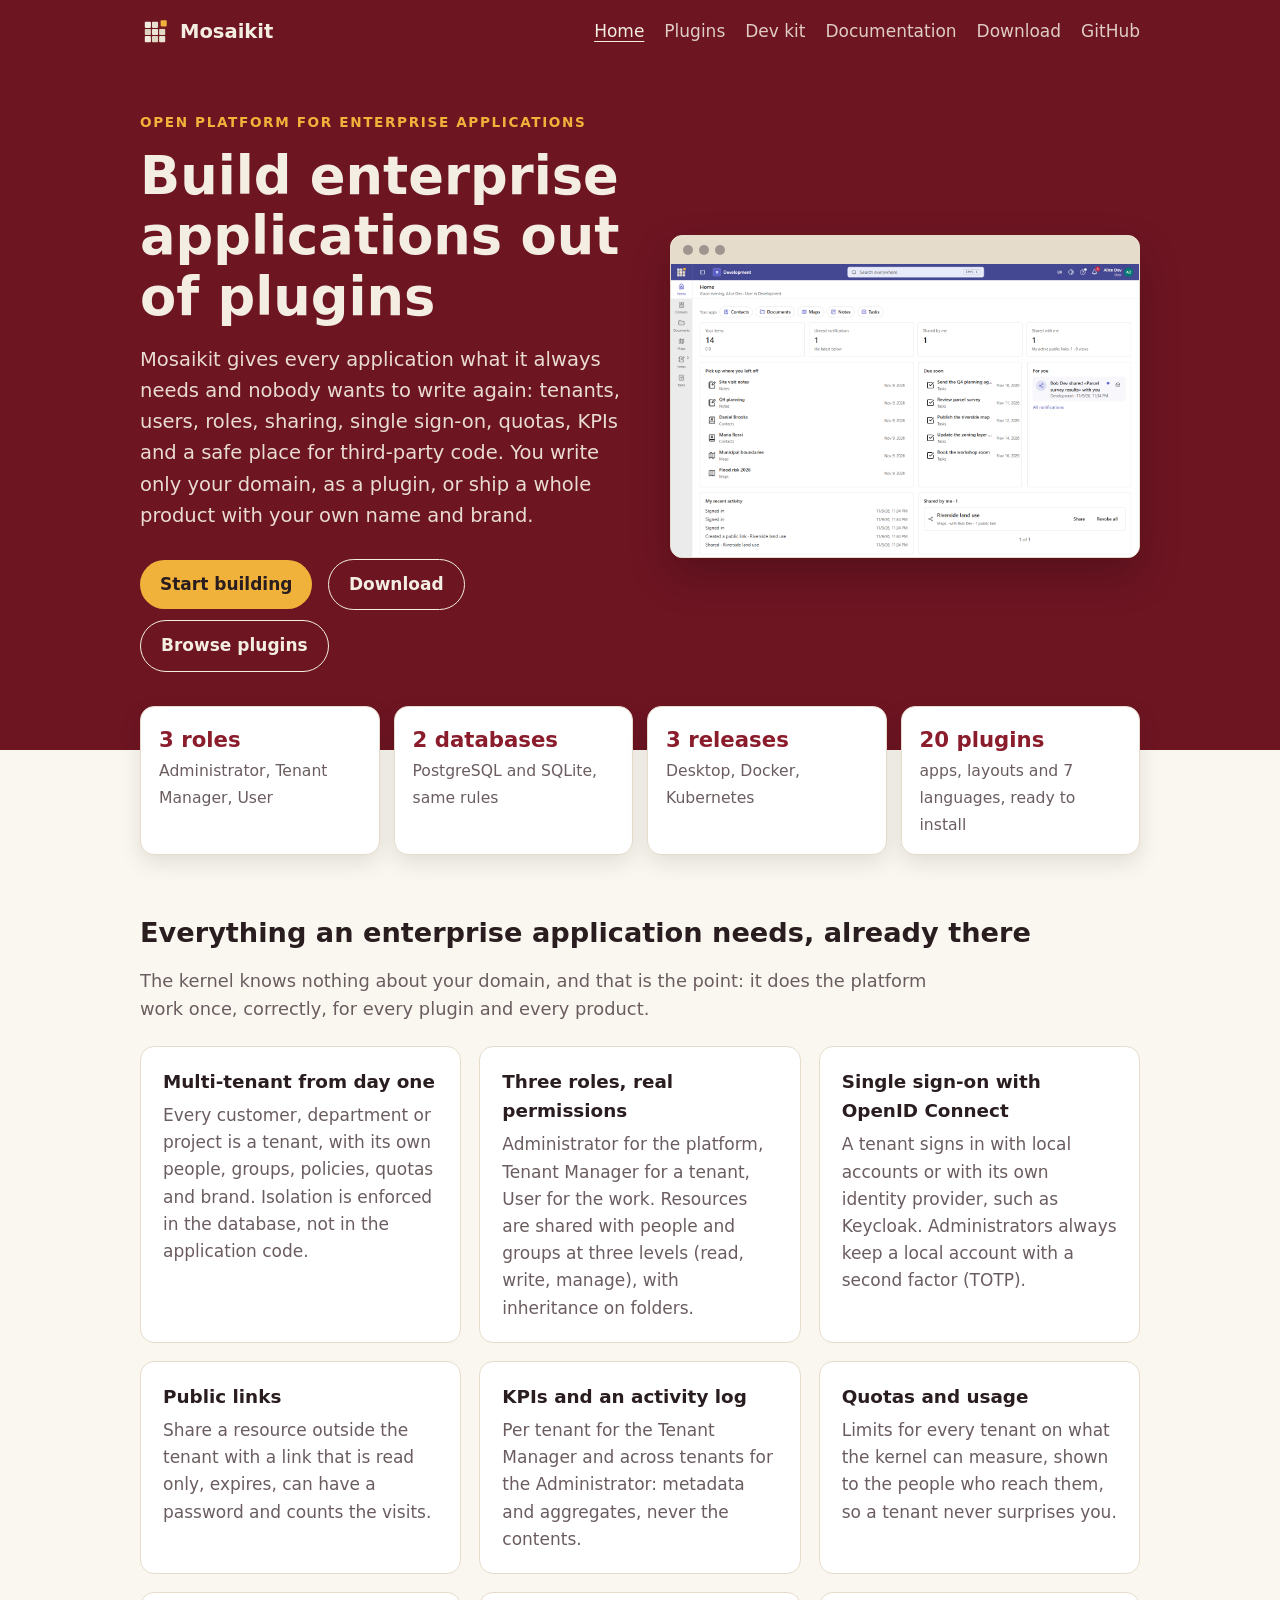
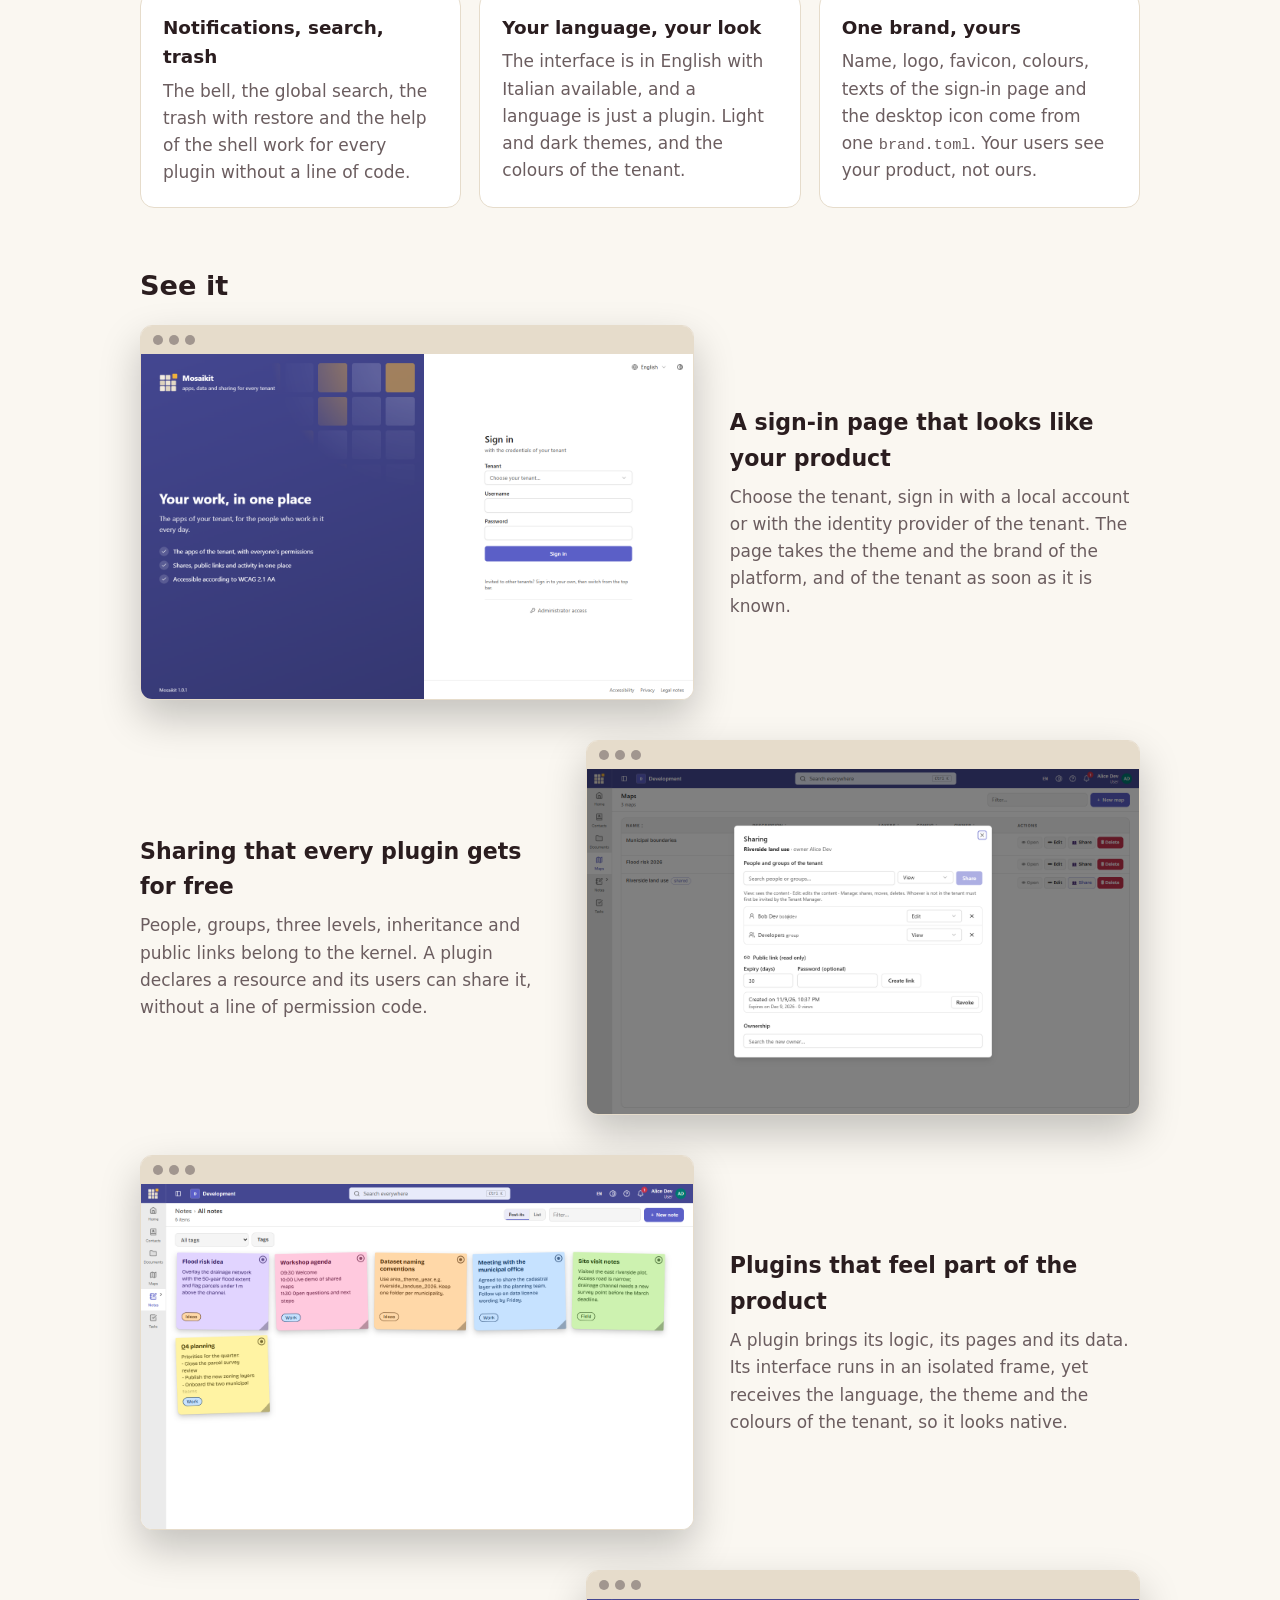
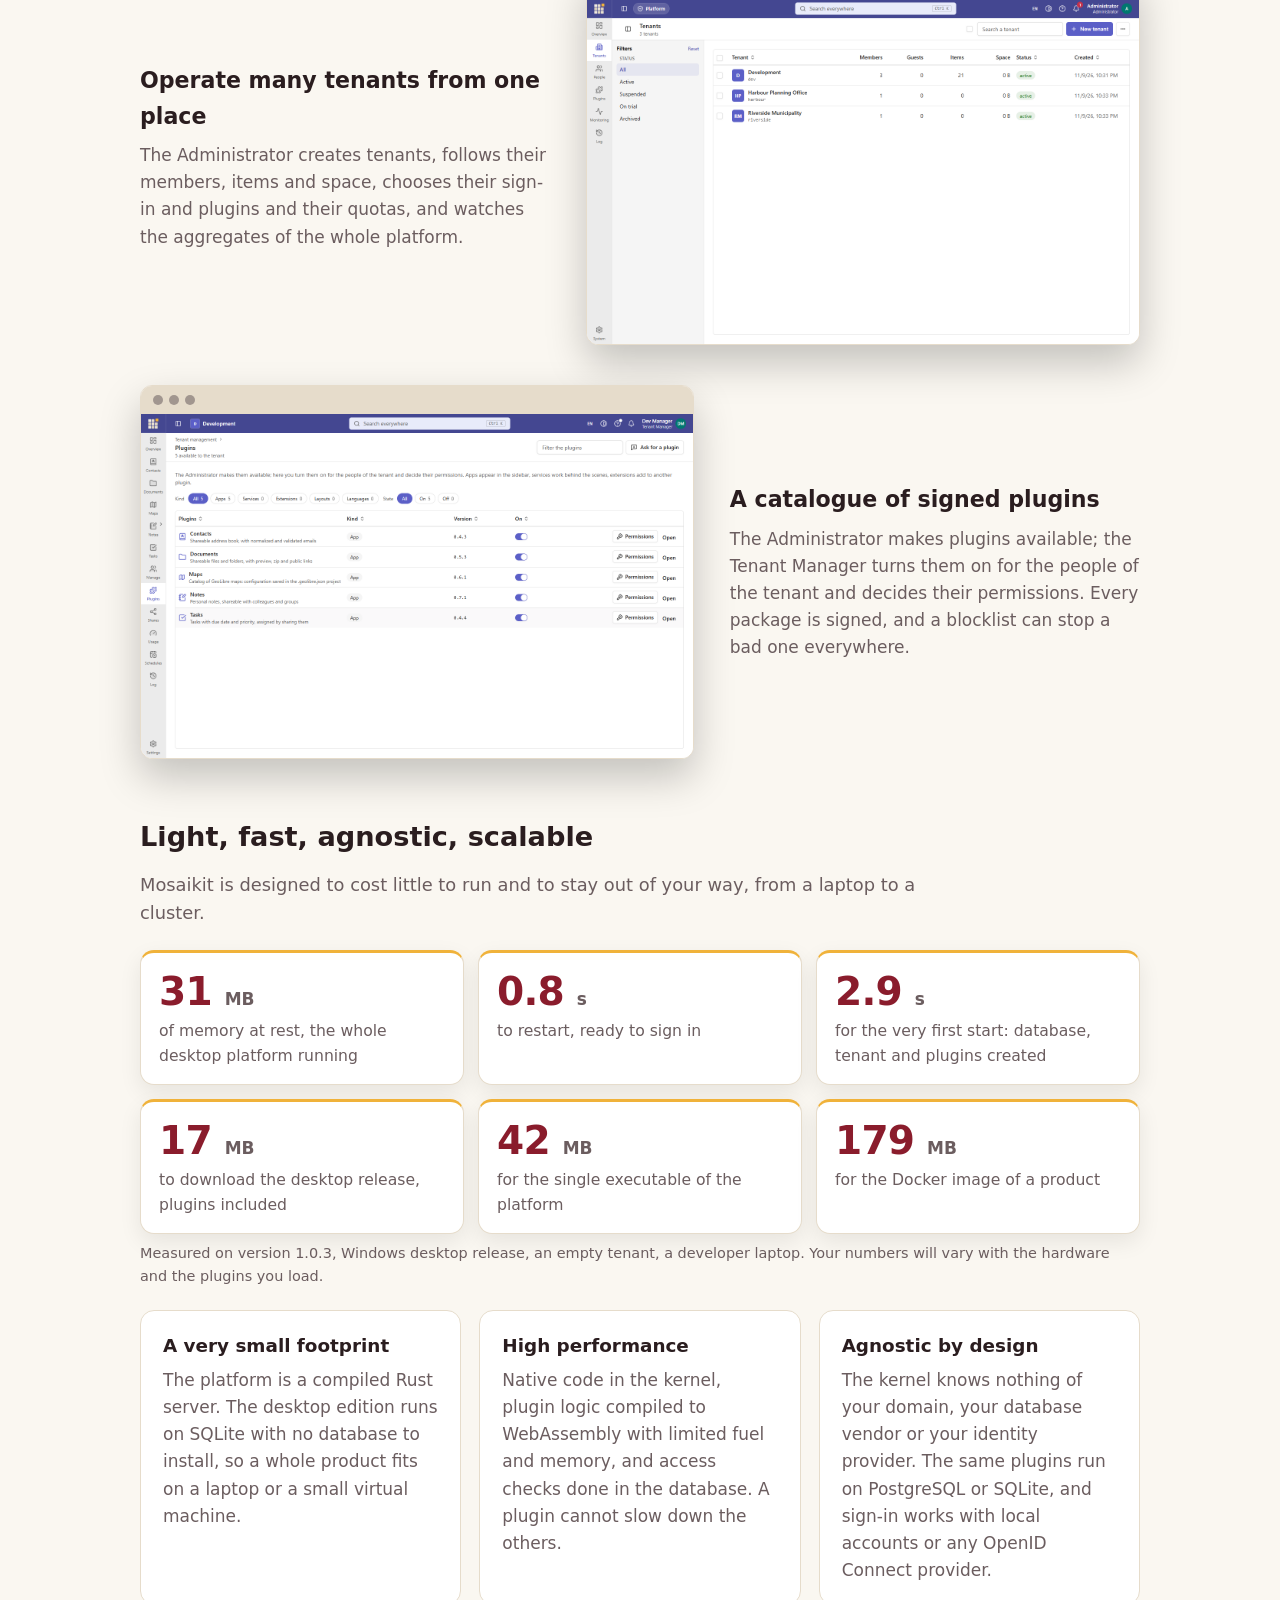
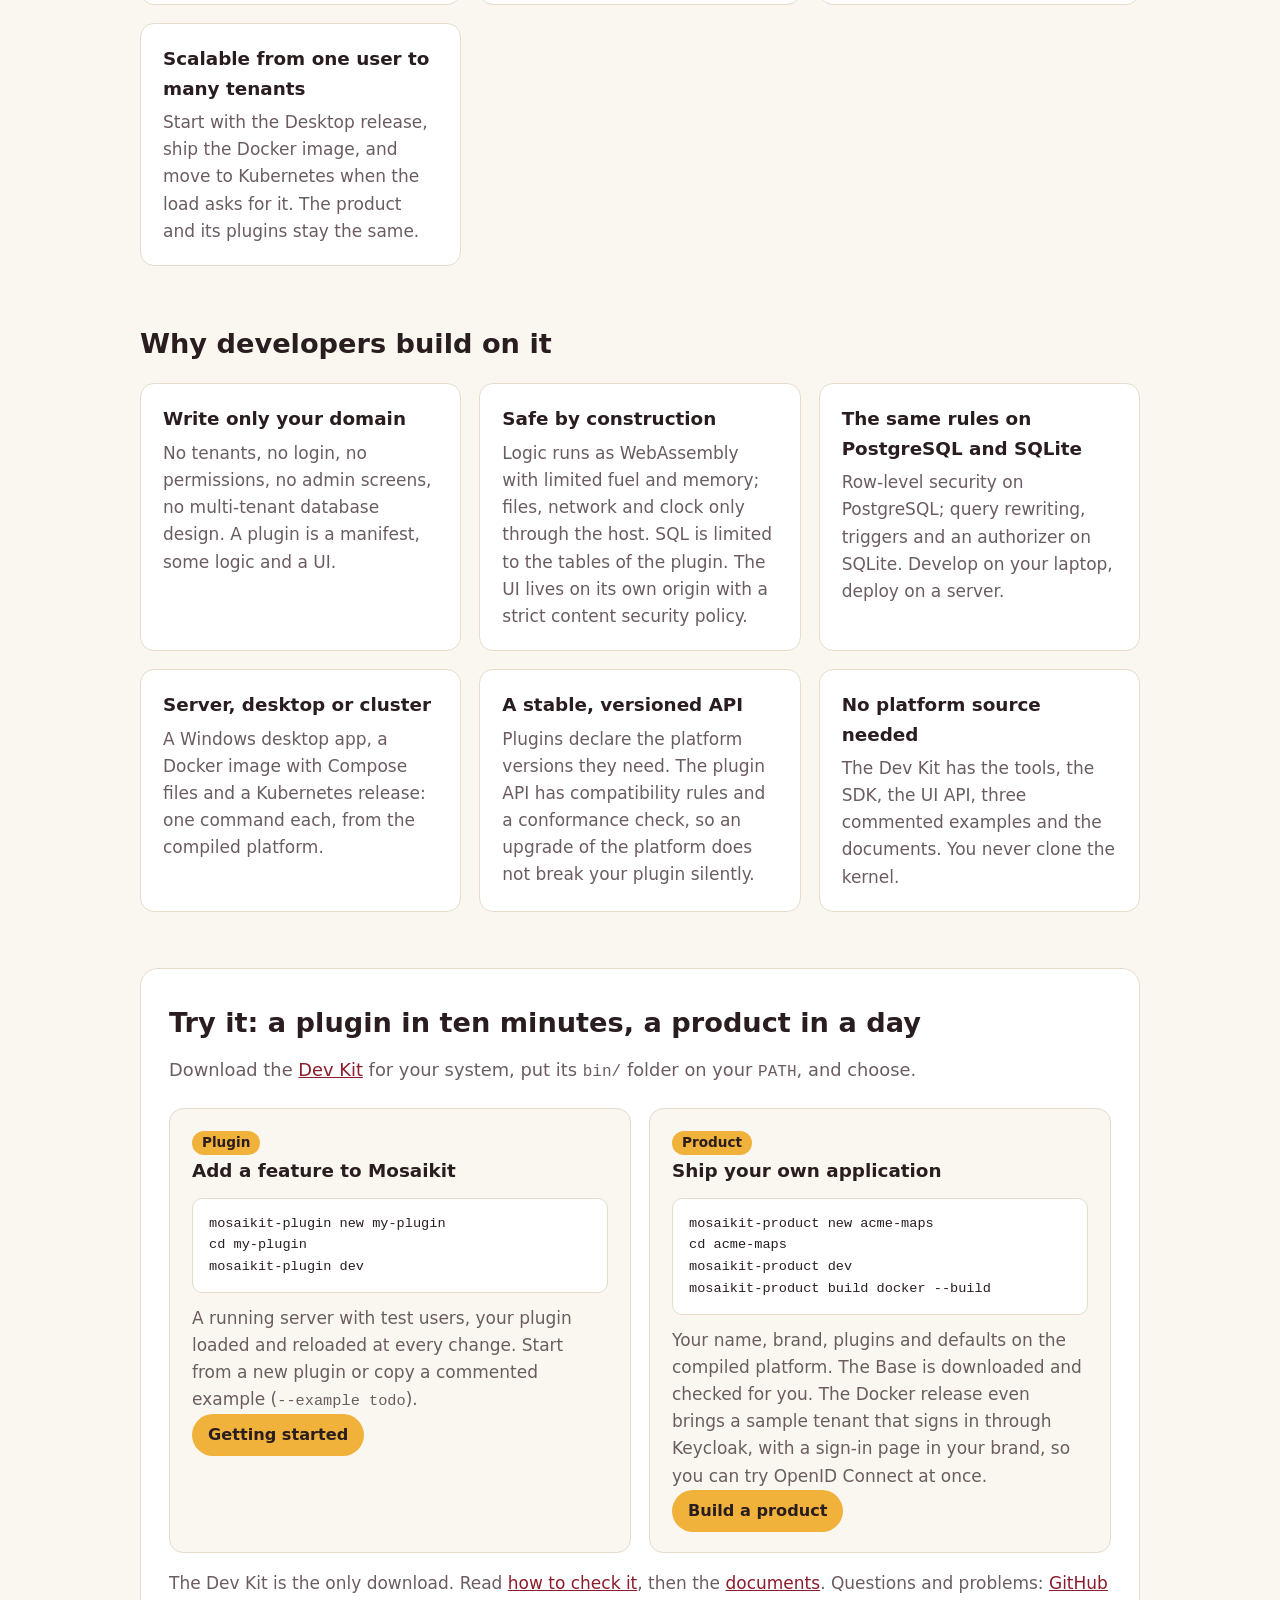
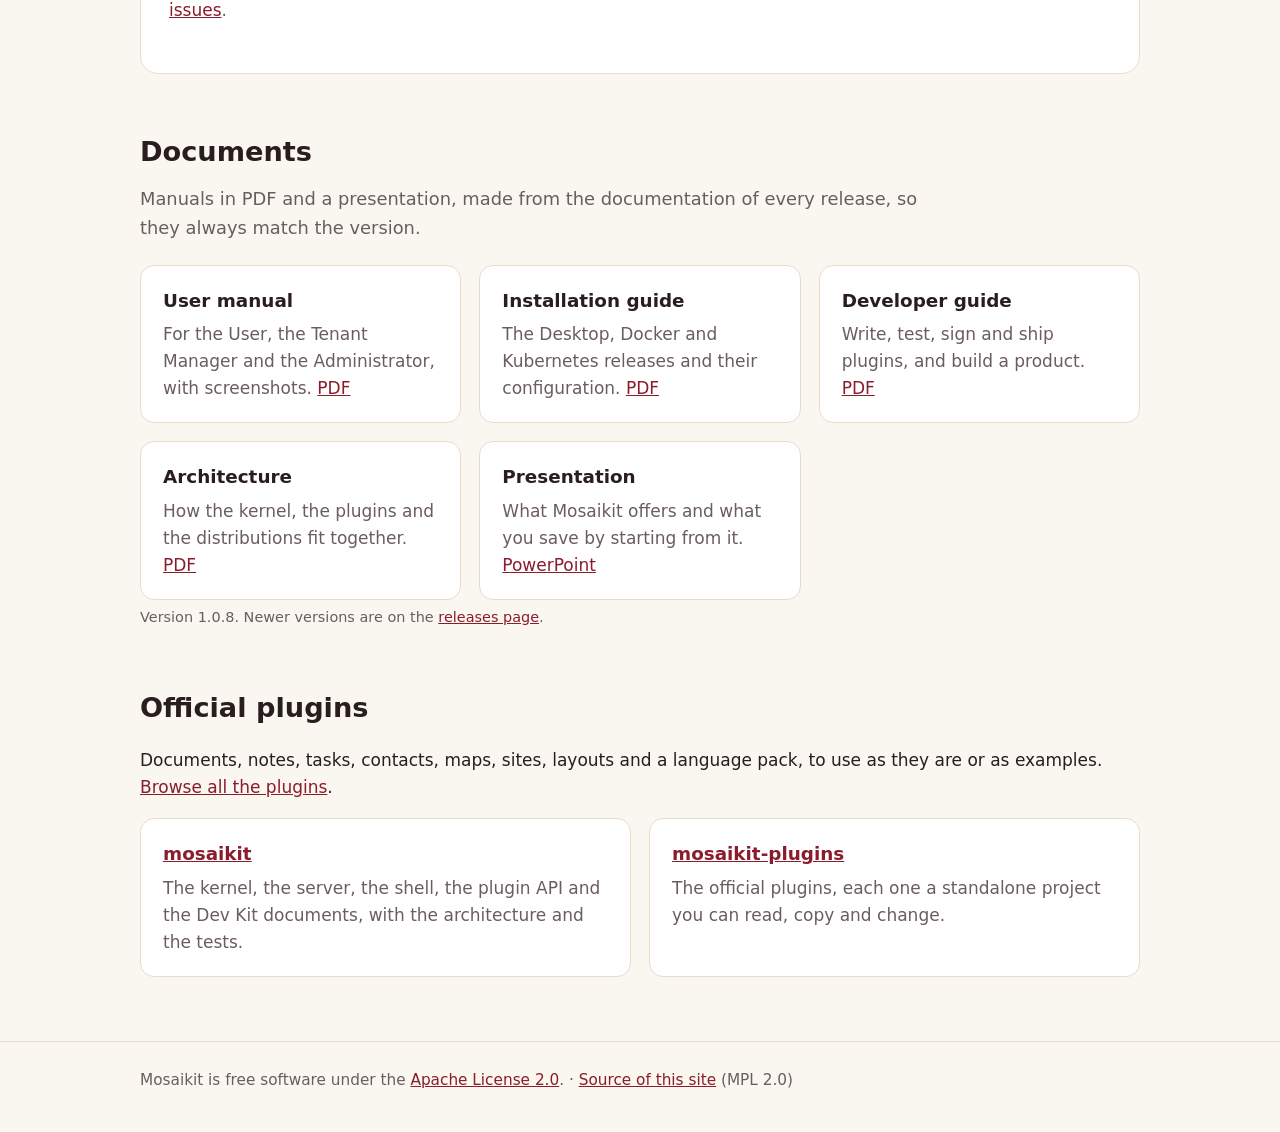
==== index.html @ c70df046 "Plugins page: the language plugins show the flag of the language; home counts 20 plugins Co-Authored" ====
<!doctype html>
<!-- SPDX-FileCopyrightText: 2026 Massimo Antonini -->
<!-- SPDX-License-Identifier: MPL-2.0 -->
<html lang="en">
<head>
<meta charset="utf-8">
<meta name="viewport" content="width=device-width, initial-scale=1">
<title>Mosaikit · Build enterprise applications out of plugins</title>
<meta name="description" content="Build enterprise applications and plugins on a multi-tenant platform: tenants, roles, sharing, single sign-on, KPIs and a sandbox for plugin code, on PostgreSQL or SQLite, on the desktop or in Docker.">
<link rel="icon" href="/assets/mosaikit.svg" type="image/svg+xml">
<link rel="stylesheet" href="/assets/site.css">
</head>
<body>
<header class="top"><div class="wrap">
  <a class="brand" href="/"><img src="/assets/mosaikit.svg" alt="">Mosaikit</a>
  <nav class="main">
    <a href="/" aria-current="page">Home</a>
    <a href="/plugins/">Plugins</a>
    <a href="/devkit/">Dev kit</a>
    <a href="https://github.com/mosaikit/mosaikit/blob/main/docs/architecture.md">Documentation</a>
    <a href="https://github.com/mosaikit/mosaikit/releases">Download</a>
    <a href="https://github.com/mosaikit">GitHub</a>
  </nav>
</div></header>
<div class="hero"><div class="wrap hero-grid">
  <div>
    <p class="eyebrow">Open platform for enterprise applications</p>
    <h1>Build enterprise applications out of plugins</h1>
    <p>Mosaikit gives every application what it always needs and nobody wants to write again: tenants, users, roles,
      sharing, single sign-on, quotas, KPIs and a safe place for third-party code. You write only your domain,
      as a plugin, or ship a whole product with your own name and brand.</p>
    <a class="button primary" href="#start">Start building</a>
    <a class="button ghost" href="https://github.com/mosaikit/mosaikit/releases">Download</a>
    <a class="button ghost" href="/plugins/">Browse plugins</a>
  </div>
  <figure class="shot hero-shot"><div class="bar"><i></i><i></i><i></i></div>
    <img src="/assets/shots/02-home.png" width="1440" height="900" alt="The home page of a tenant in Mosaikit, with the apps of the tenant"></figure>
</div></div>
<main><div class="wrap">
  <ul class="stats">
    <li><strong>3 roles</strong><span>Administrator, Tenant Manager, User</span></li>
    <li><strong>2 databases</strong><span>PostgreSQL and SQLite, same rules</span></li>
    <li><strong>3 releases</strong><span>Desktop, Docker, Kubernetes</span></li>
    <li><strong>20 plugins</strong><span>apps, layouts and 7 languages, ready to install</span></li>
  </ul>

  <section>
    <h2>Everything an enterprise application needs, already there</h2>
    <p class="lead">The kernel knows nothing about your domain, and that is the point: it does the platform work once, correctly, for every plugin and every product.</p>
    <div class="grid">
      <div class="card"><h3>Multi-tenant from day one</h3><p>Every customer, department or project is a tenant, with its own people, groups, policies, quotas and brand. Isolation is enforced in the database, not in the application code.</p></div>
      <div class="card"><h3>Three roles, real permissions</h3><p>Administrator for the platform, Tenant Manager for a tenant, User for the work. Resources are shared with people and groups at three levels (read, write, manage), with inheritance on folders.</p></div>
      <div class="card"><h3>Single sign-on with OpenID Connect</h3><p>A tenant signs in with local accounts or with its own identity provider, such as Keycloak. Administrators always keep a local account with a second factor (TOTP).</p></div>
      <div class="card"><h3>Public links</h3><p>Share a resource outside the tenant with a link that is read only, expires, can have a password and counts the visits.</p></div>
      <div class="card"><h3>KPIs and an activity log</h3><p>Per tenant for the Tenant Manager and across tenants for the Administrator: metadata and aggregates, never the contents.</p></div>
      <div class="card"><h3>Quotas and usage</h3><p>Limits for every tenant on what the kernel can measure, shown to the people who reach them, so a tenant never surprises you.</p></div>
      <div class="card"><h3>Notifications, search, trash</h3><p>The bell, the global search, the trash with restore and the help of the shell work for every plugin without a line of code.</p></div>
      <div class="card"><h3>Your language, your look</h3><p>The interface is in English with Italian available, and a language is just a plugin. Light and dark themes, and the colours of the tenant.</p></div>
      <div class="card"><h3>One brand, yours</h3><p>Name, logo, favicon, colours, texts of the sign-in page and the desktop icon come from one <code>brand.toml</code>. Your users see your product, not ours.</p></div>
    </div>
  </section>

  <section class="tour">
    <h2>See it</h2>
    <div class="split">
      <figure class="shot"><div class="bar"><i></i><i></i><i></i></div><img loading="lazy" src="/assets/shots/01-signin.png" width="1440" height="900" alt="The sign-in page of Mosaikit"></figure>
      <div><h3>A sign-in page that looks like your product</h3><p>Choose the tenant, sign in with a local account or with the identity provider of the tenant. The page takes the theme and the brand of the platform, and of the tenant as soon as it is known.</p></div>
    </div>
    <div class="split flip">
      <figure class="shot"><div class="bar"><i></i><i></i><i></i></div><img loading="lazy" src="/assets/shots/06-sharing.png" width="1440" height="900" alt="Sharing an item with people, groups and a public link"></figure>
      <div><h3>Sharing that every plugin gets for free</h3><p>People, groups, three levels, inheritance and public links belong to the kernel. A plugin declares a resource and its users can share it, without a line of permission code.</p></div>
    </div>
    <div class="split">
      <figure class="shot"><div class="bar"><i></i><i></i><i></i></div><img loading="lazy" src="/assets/shots/03-notes.png" width="1440" height="900" alt="The Notes plugin with a list of notes"></figure>
      <div><h3>Plugins that feel part of the product</h3><p>A plugin brings its logic, its pages and its data. Its interface runs in an isolated frame, yet receives the language, the theme and the colours of the tenant, so it looks native.</p></div>
    </div>
    <div class="split flip">
      <figure class="shot"><div class="bar"><i></i><i></i><i></i></div><img loading="lazy" src="/assets/shots/07-admin.png" width="1440" height="900" alt="The Administrator manages the tenants of the platform"></figure>
      <div><h3>Operate many tenants from one place</h3><p>The Administrator creates tenants, follows their members, items and space, chooses their sign-in and plugins and their quotas, and watches the aggregates of the whole platform.</p></div>
    </div>
    <div class="split">
      <figure class="shot"><div class="bar"><i></i><i></i><i></i></div><img loading="lazy" src="/assets/shots/08-plugins.png" width="1440" height="900" alt="The catalogue of plugins of a tenant"></figure>
      <div><h3>A catalogue of signed plugins</h3><p>The Administrator makes plugins available; the Tenant Manager turns them on for the people of the tenant and decides their permissions. Every package is signed, and a blocklist can stop a bad one everywhere.</p></div>
    </div>
  </section>

  <section>
    <h2>Light, fast, agnostic, scalable</h2>
    <p class="lead">Mosaikit is designed to cost little to run and to stay out of your way, from a laptop to a cluster.</p>
    <ul class="kpis">
      <li><strong>31 <small>MB</small></strong><span>of memory at rest, the whole desktop platform running</span></li>
      <li><strong>0.8 <small>s</small></strong><span>to restart, ready to sign in</span></li>
      <li><strong>2.9 <small>s</small></strong><span>for the very first start: database, tenant and plugins created</span></li>
      <li><strong>17 <small>MB</small></strong><span>to download the desktop release, plugins included</span></li>
      <li><strong>42 <small>MB</small></strong><span>for the single executable of the platform</span></li>
      <li><strong>179 <small>MB</small></strong><span>for the Docker image of a product</span></li>
    </ul>
    <p class="fine">Measured on version 1.0.3, Windows desktop release, an empty tenant, a developer laptop. Your numbers will vary with the hardware and the plugins you load.</p>
    <div class="grid two">
      <div class="card"><h3>A very small footprint</h3><p>The platform is a compiled Rust server. The desktop edition runs on SQLite with no database to install, so a whole product fits on a laptop or a small virtual machine.</p></div>
      <div class="card"><h3>High performance</h3><p>Native code in the kernel, plugin logic compiled to WebAssembly with limited fuel and memory, and access checks done in the database. A plugin cannot slow down the others.</p></div>
      <div class="card"><h3>Agnostic by design</h3><p>The kernel knows nothing of your domain, your database vendor or your identity provider. The same plugins run on PostgreSQL or SQLite, and sign-in works with local accounts or any OpenID Connect provider.</p></div>
      <div class="card"><h3>Scalable from one user to many tenants</h3><p>Start with the Desktop release, ship the Docker image, and move to Kubernetes when the load asks for it. The product and its plugins stay the same.</p></div>
    </div>
  </section>

  <section>
    <h2>Why developers build on it</h2>
    <div class="grid">
      <div class="card"><h3>Write only your domain</h3><p>No tenants, no login, no permissions, no admin screens, no multi-tenant database design. A plugin is a manifest, some logic and a UI.</p></div>
      <div class="card"><h3>Safe by construction</h3><p>Logic runs as WebAssembly with limited fuel and memory; files, network and clock only through the host. SQL is limited to the tables of the plugin. The UI lives on its own origin with a strict content security policy.</p></div>
      <div class="card"><h3>The same rules on PostgreSQL and SQLite</h3><p>Row-level security on PostgreSQL; query rewriting, triggers and an authorizer on SQLite. Develop on your laptop, deploy on a server.</p></div>
      <div class="card"><h3>Server, desktop or cluster</h3><p>A Windows desktop app, a Docker image with Compose files and a Kubernetes release: one command each, from the compiled platform.</p></div>
      <div class="card"><h3>A stable, versioned API</h3><p>Plugins declare the platform versions they need. The plugin API has compatibility rules and a conformance check, so an upgrade of the platform does not break your plugin silently.</p></div>
      <div class="card"><h3>No platform source needed</h3><p>The Dev Kit has the tools, the SDK, the UI API, three commented examples and the documents. You never clone the kernel.</p></div>
    </div>
  </section>

  <section id="start" class="start">
    <h2>Try it: a plugin in ten minutes, a product in a day</h2>
    <p class="lead">Download the <a href="https://github.com/mosaikit/mosaikit/releases">Dev Kit</a> for your system, put its <code>bin/</code> folder on your <code>PATH</code>, and choose.</p>
    <div class="grid two">
      <div class="card path"><span class="badge">Plugin</span><h3>Add a feature to Mosaikit</h3>
<pre>mosaikit-plugin new my-plugin
cd my-plugin
mosaikit-plugin dev</pre>
        <p>A running server with test users, your plugin loaded and reloaded at every change. Start from a new plugin or copy a commented example (<code>--example todo</code>).</p>
        <p><a class="button primary small" href="https://github.com/mosaikit/mosaikit/blob/main/docs/devkit/getting-started.md">Getting started</a></p></div>
      <div class="card path"><span class="badge">Product</span><h3>Ship your own application</h3>
<pre>mosaikit-product new acme-maps
cd acme-maps
mosaikit-product dev
mosaikit-product build docker --build</pre>
        <p>Your name, brand, plugins and defaults on the compiled platform. The Base is downloaded and checked for you. The Docker release even brings a sample tenant that signs in through Keycloak, with a sign-in page in your brand, so you can try OpenID Connect at once.</p>
        <p><a class="button primary small" href="https://github.com/mosaikit/mosaikit/blob/main/docs/devkit/reference-product.md">Build a product</a></p></div>
    </div>
    <p class="notice">The Dev Kit is the only download. Read <a href="/devkit/">how to check it</a>, then the <a href="https://github.com/mosaikit/mosaikit/blob/main/docs/devkit/README.md">documents</a>. Questions and problems: <a href="https://github.com/mosaikit/mosaikit/issues">GitHub issues</a>.</p>
  </section>

  <section id="documents">
    <h2>Documents</h2>
    <p class="lead">Manuals in PDF and a presentation, made from the documentation of every release, so they always match the version.</p>
    <div class="grid">
      <div class="card"><h3>User manual</h3><p>For the User, the Tenant Manager and the Administrator, with screenshots. <a href="https://github.com/mosaikit/mosaikit/releases/download/v1.0.8/mosaikit-user-manual-1.0.8-en.pdf">PDF</a></p></div>
      <div class="card"><h3>Installation guide</h3><p>The Desktop, Docker and Kubernetes releases and their configuration. <a href="https://github.com/mosaikit/mosaikit/releases/download/v1.0.8/mosaikit-installation-guide-1.0.8-en.pdf">PDF</a></p></div>
      <div class="card"><h3>Developer guide</h3><p>Write, test, sign and ship plugins, and build a product. <a href="https://github.com/mosaikit/mosaikit/releases/download/v1.0.8/mosaikit-developer-guide-1.0.8-en.pdf">PDF</a></p></div>
      <div class="card"><h3>Architecture</h3><p>How the kernel, the plugins and the distributions fit together. <a href="https://github.com/mosaikit/mosaikit/releases/download/v1.0.8/mosaikit-architecture-1.0.8-en.pdf">PDF</a></p></div>
      <div class="card"><h3>Presentation</h3><p>What Mosaikit offers and what you save by starting from it. <a href="https://github.com/mosaikit/mosaikit/releases/download/v1.0.8/mosaikit-presentation-1.0.8-en.pptx">PowerPoint</a></p></div>
    </div>
    <p class="fine">Version 1.0.8. Newer versions are on the <a href="https://github.com/mosaikit/mosaikit/releases">releases page</a>.</p>
  </section>

  <section>
    <h2>Official plugins</h2>
    <p>Documents, notes, tasks, contacts, maps, sites, layouts and a language pack, to use as they are or as examples. <a href="/plugins/">Browse all the plugins</a>.</p>
    <div class="grid">
      <div class="card"><h3><a href="https://github.com/mosaikit/mosaikit">mosaikit</a></h3><p>The kernel, the server, the shell, the plugin API and the Dev Kit documents, with the architecture and the tests.</p></div>
      <div class="card"><h3><a href="https://github.com/mosaikit/mosaikit-plugins">mosaikit-plugins</a></h3><p>The official plugins, each one a standalone project you can read, copy and change.</p></div>
    </div>
  </section>
</div></main>
<footer><div class="wrap">Mosaikit is free software under the <a href="https://www.apache.org/licenses/LICENSE-2.0">Apache License 2.0</a>. · <a href="https://github.com/mosaikit/mosaikit.github.io">Source of this site</a> (MPL 2.0)</div></footer>
</body>
</html>
---- assets/site.css ----
/* SPDX-FileCopyrightText: 2026 Massimo Antonini */
/* SPDX-License-Identifier: MPL-2.0 */
:root {
  --brand: #6e1522;
  --brand-ink: #f3ede2;
  --accent: #f0b23a;
  --bg: #faf7f1;
  --surface: #ffffff;
  --text: #2a1d1f;
  --muted: #6b5d5f;
  --line: #e6dccb;
  --link: #8a1c2c;
  --radius: 14px;
  color-scheme: light dark;
}
@media (prefers-color-scheme: dark) {
  :root {
    --bg: #1a1214;
    --surface: #241a1c;
    --text: #f1e9e0;
    --muted: #b9aaa6;
    --line: #3a2c2e;
    --link: #f0b23a;
  }
}
* { box-sizing: border-box; }
html { font-size: 17px; }
body {
  margin: 0;
  background: var(--bg);
  color: var(--text);
  font: 1rem/1.6 system-ui, -apple-system, "Segoe UI", Roboto, "Helvetica Neue", sans-serif;
}
a { color: var(--link); }
.wrap { max-width: 1040px; margin: 0 auto; padding: 0 20px; }
header.top { background: var(--brand); color: var(--brand-ink); }
header.top .wrap { display: flex; align-items: center; gap: 12px 24px; min-height: 64px; flex-wrap: wrap; padding-top: 10px; padding-bottom: 10px; }
.brand { display: flex; align-items: center; gap: 10px; color: inherit; text-decoration: none; font-weight: 700; font-size: 1.15rem; }
.brand img { width: 30px; height: 30px; border-radius: 7px; }
nav.main { display: flex; gap: 6px 20px; margin-left: auto; flex-wrap: wrap; }
nav.main a { color: var(--brand-ink); text-decoration: none; opacity: .85; }
nav.main a:hover, nav.main a[aria-current="page"] { opacity: 1; text-decoration: underline; text-underline-offset: 4px; }
.hero { background: var(--brand); color: var(--brand-ink); padding: 48px 0 68px; }
.hero h1 { font-size: clamp(2rem, 5vw, 3.1rem); line-height: 1.15; margin: 0 0 16px; max-width: 16ch; }
.hero p { font-size: 1.15rem; max-width: 60ch; margin: 0 0 28px; opacity: .92; }
.button { display: inline-block; padding: 11px 20px; border-radius: 999px; font-weight: 600; text-decoration: none; margin: 0 10px 10px 0; }
.button.primary { background: var(--accent); color: #2a1d1f; }
.button.ghost { border: 1.5px solid currentColor; color: var(--brand-ink); }
main { padding: 48px 0 64px; }
h2 { font-size: 1.6rem; margin: 0 0 18px; }
.grid { display: grid; grid-template-columns: repeat(auto-fit, minmax(260px, 1fr)); gap: 18px; }
.card { background: var(--surface); border: 1px solid var(--line); border-radius: var(--radius); padding: 20px 22px; }
.card h3 { margin: 0 0 6px; font-size: 1.08rem; }
.card p { margin: 0; color: var(--muted); }
section + section { margin-top: 56px; }
code, pre { font-family: ui-monospace, "Cascadia Code", Consolas, monospace; font-size: .9em; }
pre { background: var(--surface); border: 1px solid var(--line); border-radius: 10px; padding: 14px 16px; overflow-x: auto; }
.plugin .meta { margin: 10px 0 14px; color: var(--muted); font-size: .9rem; }
.plugin .id { font-family: ui-monospace, Consolas, monospace; font-size: .85rem; color: var(--muted); word-break: break-all; }
.plugin .actions a { font-weight: 600; margin-right: 14px; }
.badge { display: inline-block; background: var(--accent); color: #2a1d1f; border-radius: 999px; padding: 1px 10px; font-size: .8rem; font-weight: 600; vertical-align: middle; }
.notice { color: var(--muted); }
input[type="search"] { width: 100%; max-width: 420px; padding: 10px 14px; border-radius: 10px; border: 1px solid var(--line); background: var(--surface); color: var(--text); font: inherit; margin-bottom: 22px; }
footer { border-top: 1px solid var(--line); padding: 26px 0 40px; color: var(--muted); font-size: .9rem; }
.hero-grid { display: grid; grid-template-columns: 1.05fr 1fr; gap: 36px; align-items: center; }
.hero h1 { max-width: 18ch; }
.hero .eyebrow { text-transform: uppercase; letter-spacing: .12em; font-size: .8rem; font-weight: 700; color: var(--accent); margin: 0 0 12px; opacity: 1; }
.shot { margin: 0; border-radius: 12px; overflow: hidden; background: var(--surface); border: 1px solid var(--line); box-shadow: 0 18px 40px rgba(0,0,0,.22); }
.shot img { display: block; width: 100%; height: auto; }
.shot .bar { display: flex; gap: 6px; padding: 9px 12px; background: var(--line); }
.shot .bar i { width: 10px; height: 10px; border-radius: 50%; background: var(--muted); opacity: .55; }
.stats { list-style: none; margin: -92px 0 56px; padding: 0; display: grid; grid-template-columns: repeat(auto-fit, minmax(190px, 1fr)); gap: 14px; position: relative; }
.stats li { background: var(--surface); border: 1px solid var(--line); border-radius: var(--radius); padding: 16px 18px; box-shadow: 0 8px 22px rgba(0,0,0,.10); }
.stats strong { display: block; font-size: 1.25rem; color: var(--link); }
.stats span { color: var(--muted); font-size: .92rem; }
.lead { color: var(--muted); max-width: 70ch; margin: -6px 0 22px; font-size: 1.05rem; }
.split { display: grid; grid-template-columns: 1.35fr 1fr; gap: 36px; align-items: center; }
.split + .split { margin-top: 40px; }
.split.flip { grid-template-columns: 1fr 1.35fr; }
.split.flip .shot { order: 2; }
.split h3 { font-size: 1.3rem; margin: 0 0 8px; }
.split p { color: var(--muted); margin: 0; }
.grid.two { grid-template-columns: repeat(auto-fit, minmax(300px, 1fr)); }
.path pre { margin: 12px 0; font-size: .8em; }
.button.small { padding: 8px 16px; margin: 0; font-size: .95rem; }
.start { background: var(--surface); border: 1px solid var(--line); border-radius: 18px; padding: 32px 28px; }
.start .card { background: var(--bg); }
@media (max-width: 820px) {
  .hero-grid, .split, .split.flip { grid-template-columns: 1fr; }
  .split.flip .shot { order: 0; }
  .stats { margin-top: -72px; }
}

.kpis { list-style: none; margin: 0 0 8px; padding: 0; display: grid; grid-template-columns: repeat(auto-fit, minmax(250px, 1fr)); gap: 14px; }
.kpis li { background: var(--surface); border: 1px solid var(--line); border-top: 3px solid var(--accent); border-radius: var(--radius); padding: 18px 18px 16px; box-shadow: 0 8px 22px rgba(0,0,0,.08); }
.kpis strong { display: block; font-size: 2.3rem; line-height: 1.05; letter-spacing: -.02em; color: var(--link); }
.kpis small { font-size: 1rem; font-weight: 600; color: var(--muted); letter-spacing: 0; }
.kpis span { display: block; margin-top: 6px; color: var(--muted); font-size: .92rem; }
.fine { color: var(--muted); font-size: .85rem; margin: 6px 0 22px; }

.group { margin-top: 32px; }
.plugins { grid-template-columns: repeat(auto-fill, minmax(280px, 1fr)); align-items: start; }
.card.plugin { display: flex; flex-direction: column; min-width: 0; }
.card.plugin .thumb { position: relative; display: block; width: 100%; padding: 0; margin: 0 0 14px; border: 1px solid var(--line); border-radius: 10px; overflow: hidden; background: var(--bg); cursor: zoom-in; aspect-ratio: 16 / 9; }
.card.plugin .thumb img { display: block; width: 100%; height: 100%; object-fit: cover; object-position: top left; transition: transform .25s; }
.card.plugin .thumb:hover img { transform: scale(1.04); }
.card.plugin .thumb:focus-visible { outline: 2px solid var(--link); outline-offset: 2px; }
.card.plugin .count { position: absolute; right: 8px; bottom: 8px; background: rgba(31,36,48,.82); color: #fff; font-size: .75rem; padding: 2px 9px; border-radius: 99px; }
.card.plugin .more { margin-top: 6px; font-size: .9rem; }
.chips { display: flex; flex-wrap: wrap; gap: 6px; margin: 10px 0 0; }
.chip { font-size: .78rem; padding: 2px 9px; border-radius: 99px; border: 1px solid var(--line); color: var(--muted); }
#viewer { width: min(1040px, 94vw); max-height: 94vh; padding: 16px 18px 18px; border: 1px solid var(--line); border-radius: 16px; background: var(--surface); color: inherit; box-shadow: 0 24px 60px rgba(0,0,0,.35); }
#viewer::backdrop { background: rgba(20,22,30,.65); }
#viewer .vhead { display: flex; align-items: center; justify-content: space-between; margin-bottom: 10px; }
#viewer h3 { margin: 0; }
#viewer button { font: inherit; cursor: pointer; }
#viewer .vclose { width: 36px; height: 36px; border-radius: 50%; border: 1px solid var(--line); background: var(--bg); font-size: 1.4rem; line-height: 1; color: inherit; }
#viewer .vstage { position: relative; }
#viewer .vstage img { display: block; width: 100%; height: auto; max-height: 68vh; object-fit: contain; border: 1px solid var(--line); border-radius: 10px; background: #f4f5f7; }
#viewer .vprev, #viewer .vnext { position: absolute; top: 50%; transform: translateY(-50%); width: 40px; height: 40px; border-radius: 50%; border: 1px solid var(--line); background: var(--surface); color: var(--link); font-size: 1.5rem; line-height: 1; box-shadow: 0 2px 10px rgba(0,0,0,.25); }
#viewer .vprev { left: 10px; }
#viewer .vnext { right: 10px; }
#viewer .vcount { margin: 10px 0 0; color: var(--muted); font-size: .9rem; text-align: center; }
#viewer .vthumbs { display: flex; justify-content: center; gap: 10px; margin-top: 12px; }
#viewer .vthumbs button { padding: 0; width: 96px; border: 2px solid var(--line); border-radius: 8px; overflow: hidden; background: none; }
#viewer .vthumbs button[aria-current="true"] { border-color: var(--link); }
#viewer .vthumbs img { display: block; width: 100%; aspect-ratio: 16 / 9; object-fit: cover; object-position: top left; }
#viewer button:focus-visible { outline: 2px solid var(--link); outline-offset: 2px; }
@media (prefers-reduced-motion: reduce) { .card.plugin .thumb img { transition: none; } }

.card.plugin.lang { flex-direction: row; align-items: center; gap: 16px; }
.card.plugin.lang .flag { flex: 0 0 auto; width: 60px; height: 40px; border-radius: 5px; box-shadow: 0 1px 4px rgba(0,0,0,.25); }
.card.plugin.lang h3 { margin: 0 0 2px; }
.card.plugin.lang .native { font-size: 1.05rem; font-weight: 600; color: var(--link); margin: 0 0 4px; }
.plugins.langs { grid-template-columns: repeat(auto-fill, minmax(300px, 1fr)); }
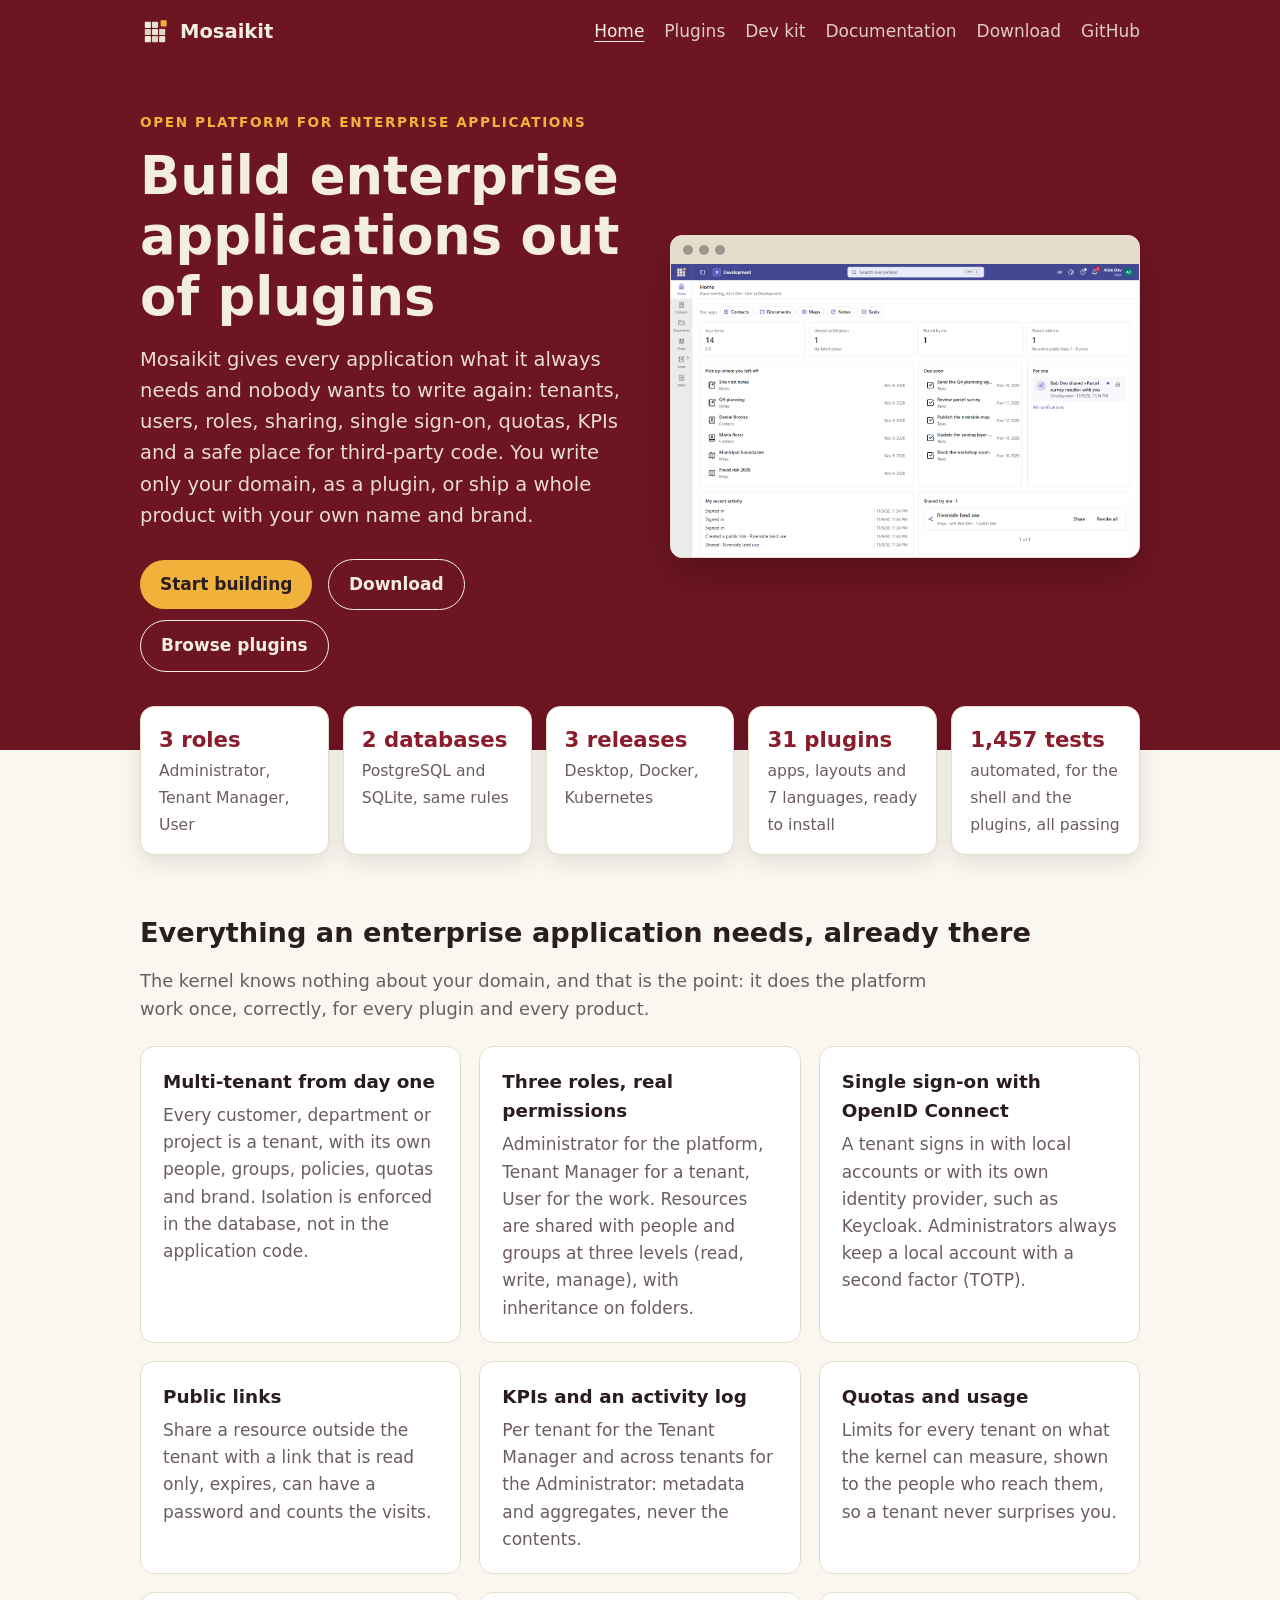
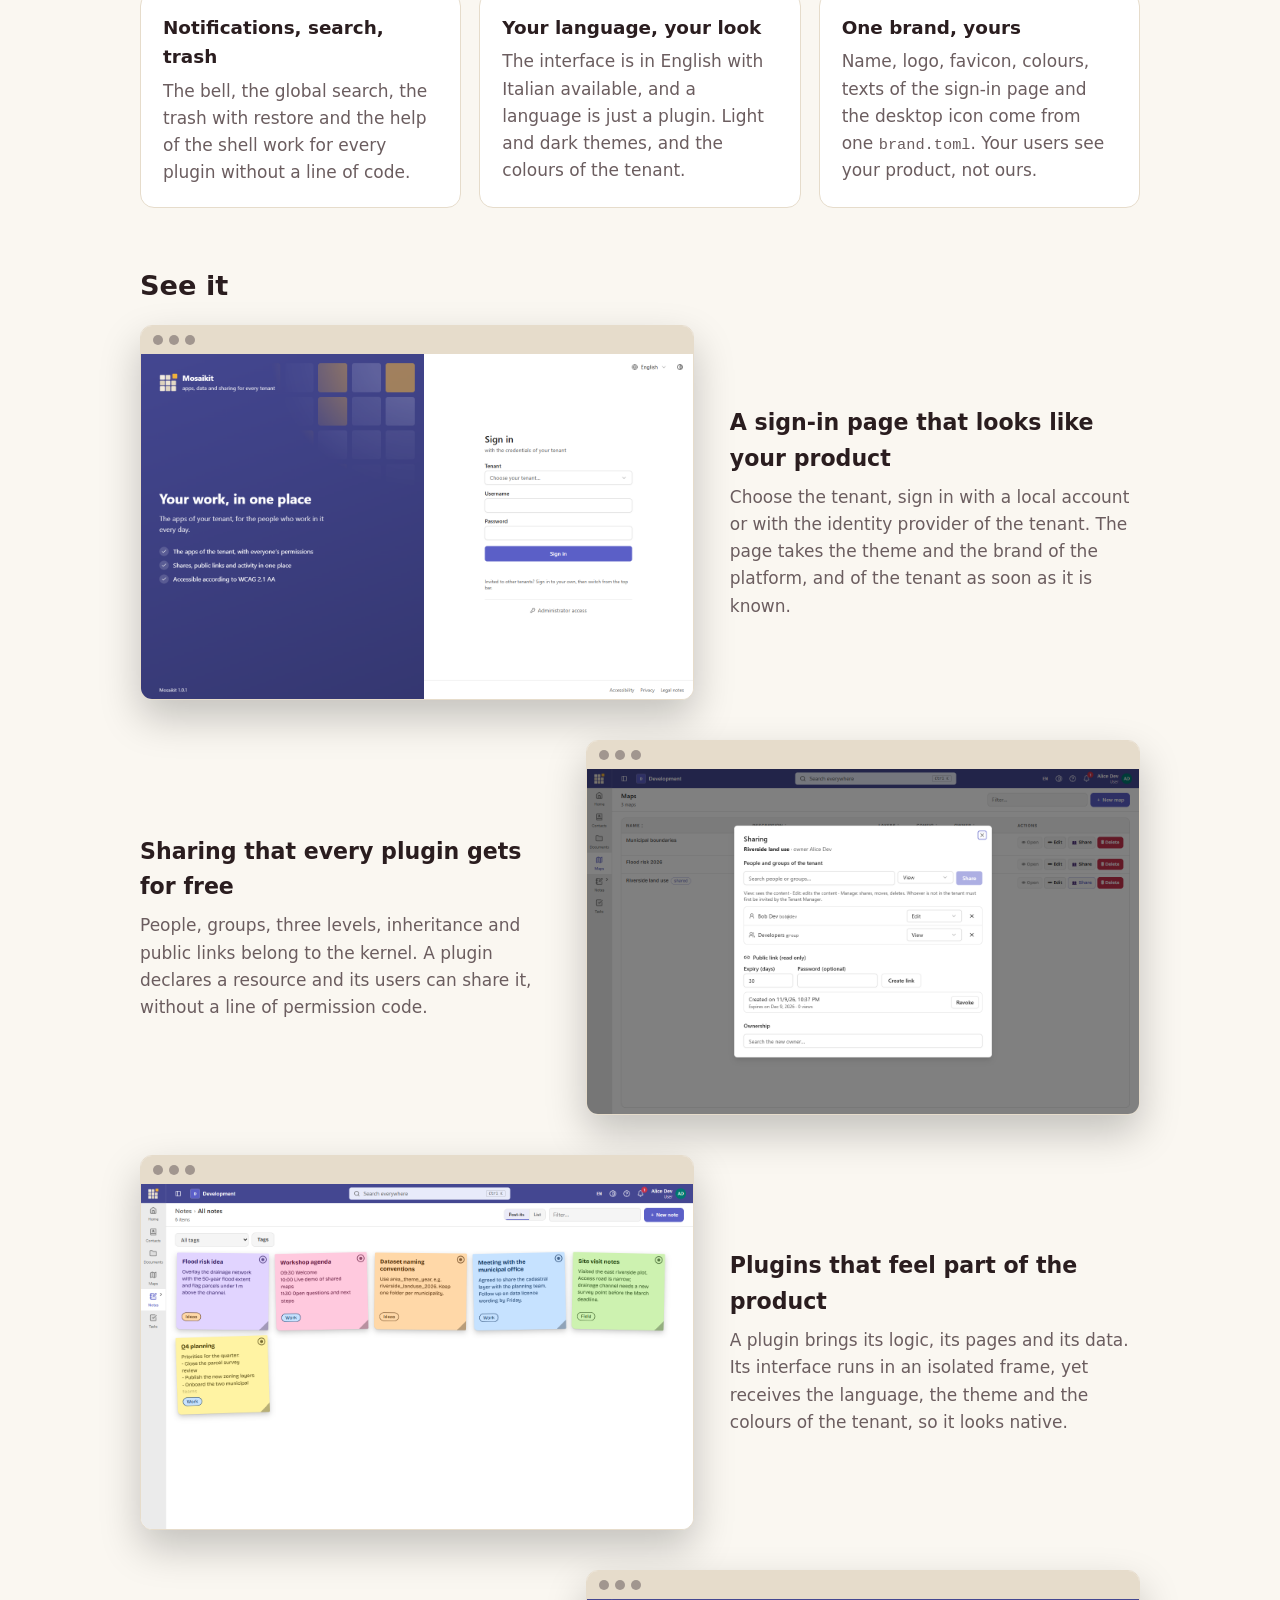
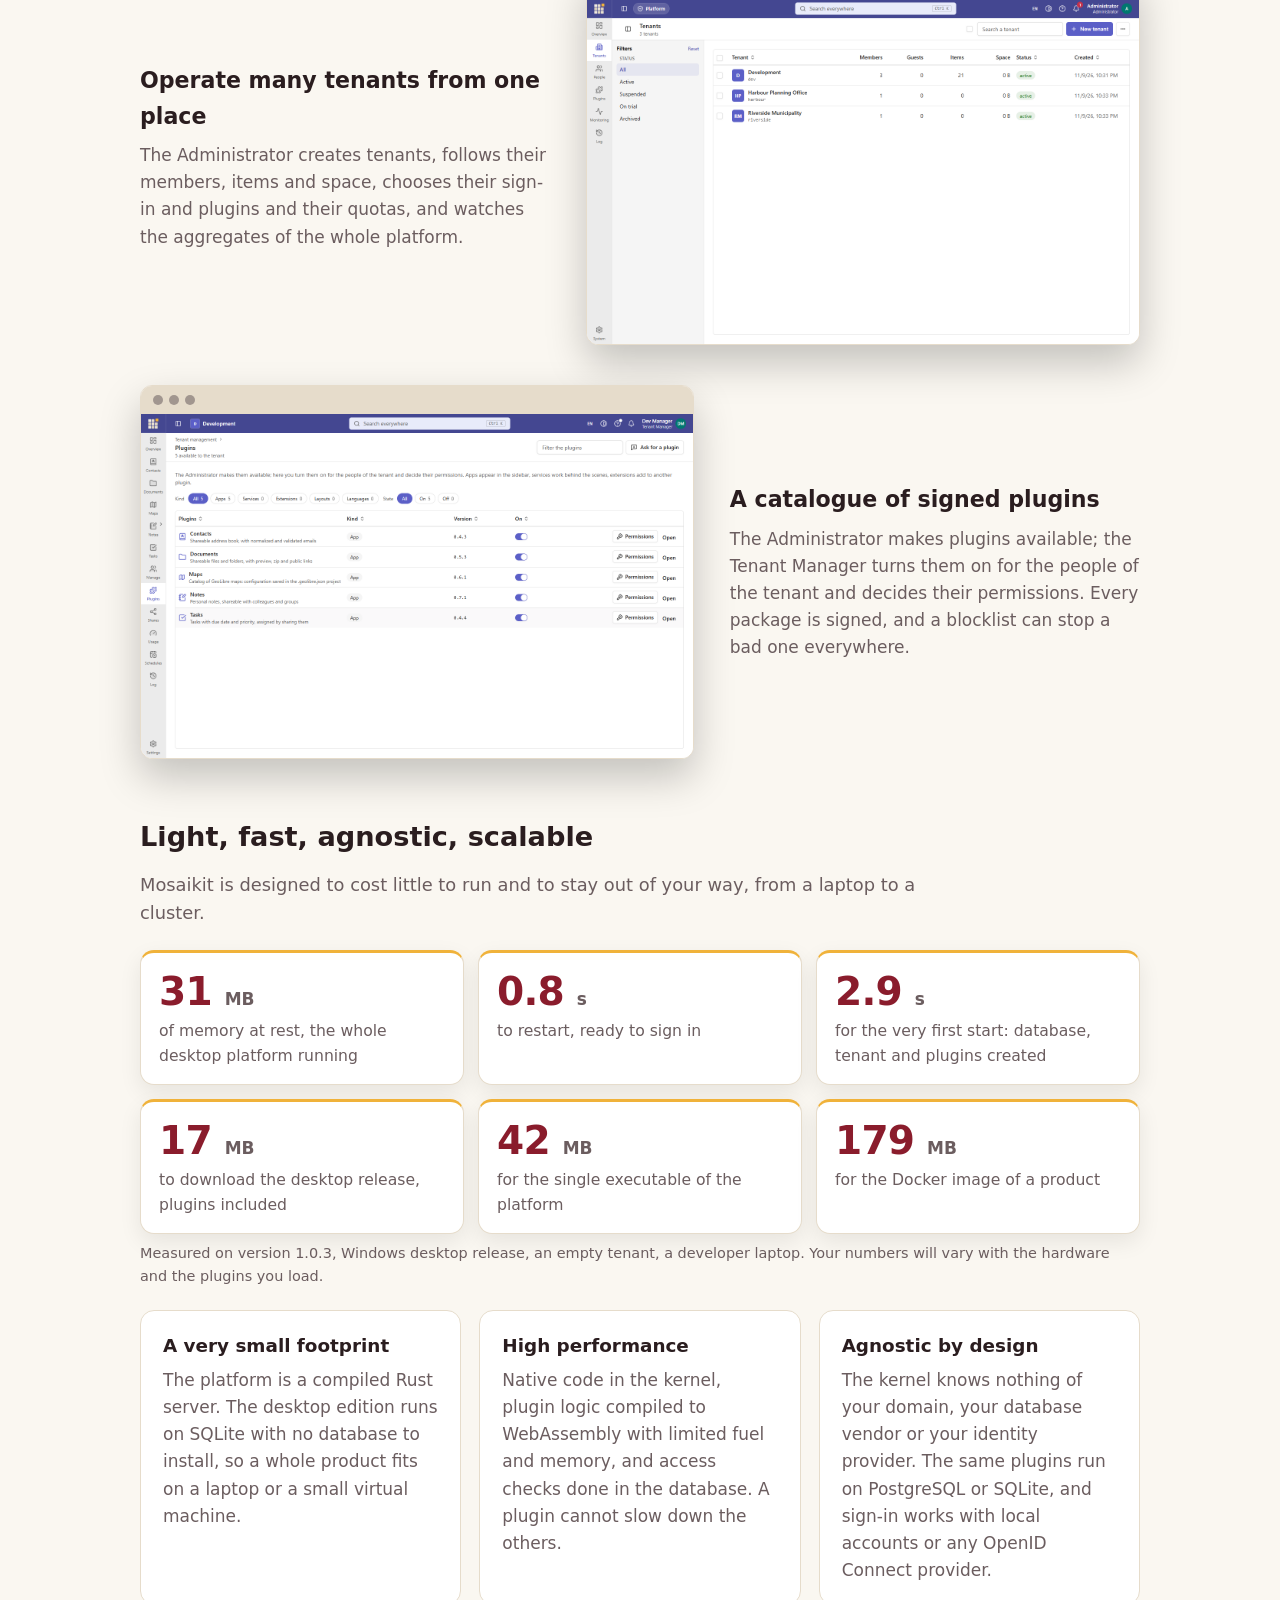
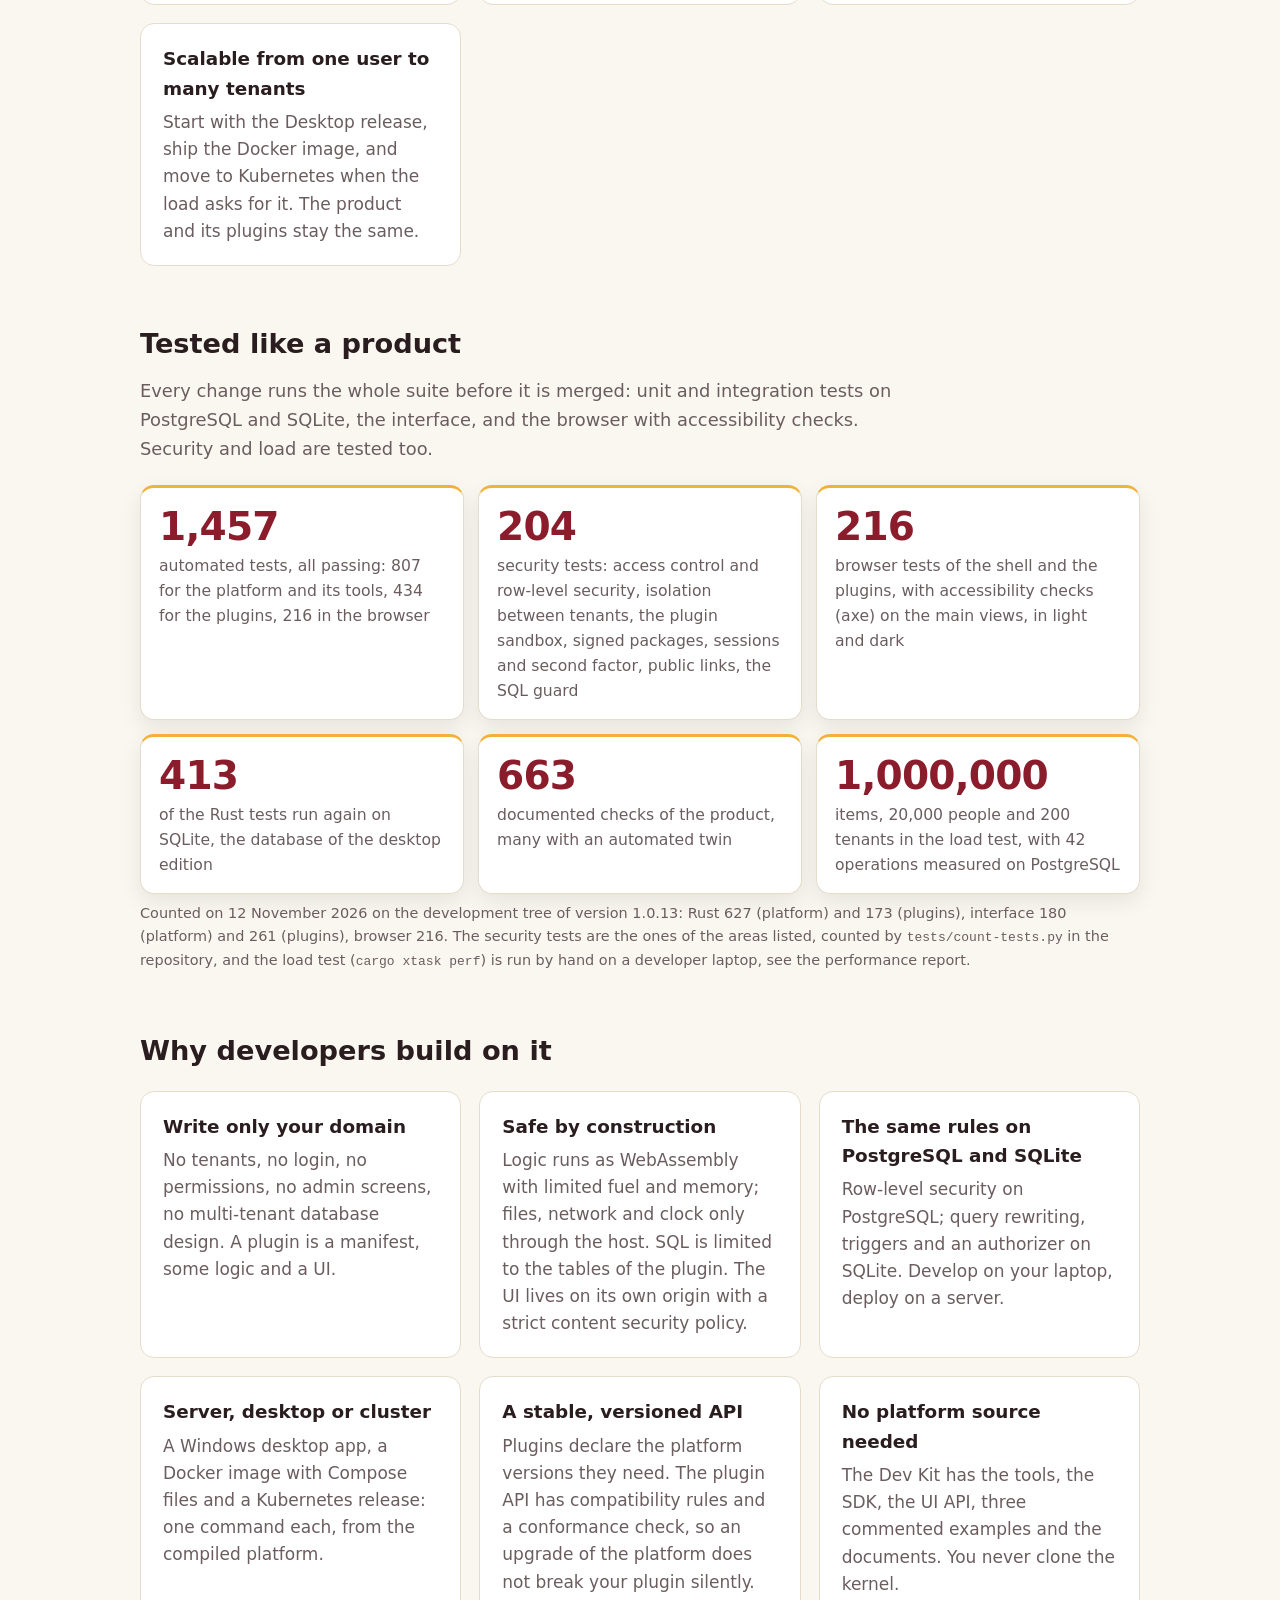
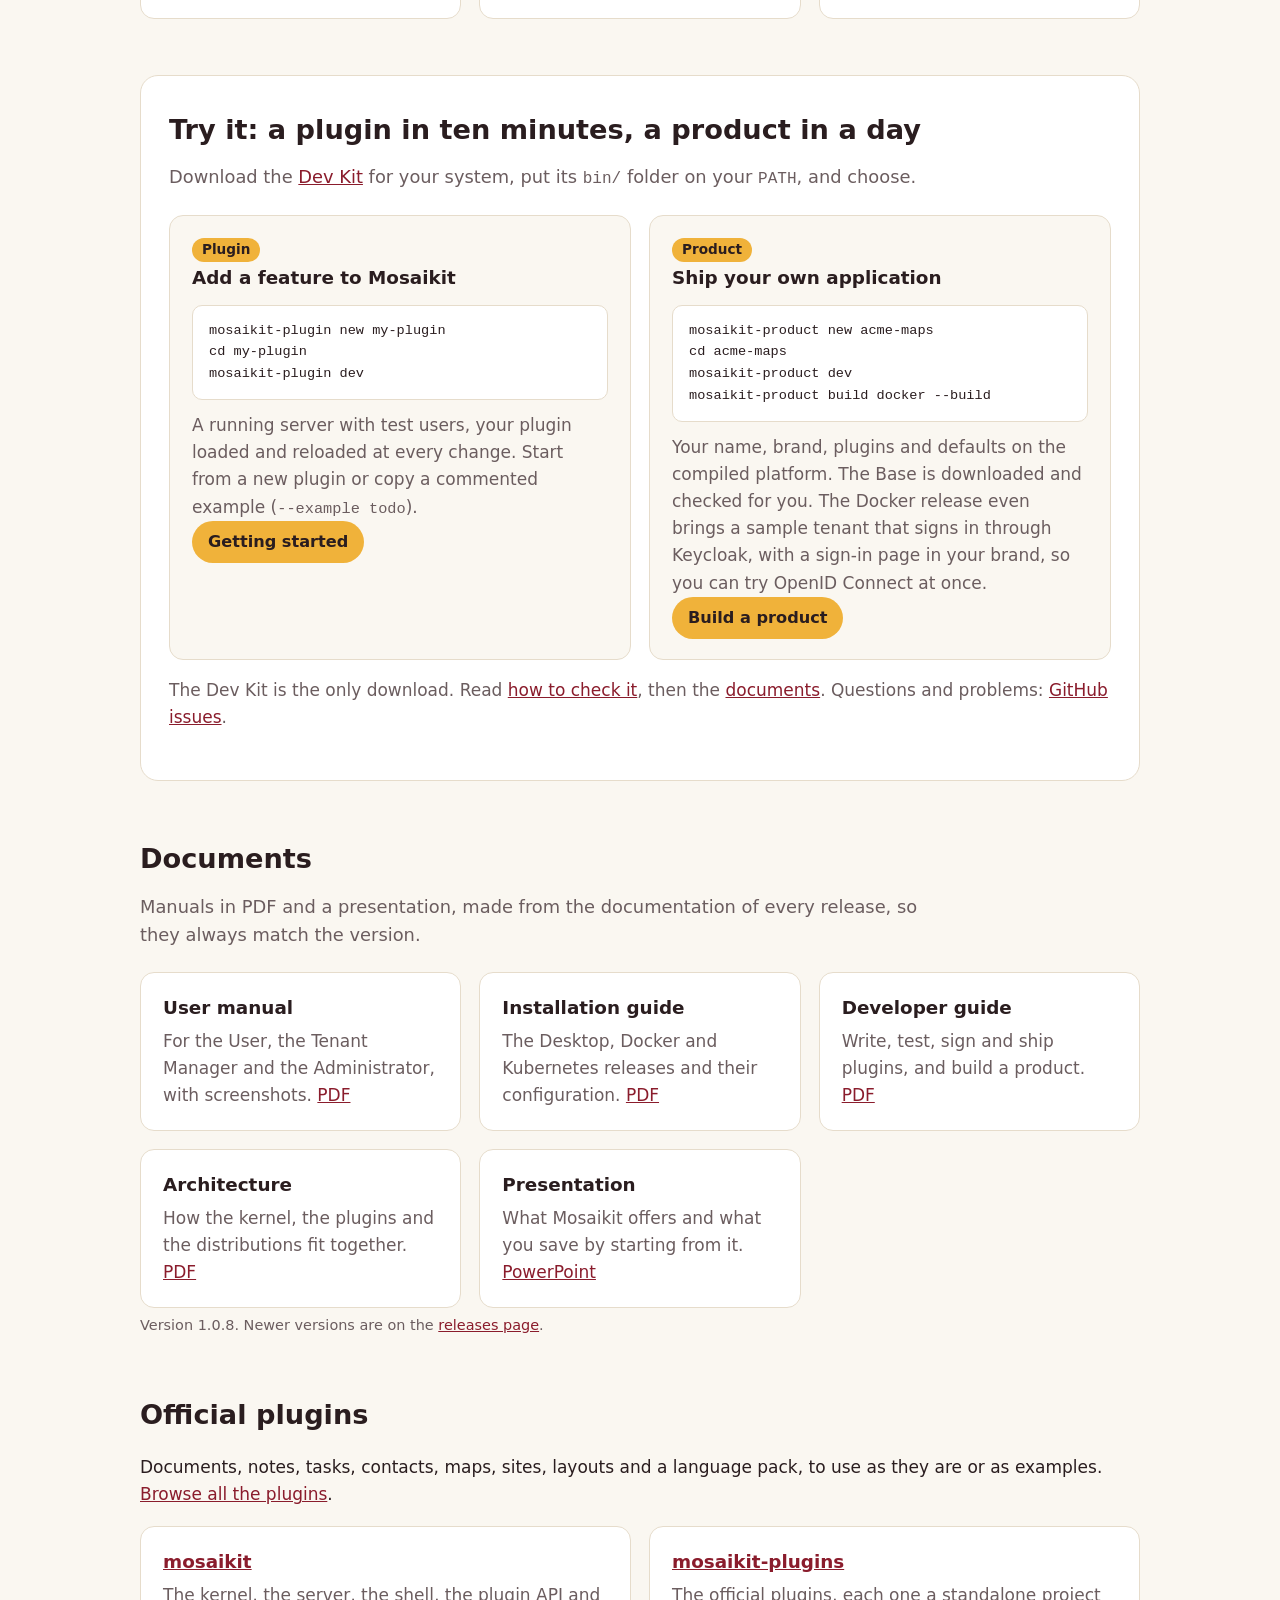
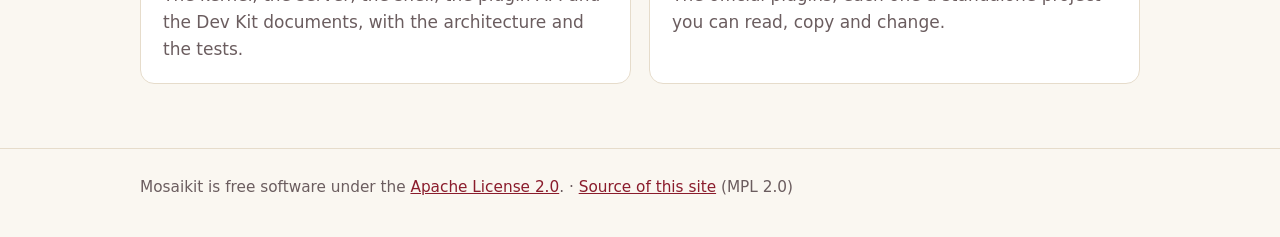
==== commit eacd3f80: "Home: a card with the number of automated tests and a section on how the product is tested (security" ====
--- a/index.html
+++ b/index.html
@@ -41,7 +41,8 @@
     <li><strong>3 roles</strong><span>Administrator, Tenant Manager, User</span></li>
     <li><strong>2 databases</strong><span>PostgreSQL and SQLite, same rules</span></li>
     <li><strong>3 releases</strong><span>Desktop, Docker, Kubernetes</span></li>
-    <li><strong>20 plugins</strong><span>apps, layouts and 7 languages, ready to install</span></li>
+    <li><strong>31 plugins</strong><span>apps, layouts and 7 languages, ready to install</span></li>
+    <li><strong>1,457 tests</strong><span>automated, for the shell and the plugins, all passing</span></li>
   </ul>
 
   <section>
@@ -105,6 +106,20 @@
   </section>
 
   <section>
+    <h2>Tested like a product</h2>
+    <p class="lead">Every change runs the whole suite before it is merged: unit and integration tests on PostgreSQL and SQLite, the interface, and the browser with accessibility checks. Security and load are tested too.</p>
+    <ul class="kpis">
+      <li><strong>1,457</strong><span>automated tests, all passing: 807 for the platform and its tools, 434 for the plugins, 216 in the browser</span></li>
+      <li><strong>204</strong><span>security tests: access control and row-level security, isolation between tenants, the plugin sandbox, signed packages, sessions and second factor, public links, the SQL guard</span></li>
+      <li><strong>216</strong><span>browser tests of the shell and the plugins, with accessibility checks (axe) on the main views, in light and dark</span></li>
+      <li><strong>413</strong><span>of the Rust tests run again on SQLite, the database of the desktop edition</span></li>
+      <li><strong>663</strong><span>documented checks of the product, many with an automated twin</span></li>
+      <li><strong>1,000,000</strong><span>items, 20,000 people and 200 tenants in the load test, with 42 operations measured on PostgreSQL</span></li>
+    </ul>
+    <p class="fine">Counted on 12 November 2026 on the development tree of version 1.0.13: Rust 627 (platform) and 173 (plugins), interface 180 (platform) and 261 (plugins), browser 216. The security tests are the ones of the areas listed, counted by <code>tests/count-tests.py</code> in the repository, and the load test (<code>cargo xtask perf</code>) is run by hand on a developer laptop, see the performance report.</p>
+  </section>
+
+  <section>
     <h2>Why developers build on it</h2>
     <div class="grid">
       <div class="card"><h3>Write only your domain</h3><p>No tenants, no login, no permissions, no admin screens, no multi-tenant database design. A plugin is a manifest, some logic and a UI.</p></div>
--- a/assets/site.css
+++ b/assets/site.css
@@ -69,7 +69,7 @@
 .shot img { display: block; width: 100%; height: auto; }
 .shot .bar { display: flex; gap: 6px; padding: 9px 12px; background: var(--line); }
 .shot .bar i { width: 10px; height: 10px; border-radius: 50%; background: var(--muted); opacity: .55; }
-.stats { list-style: none; margin: -92px 0 56px; padding: 0; display: grid; grid-template-columns: repeat(auto-fit, minmax(190px, 1fr)); gap: 14px; position: relative; }
+.stats { list-style: none; margin: -92px 0 56px; padding: 0; display: grid; grid-template-columns: repeat(auto-fit, minmax(170px, 1fr)); gap: 14px; position: relative; }
 .stats li { background: var(--surface); border: 1px solid var(--line); border-radius: var(--radius); padding: 16px 18px; box-shadow: 0 8px 22px rgba(0,0,0,.10); }
 .stats strong { display: block; font-size: 1.25rem; color: var(--link); }
 .stats span { color: var(--muted); font-size: .92rem; }
@@ -133,3 +133,8 @@
 .card.plugin.lang h3 { margin: 0 0 2px; }
 .card.plugin.lang .native { font-size: 1.05rem; font-weight: 600; color: var(--link); margin: 0 0 4px; }
 .plugins.langs { grid-template-columns: repeat(auto-fill, minmax(300px, 1fr)); }
+
+.card.plugin > p { font-size: .95rem; }
+.card.plugin .uses-title { margin: 12px 0 4px; font-size: .78rem; font-weight: 700; letter-spacing: .06em; text-transform: uppercase; color: var(--muted); }
+.card.plugin .uses { margin: 0; padding-left: 1.15em; color: var(--muted); font-size: .92rem; }
+.card.plugin .uses li { margin: 2px 0; }
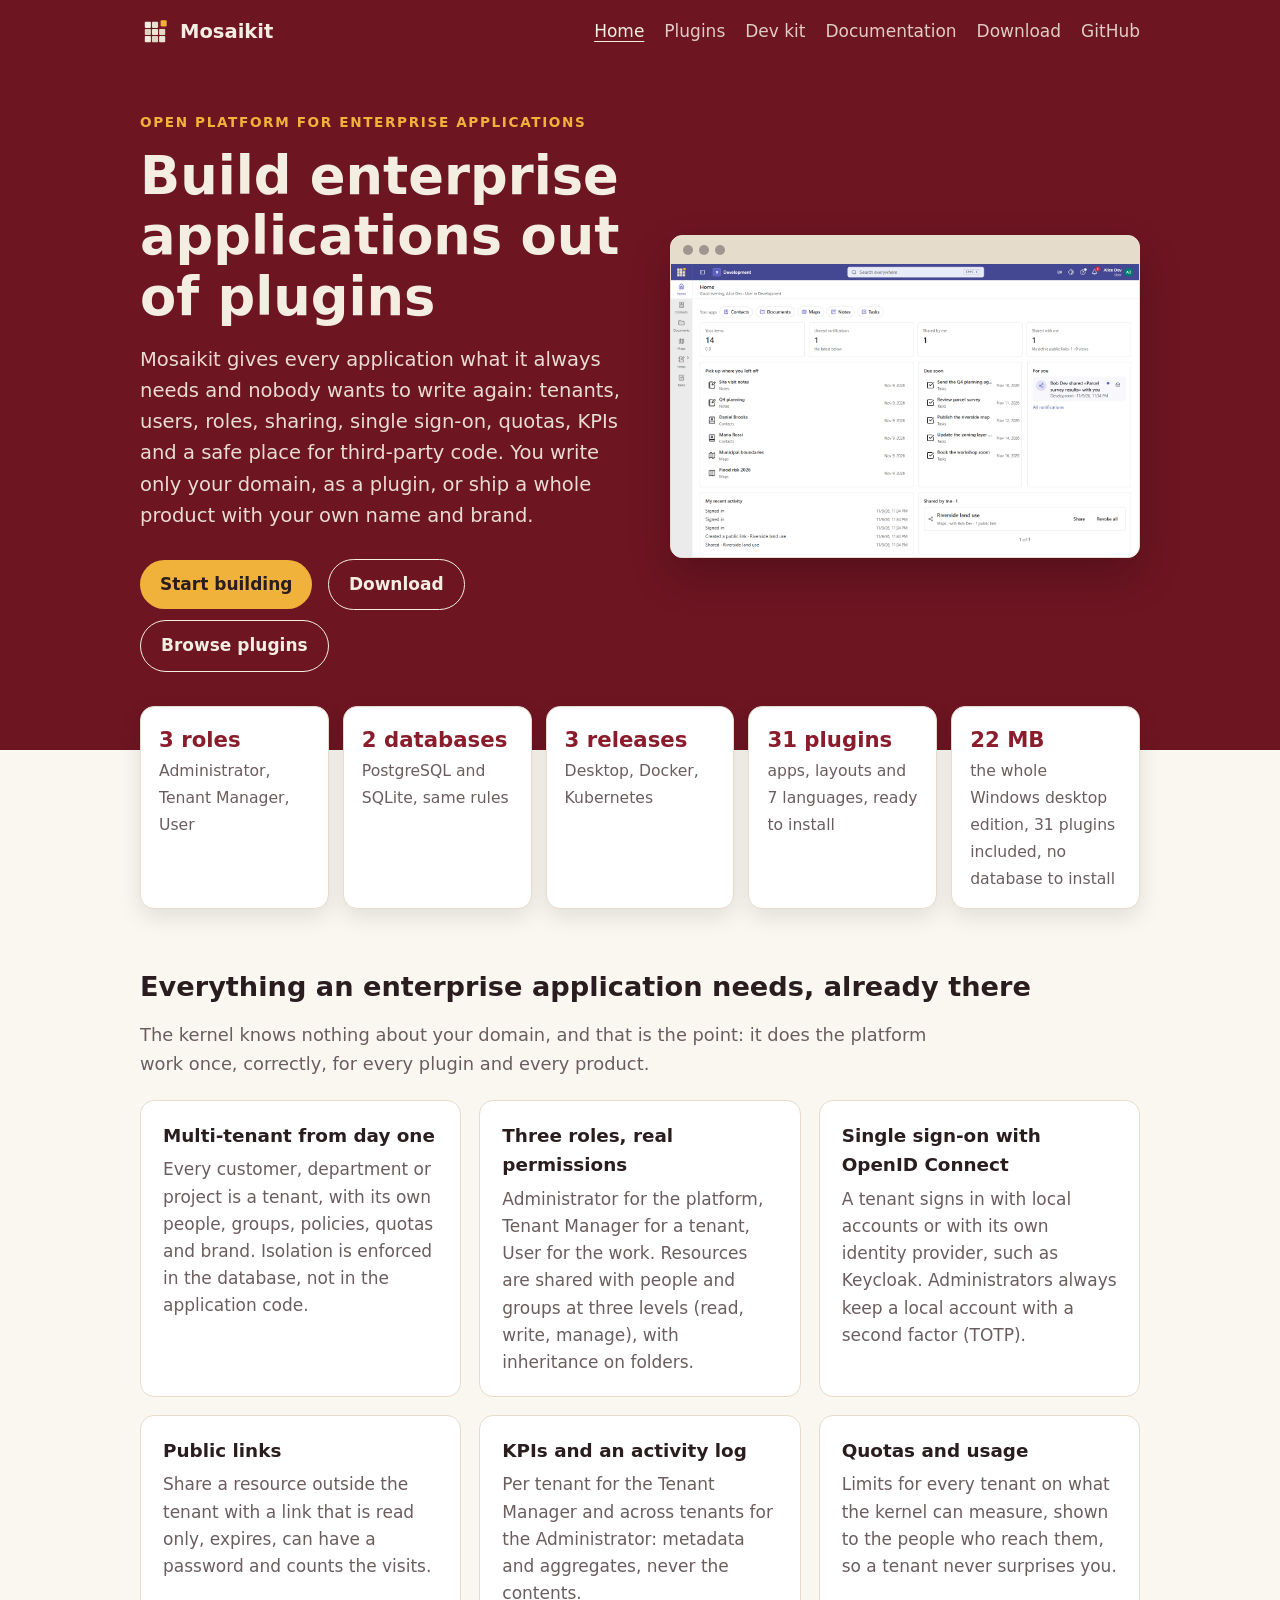
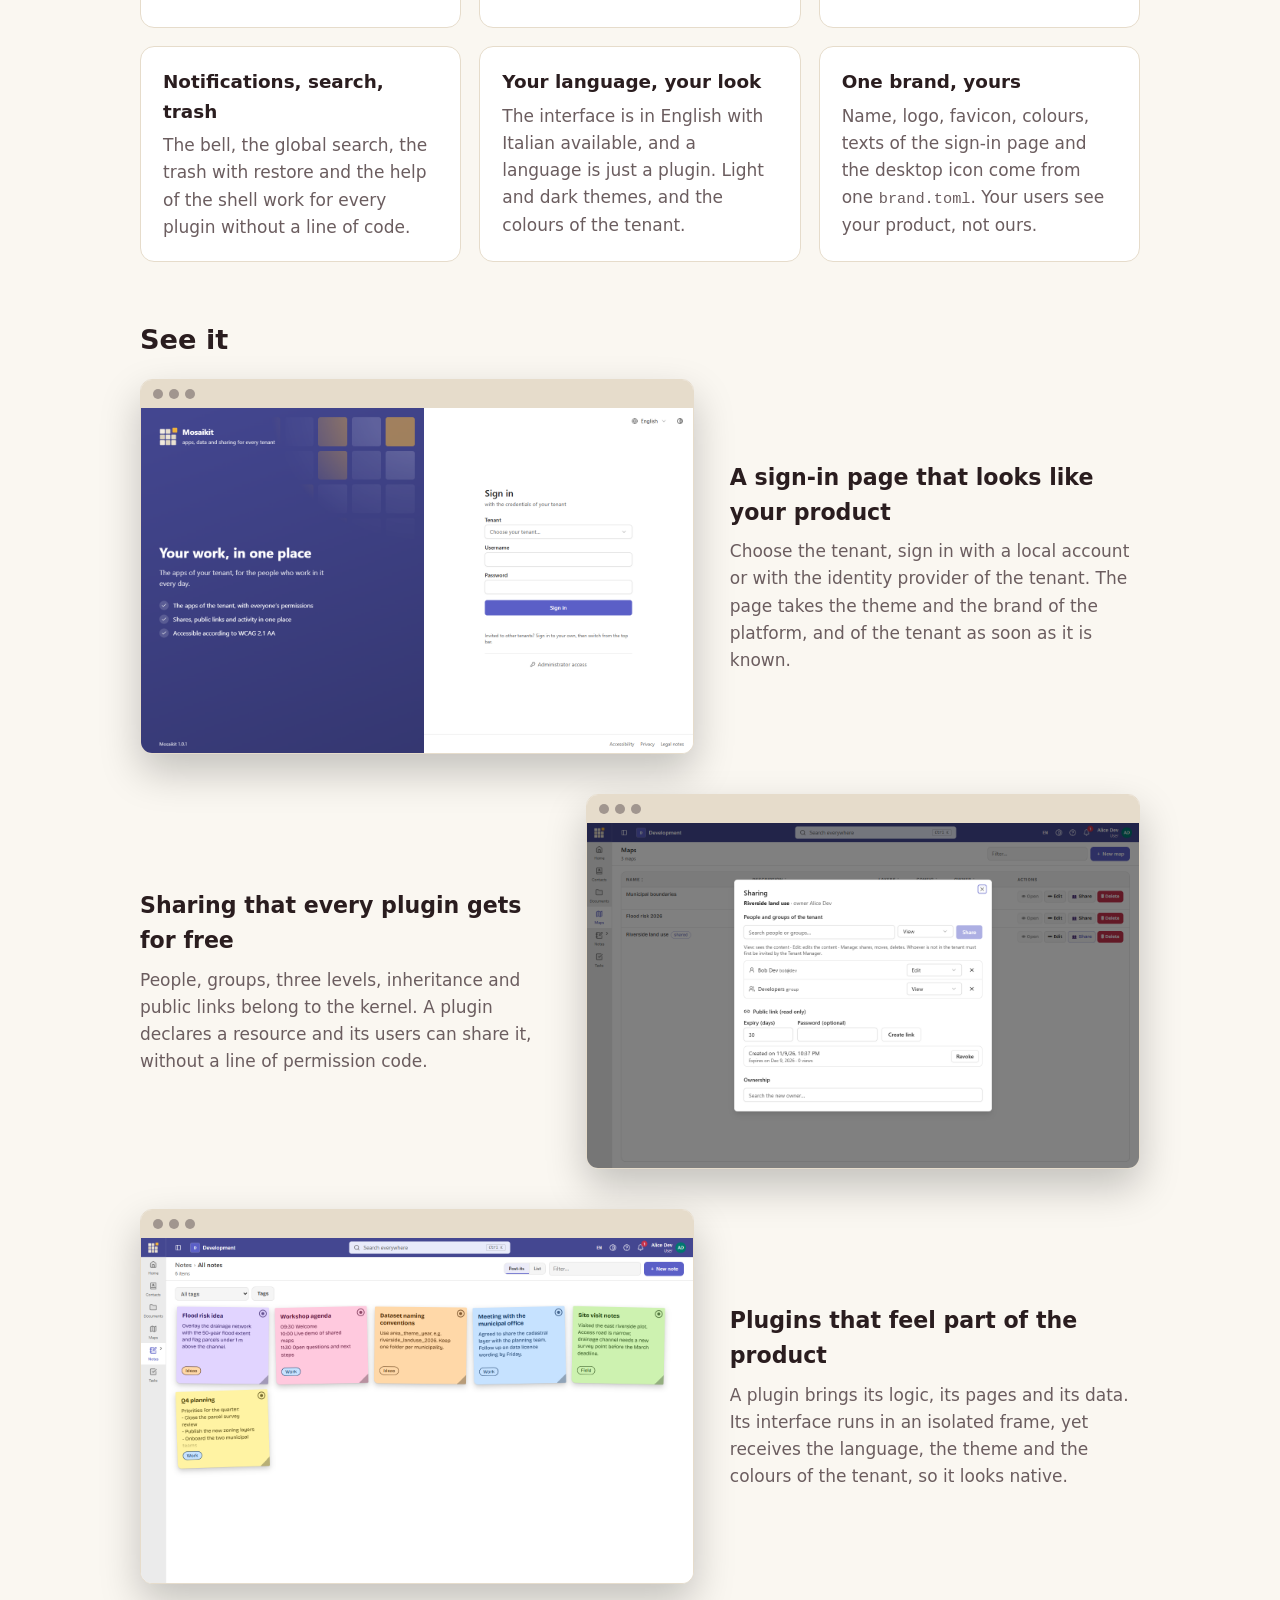
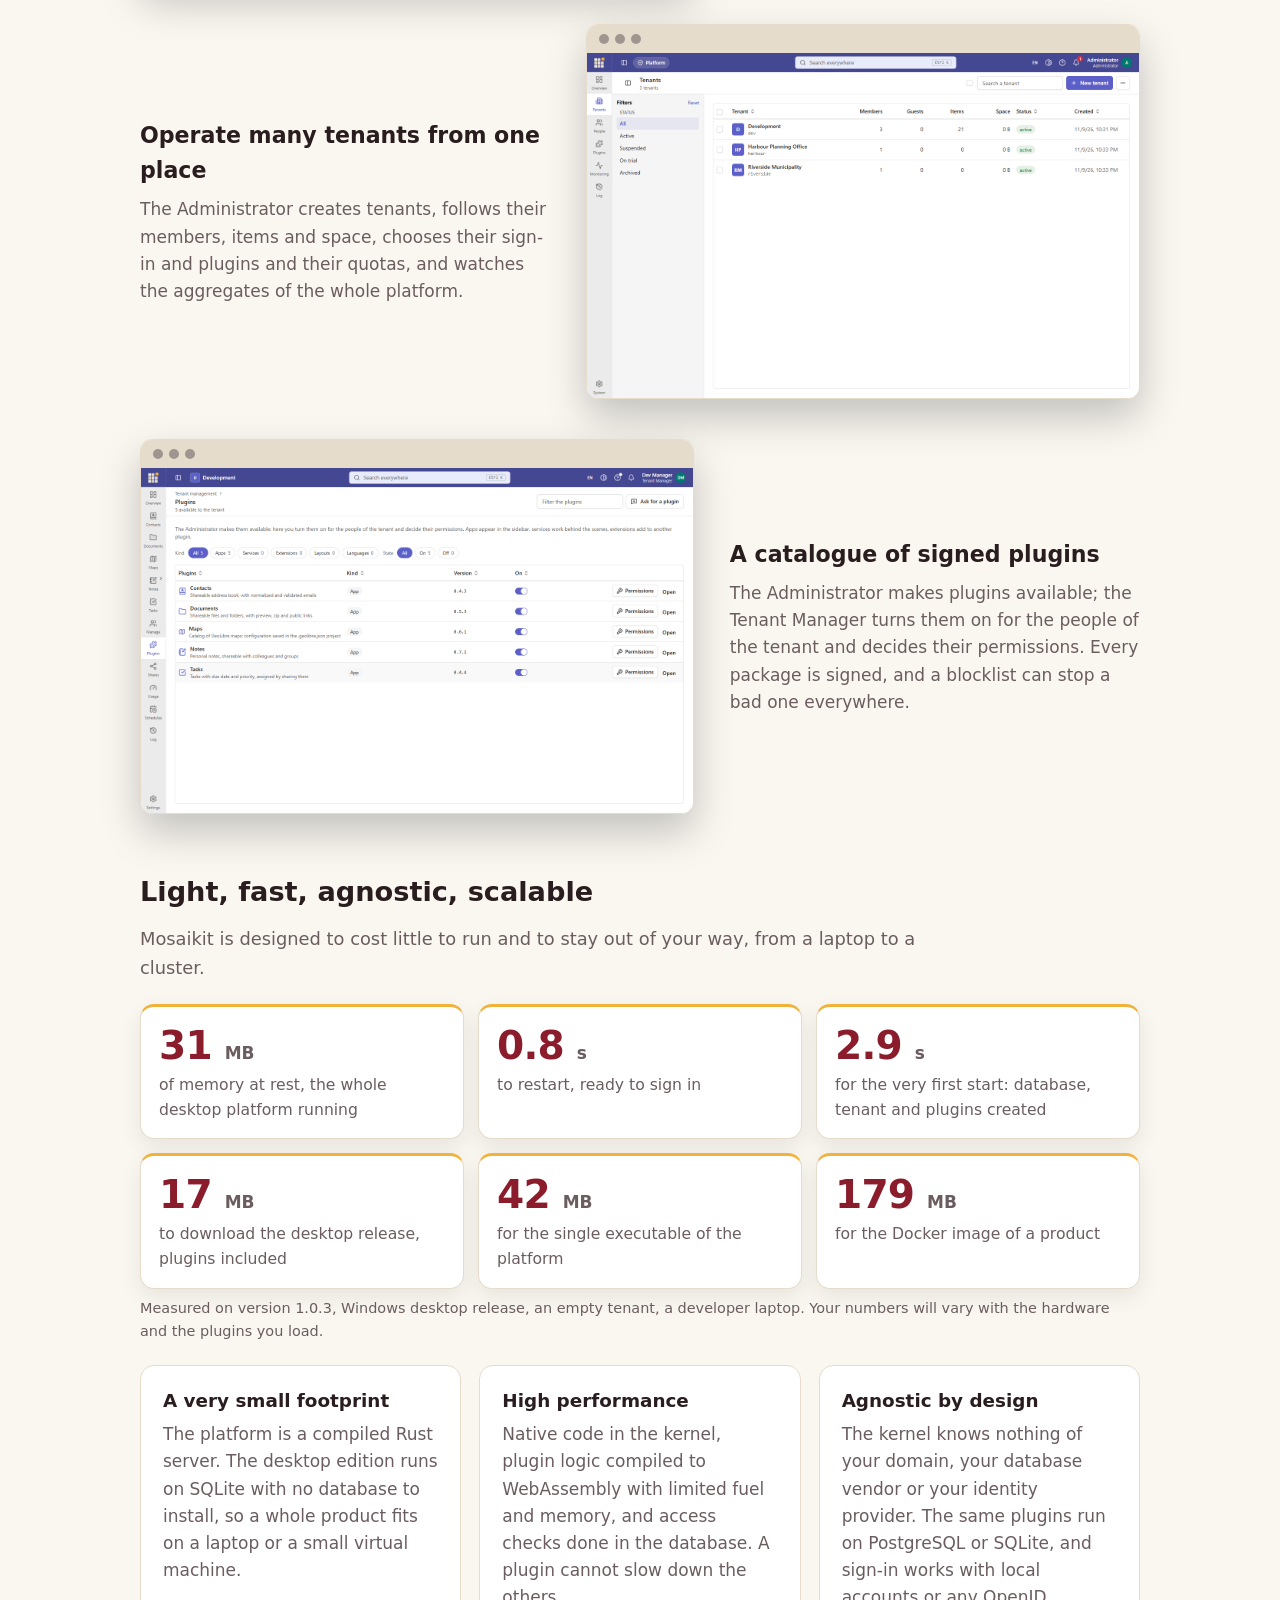
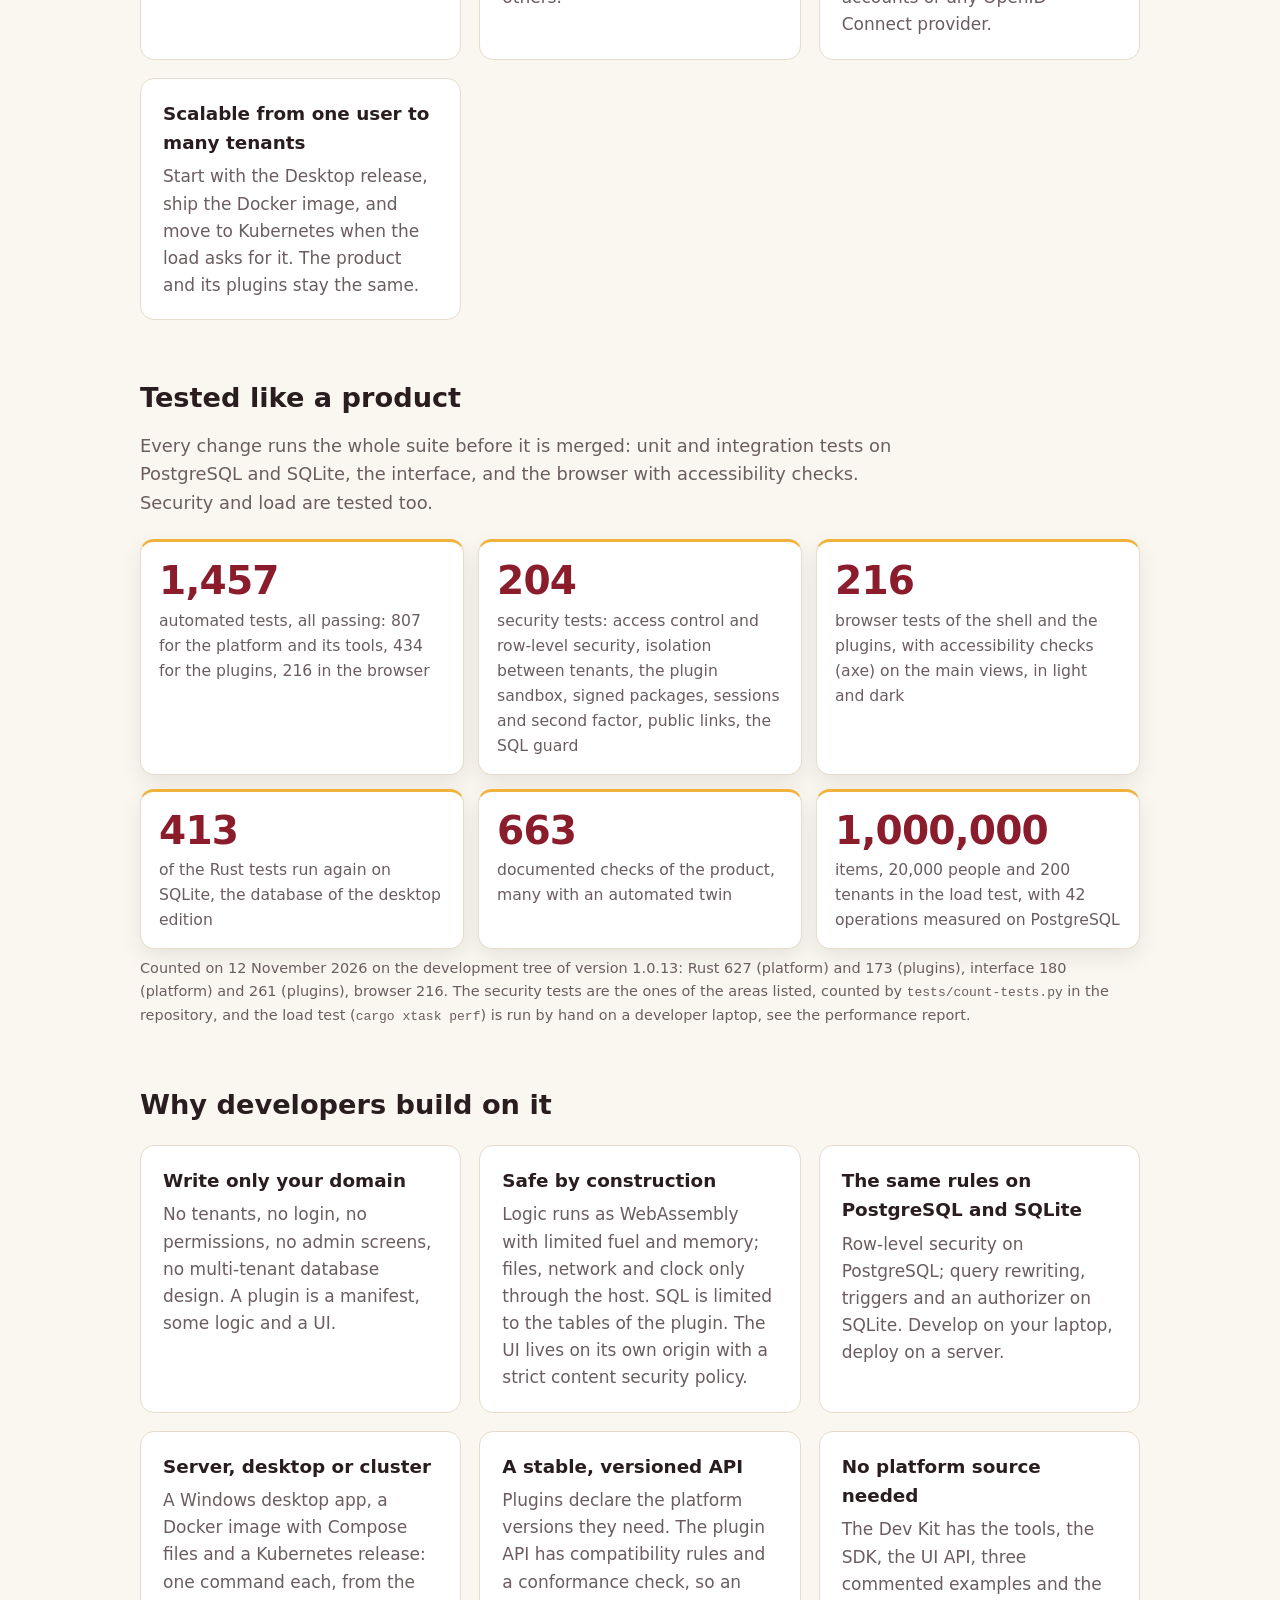
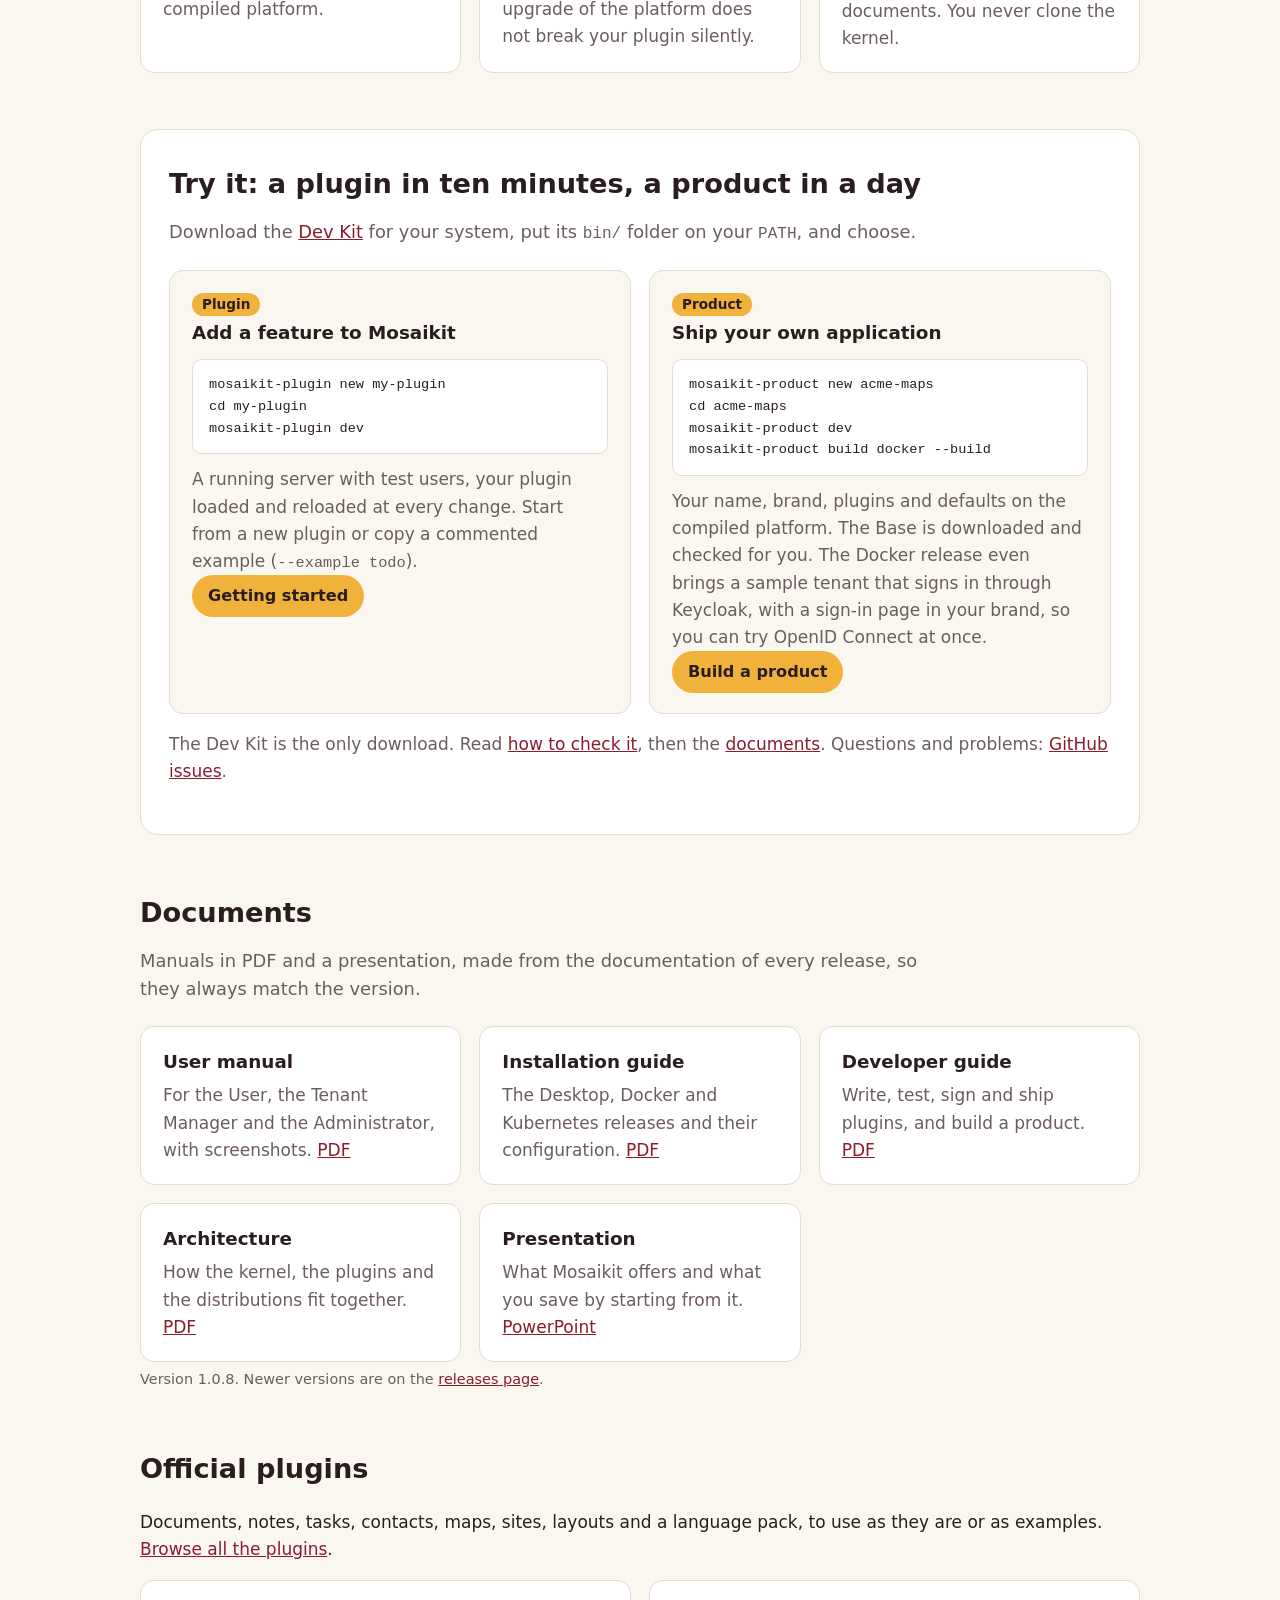
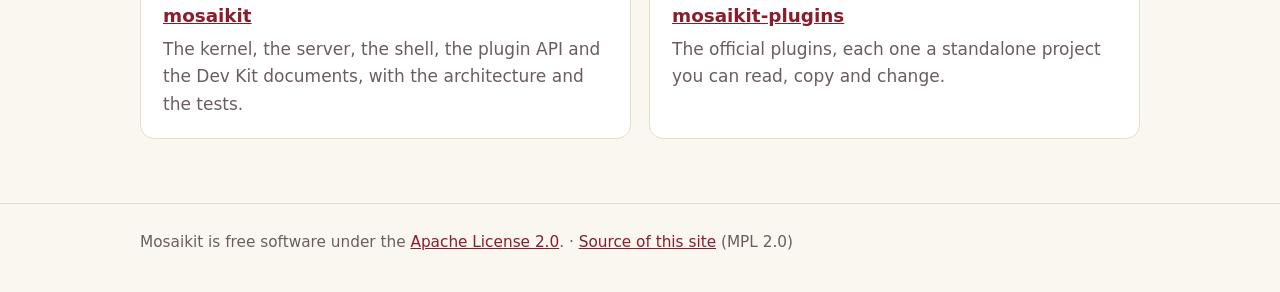
==== commit a665b6d7: "Home: the footprint card (22 MB desktop edition) replaces the tests card in the stat strip Co-Author" ====
--- a/index.html
+++ b/index.html
@@ -42,7 +42,7 @@
     <li><strong>2 databases</strong><span>PostgreSQL and SQLite, same rules</span></li>
     <li><strong>3 releases</strong><span>Desktop, Docker, Kubernetes</span></li>
     <li><strong>31 plugins</strong><span>apps, layouts and 7 languages, ready to install</span></li>
-    <li><strong>1,457 tests</strong><span>automated, for the shell and the plugins, all passing</span></li>
+    <li><strong>22 MB</strong><span>the whole Windows desktop edition, 31 plugins included, no database to install</span></li>
   </ul>
 
   <section>
--- a/assets/site.css
+++ b/assets/site.css
@@ -138,3 +138,19 @@
 .card.plugin .uses-title { margin: 12px 0 4px; font-size: .78rem; font-weight: 700; letter-spacing: .06em; text-transform: uppercase; color: var(--muted); }
 .card.plugin .uses { margin: 0; padding-left: 1.15em; color: var(--muted); font-size: .92rem; }
 .card.plugin .uses li { margin: 2px 0; }
+
+/* compact cards: the first sentence only, the rest opens in the dialog */
+.card.plugin .short { margin: 0 0 10px; font-size: .95rem; display: -webkit-box; -webkit-line-clamp: 3; -webkit-box-orient: vertical; overflow: hidden; }
+.card.plugin .chips { margin: 0 0 10px; }
+.card.plugin .more { margin-top: auto; align-self: flex-start; padding: 6px 14px; border: 1px solid var(--line); border-radius: 99px; background: var(--bg); color: var(--link); font: inherit; font-size: .9rem; font-weight: 600; cursor: pointer; }
+.card.plugin .more:hover { border-color: var(--link); }
+.card.plugin .more:focus-visible { outline: 2px solid var(--link); outline-offset: 2px; }
+#viewer { width: min(1100px, 94vw); }
+#viewer .vbody { display: grid; grid-template-columns: minmax(0, 1.4fr) minmax(0, 1fr); gap: 22px; align-items: start; overflow: auto; max-height: calc(94vh - 90px); }
+#viewer.nomedia { width: min(640px, 94vw); }
+#viewer.nomedia .vbody { grid-template-columns: 1fr; }
+#viewer .vdesc { margin: 0 0 6px; }
+#viewer .uses-title { margin: 14px 0 4px; font-size: .78rem; font-weight: 700; letter-spacing: .06em; text-transform: uppercase; color: var(--muted); }
+#viewer .uses { margin: 0 0 12px; padding-left: 1.15em; color: var(--muted); }
+#viewer .uses li { margin: 3px 0; }
+@media (max-width: 760px) { #viewer .vbody { grid-template-columns: 1fr; } }
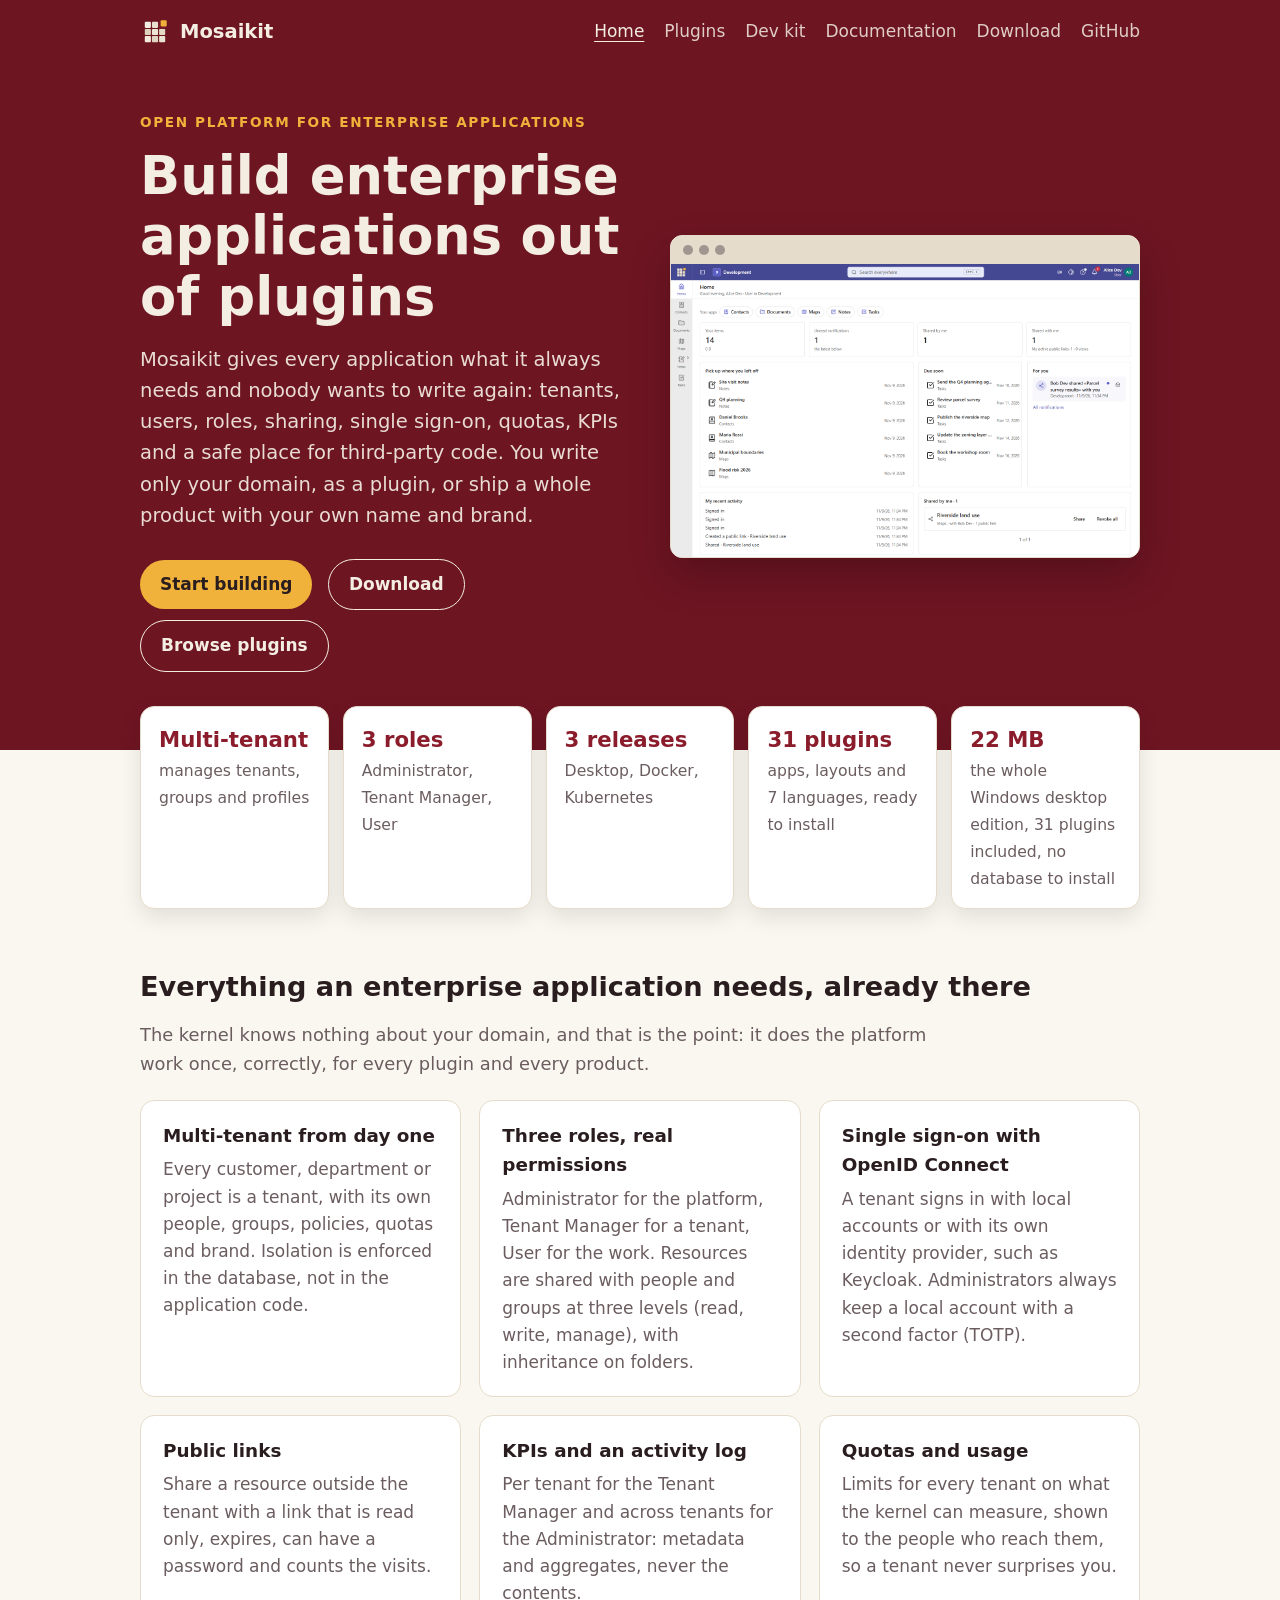
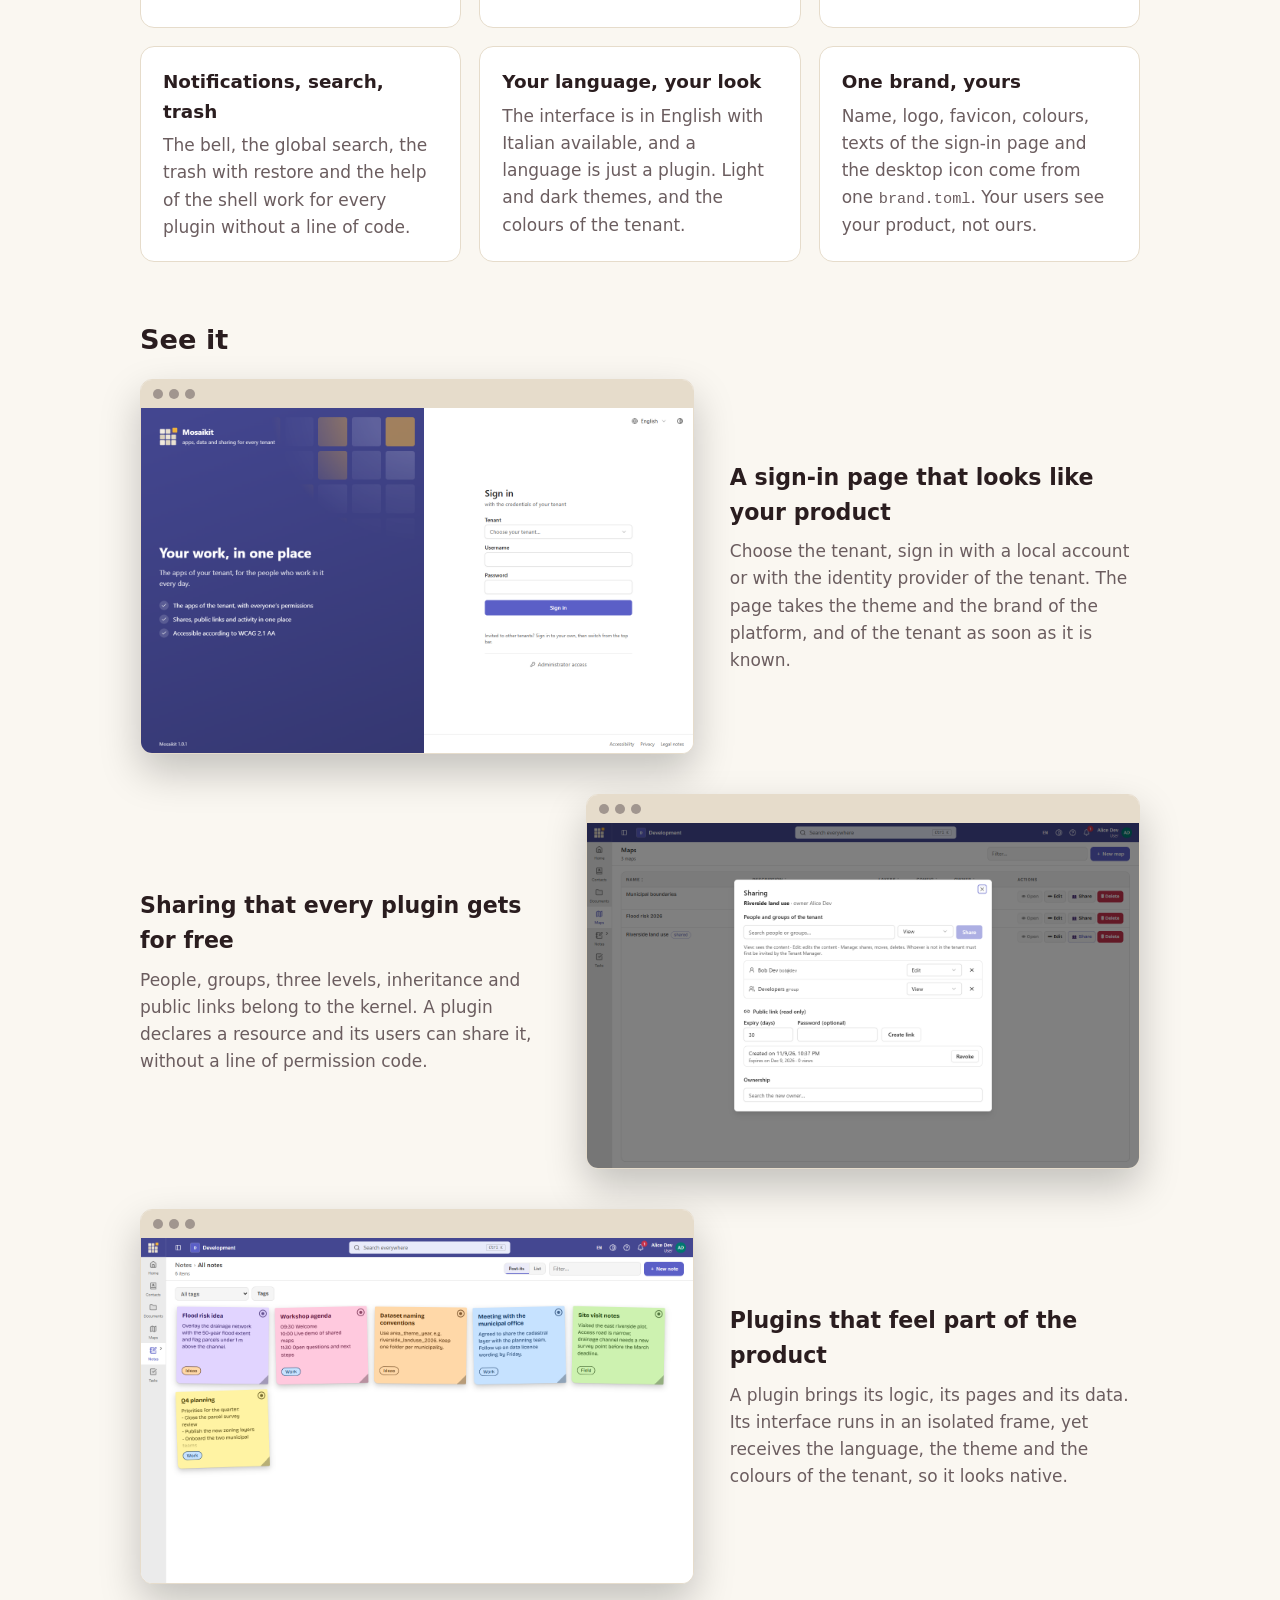
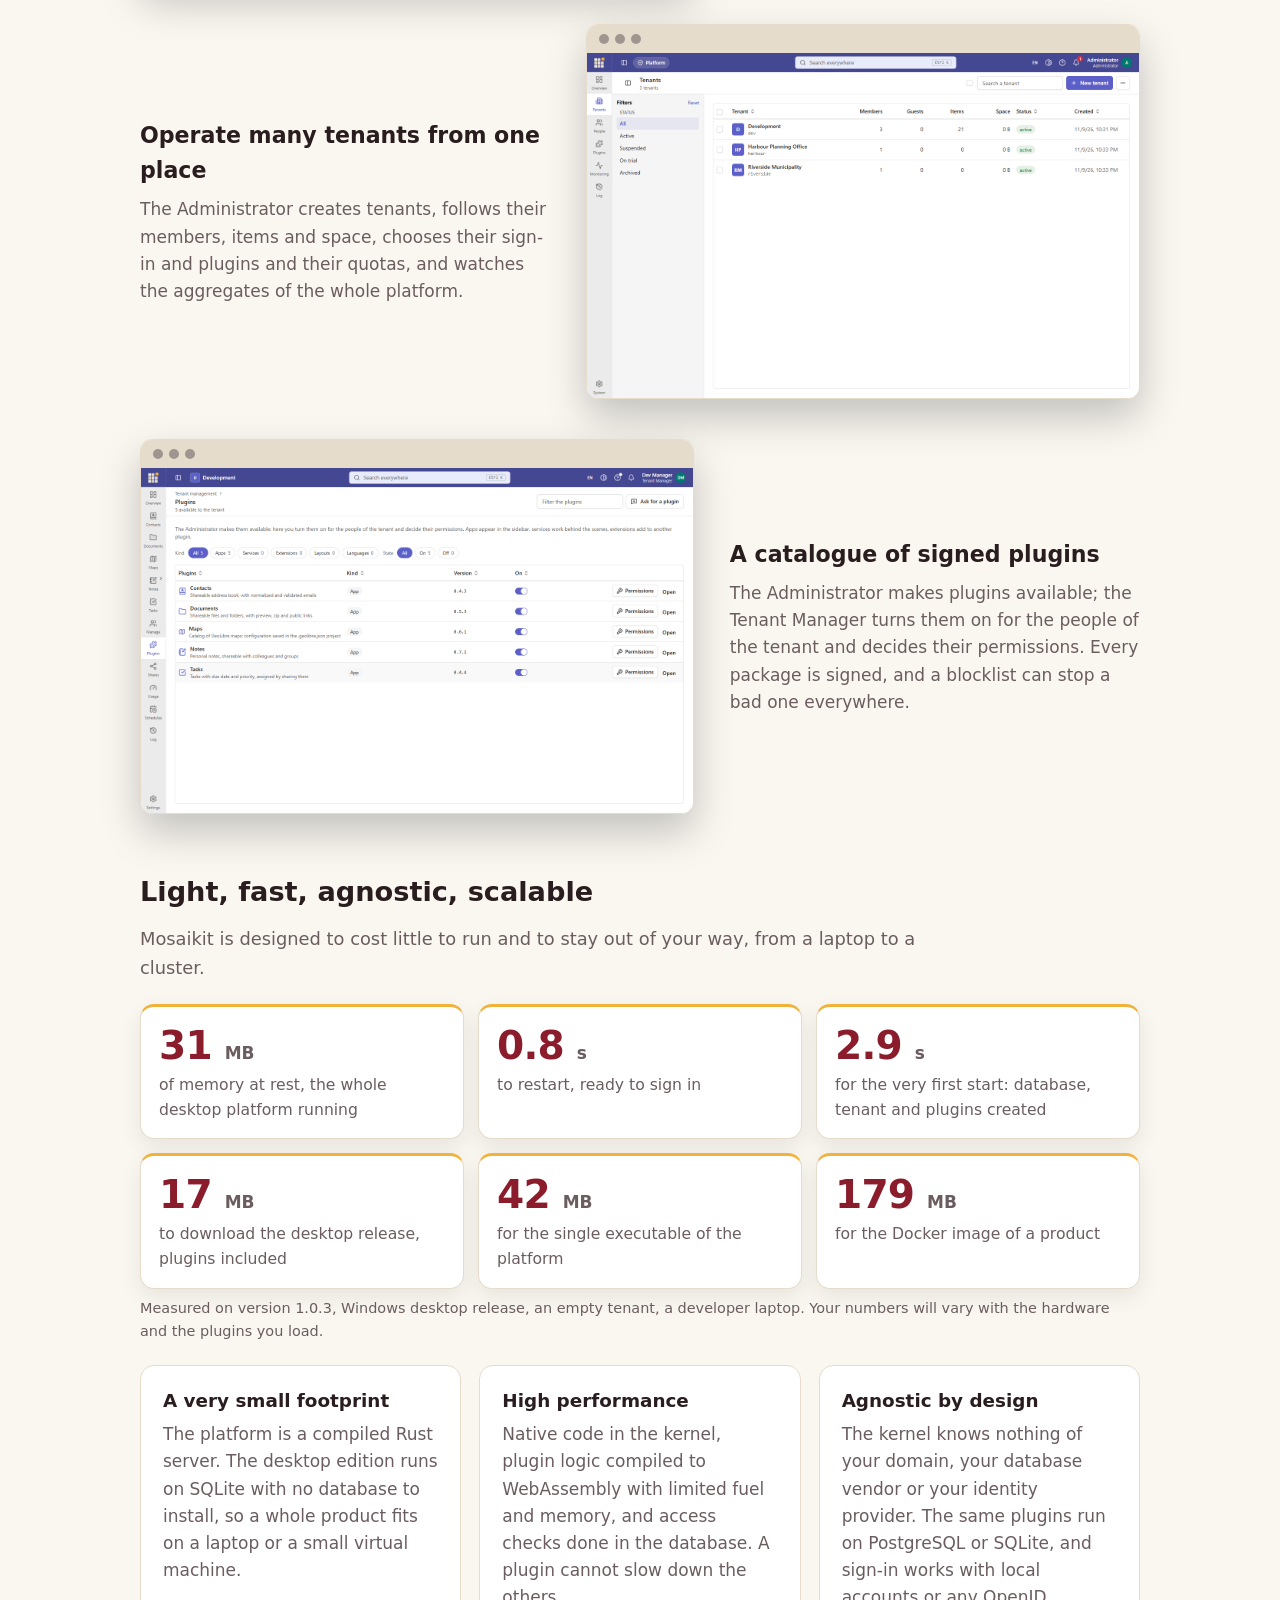
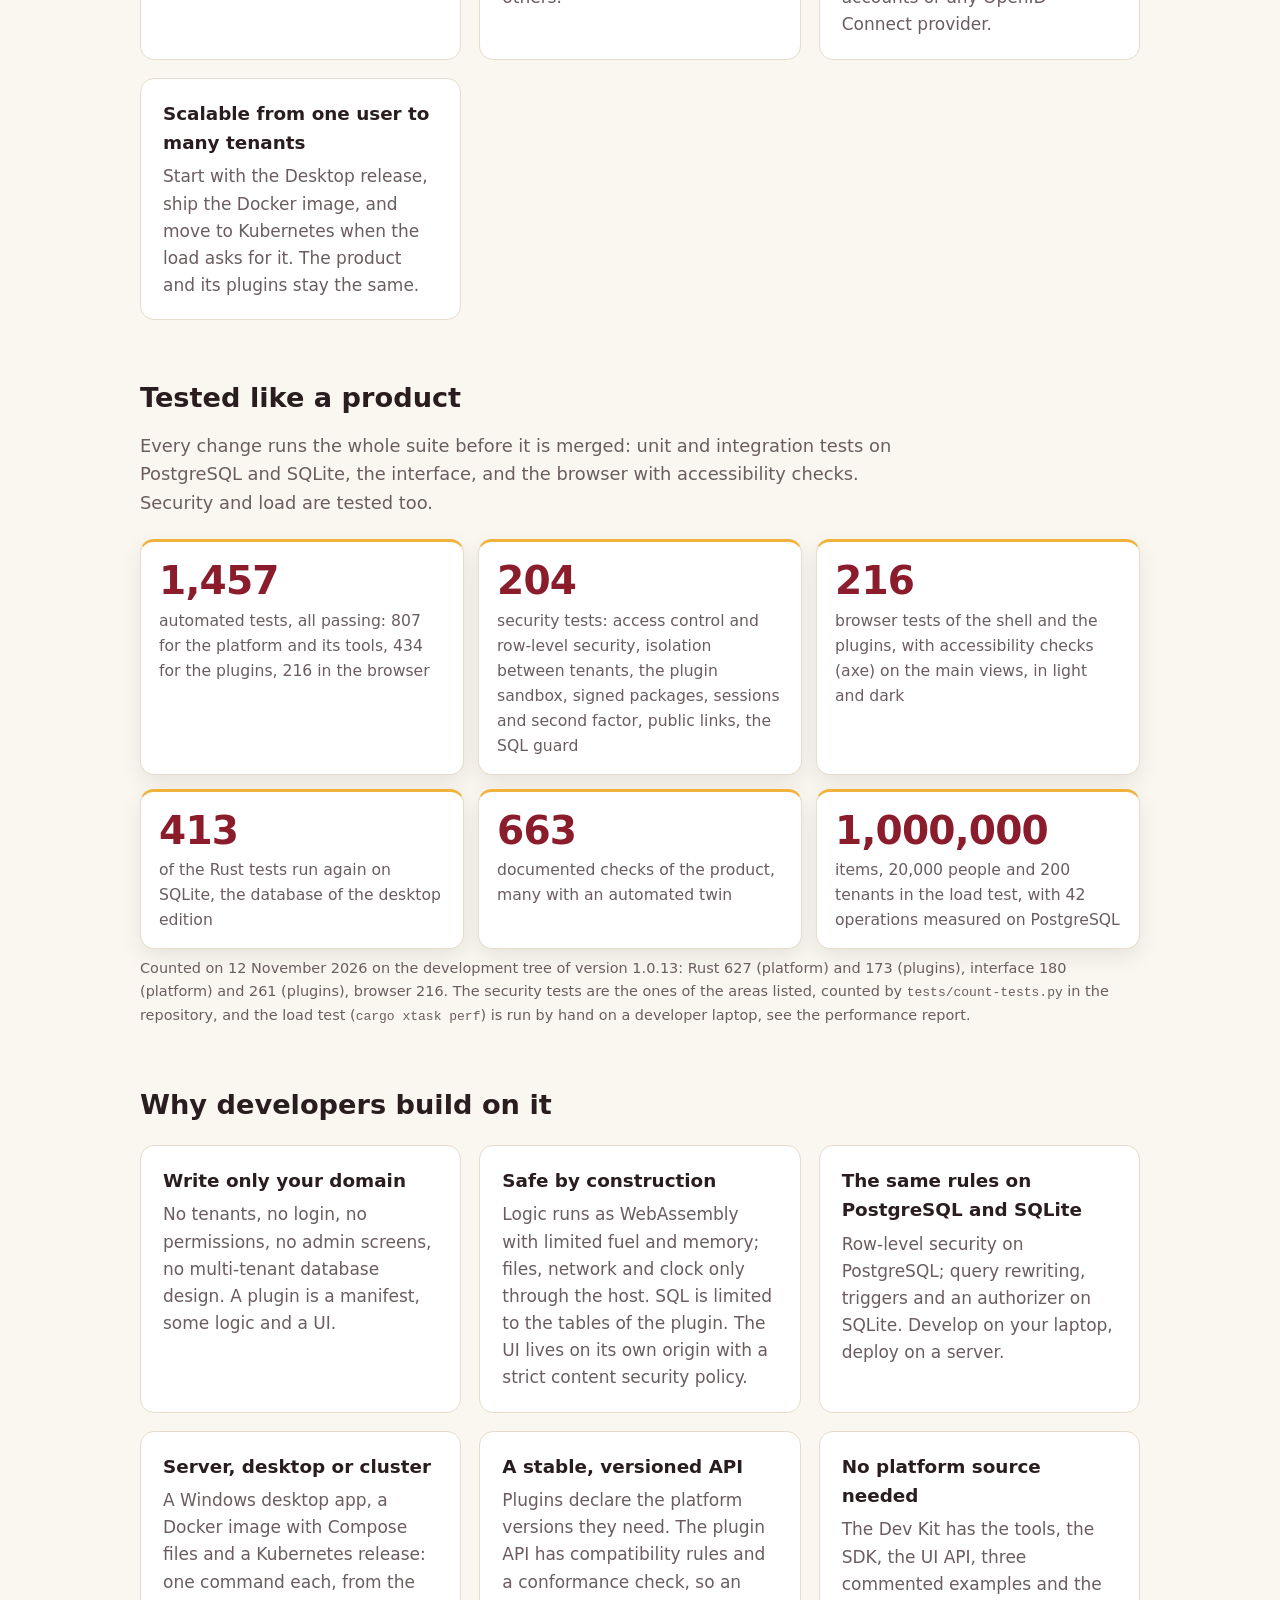
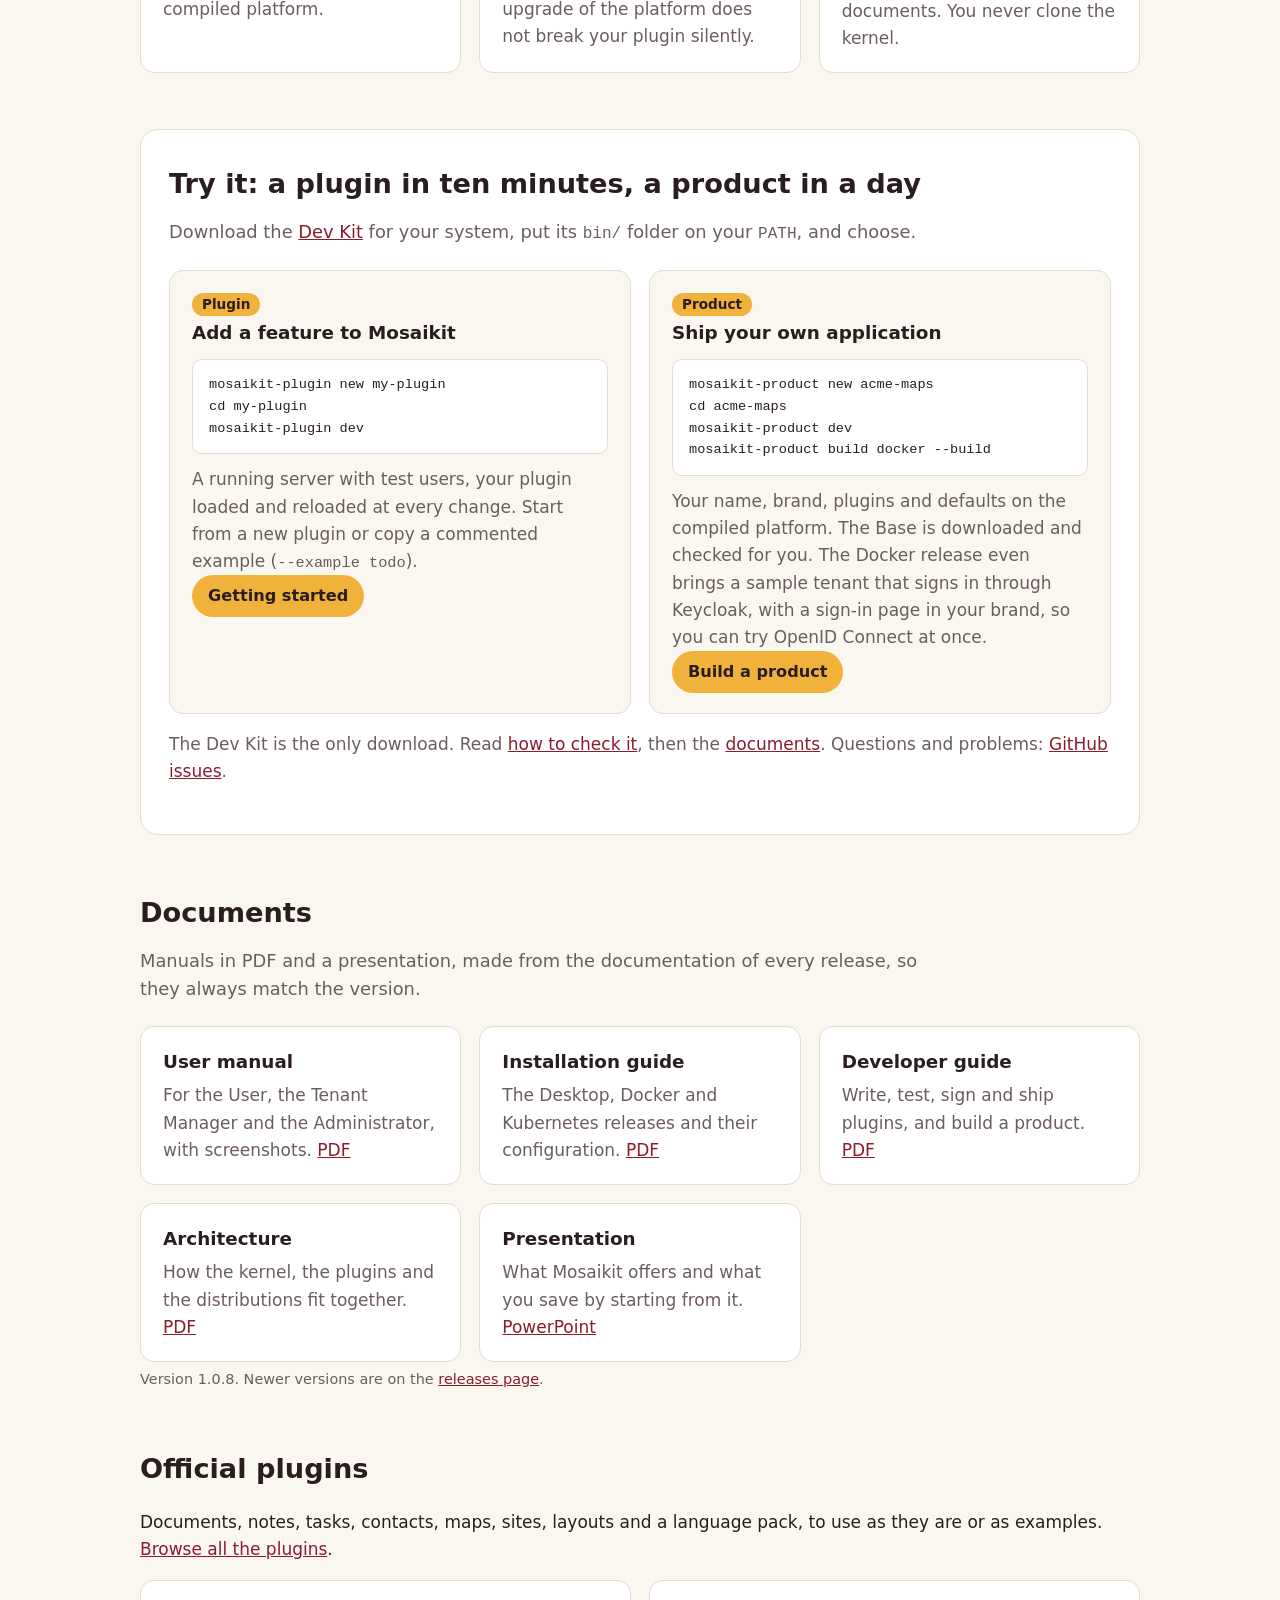
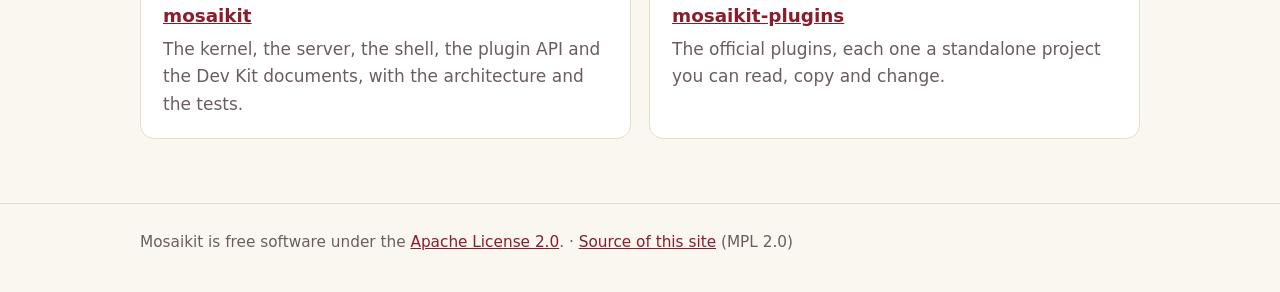
==== commit 26d13730: "Home: the multi-tenancy card (tenants, groups and profiles) replaces the databases card Co-Authored-" ====
--- a/index.html
+++ b/index.html
@@ -38,8 +38,8 @@
 </div></div>
 <main><div class="wrap">
   <ul class="stats">
+    <li><strong>Multi-tenant</strong><span>manages tenants, groups and profiles</span></li>
     <li><strong>3 roles</strong><span>Administrator, Tenant Manager, User</span></li>
-    <li><strong>2 databases</strong><span>PostgreSQL and SQLite, same rules</span></li>
     <li><strong>3 releases</strong><span>Desktop, Docker, Kubernetes</span></li>
     <li><strong>31 plugins</strong><span>apps, layouts and 7 languages, ready to install</span></li>
     <li><strong>22 MB</strong><span>the whole Windows desktop edition, 31 plugins included, no database to install</span></li>
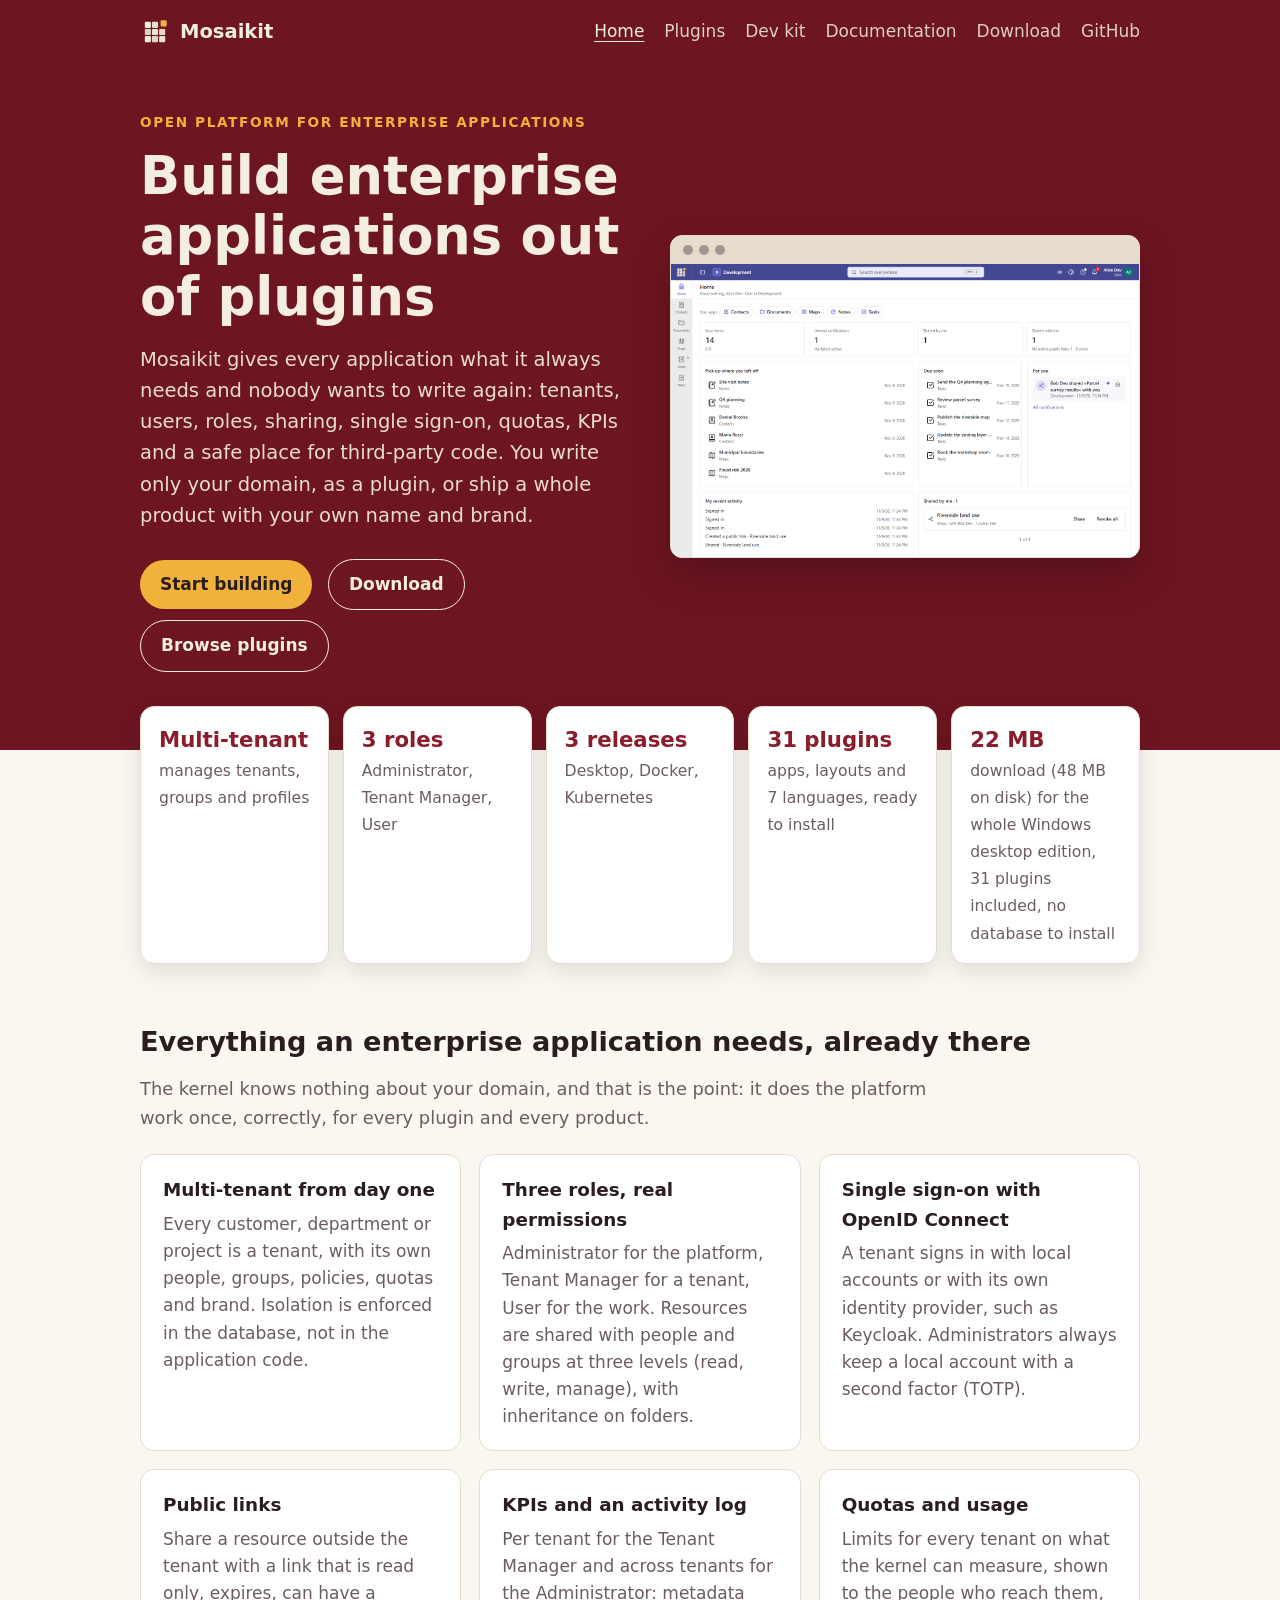
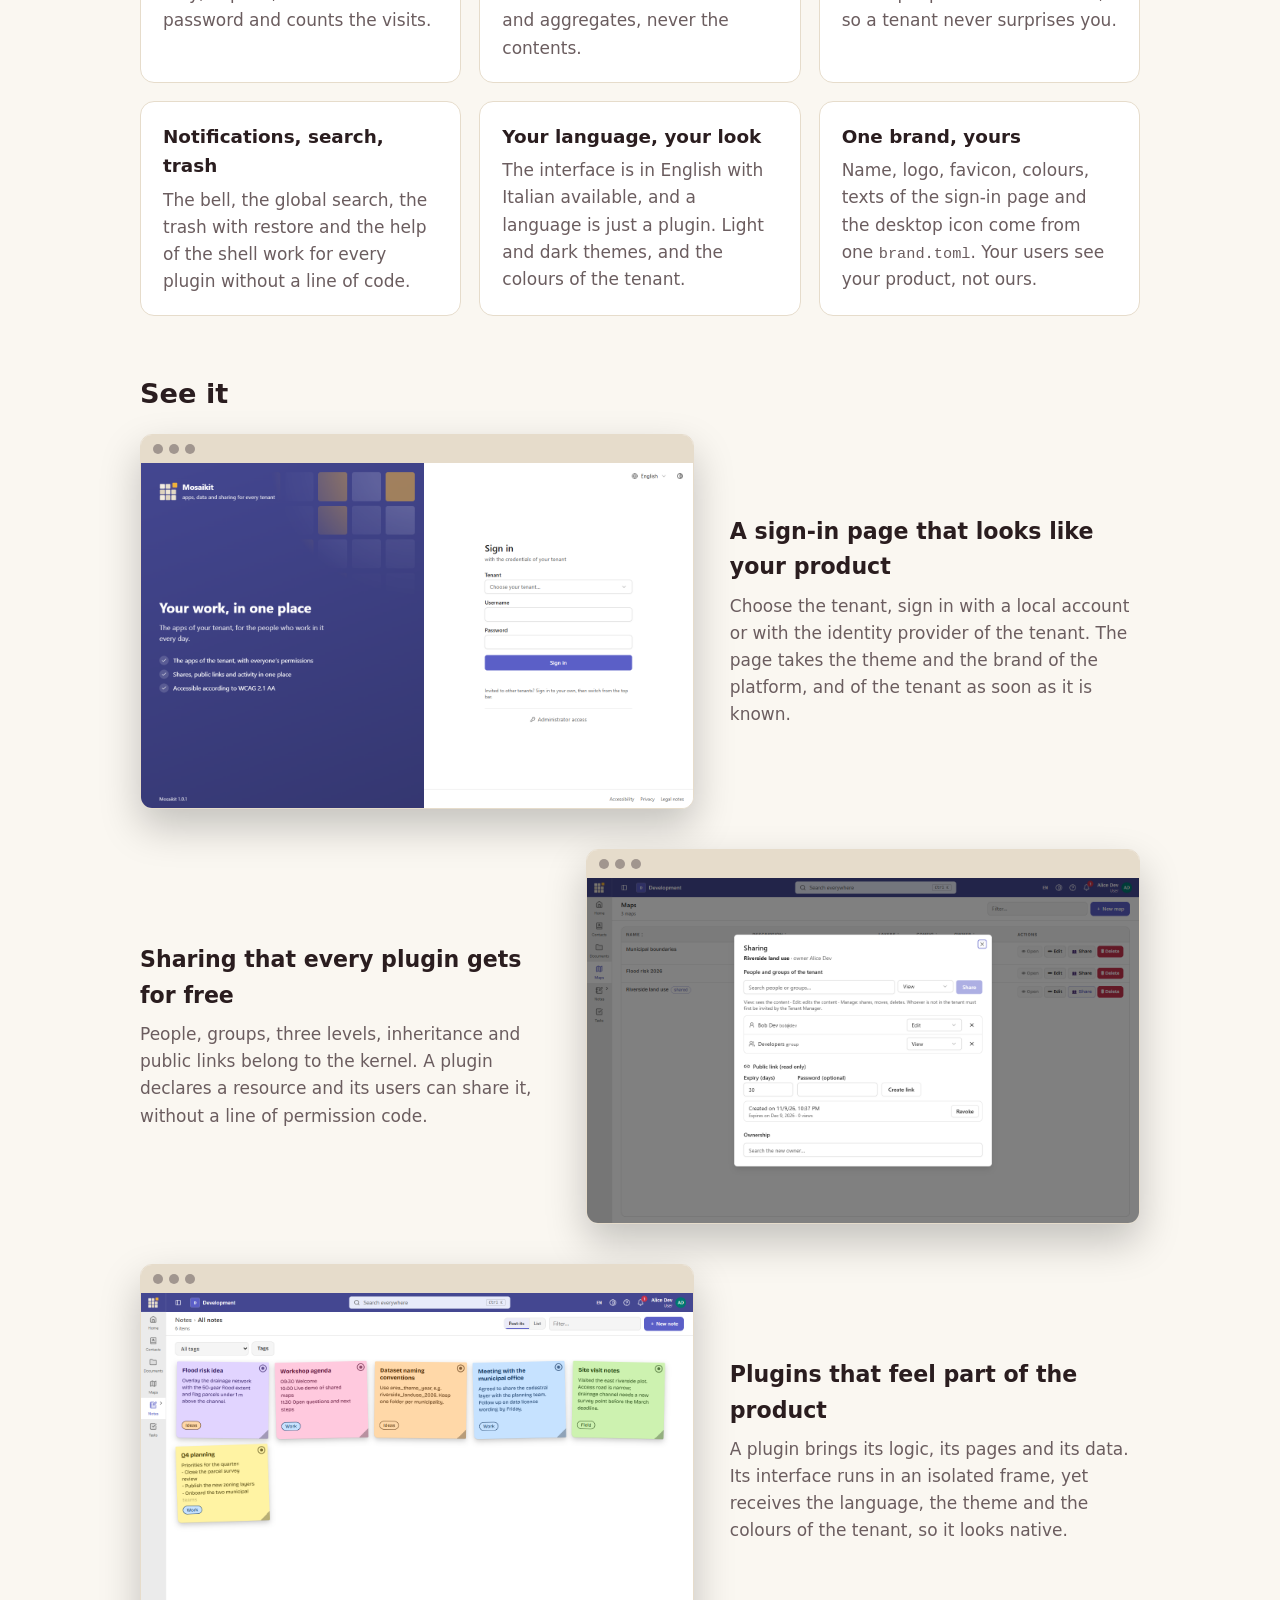
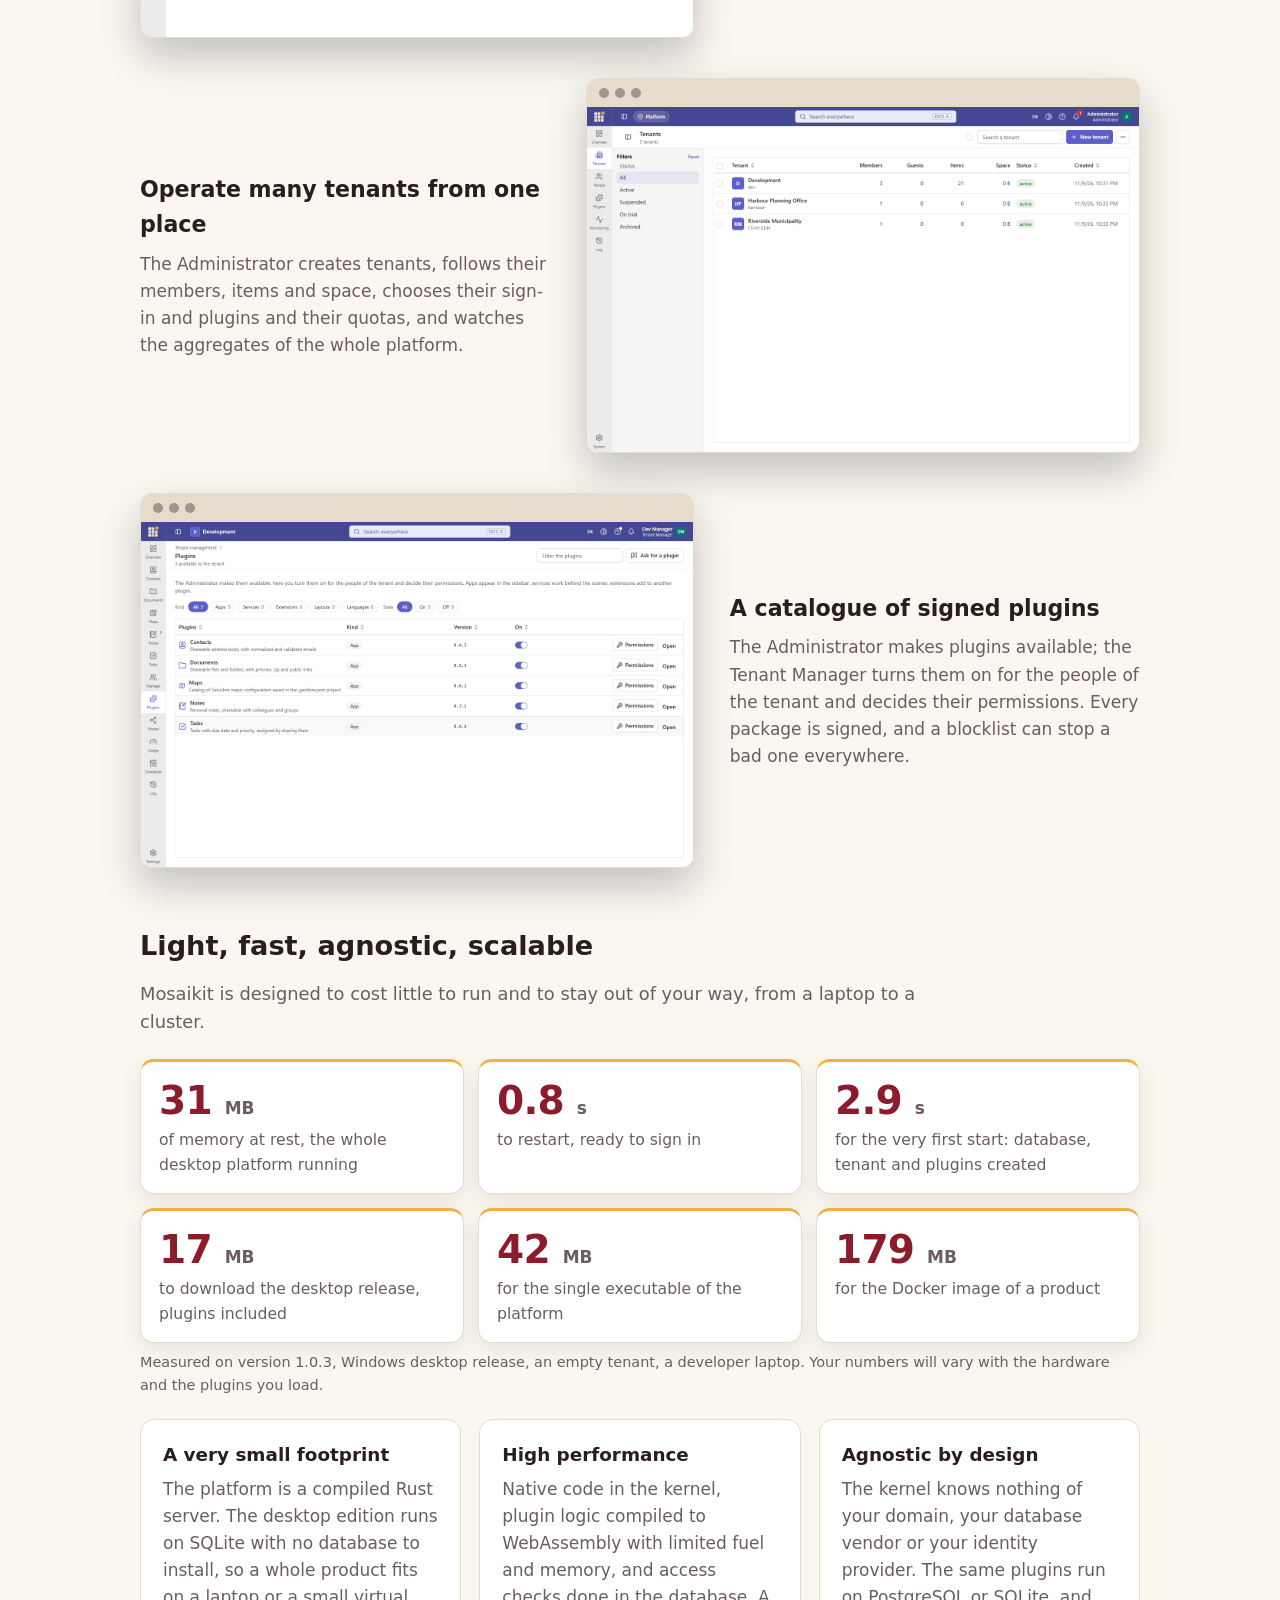
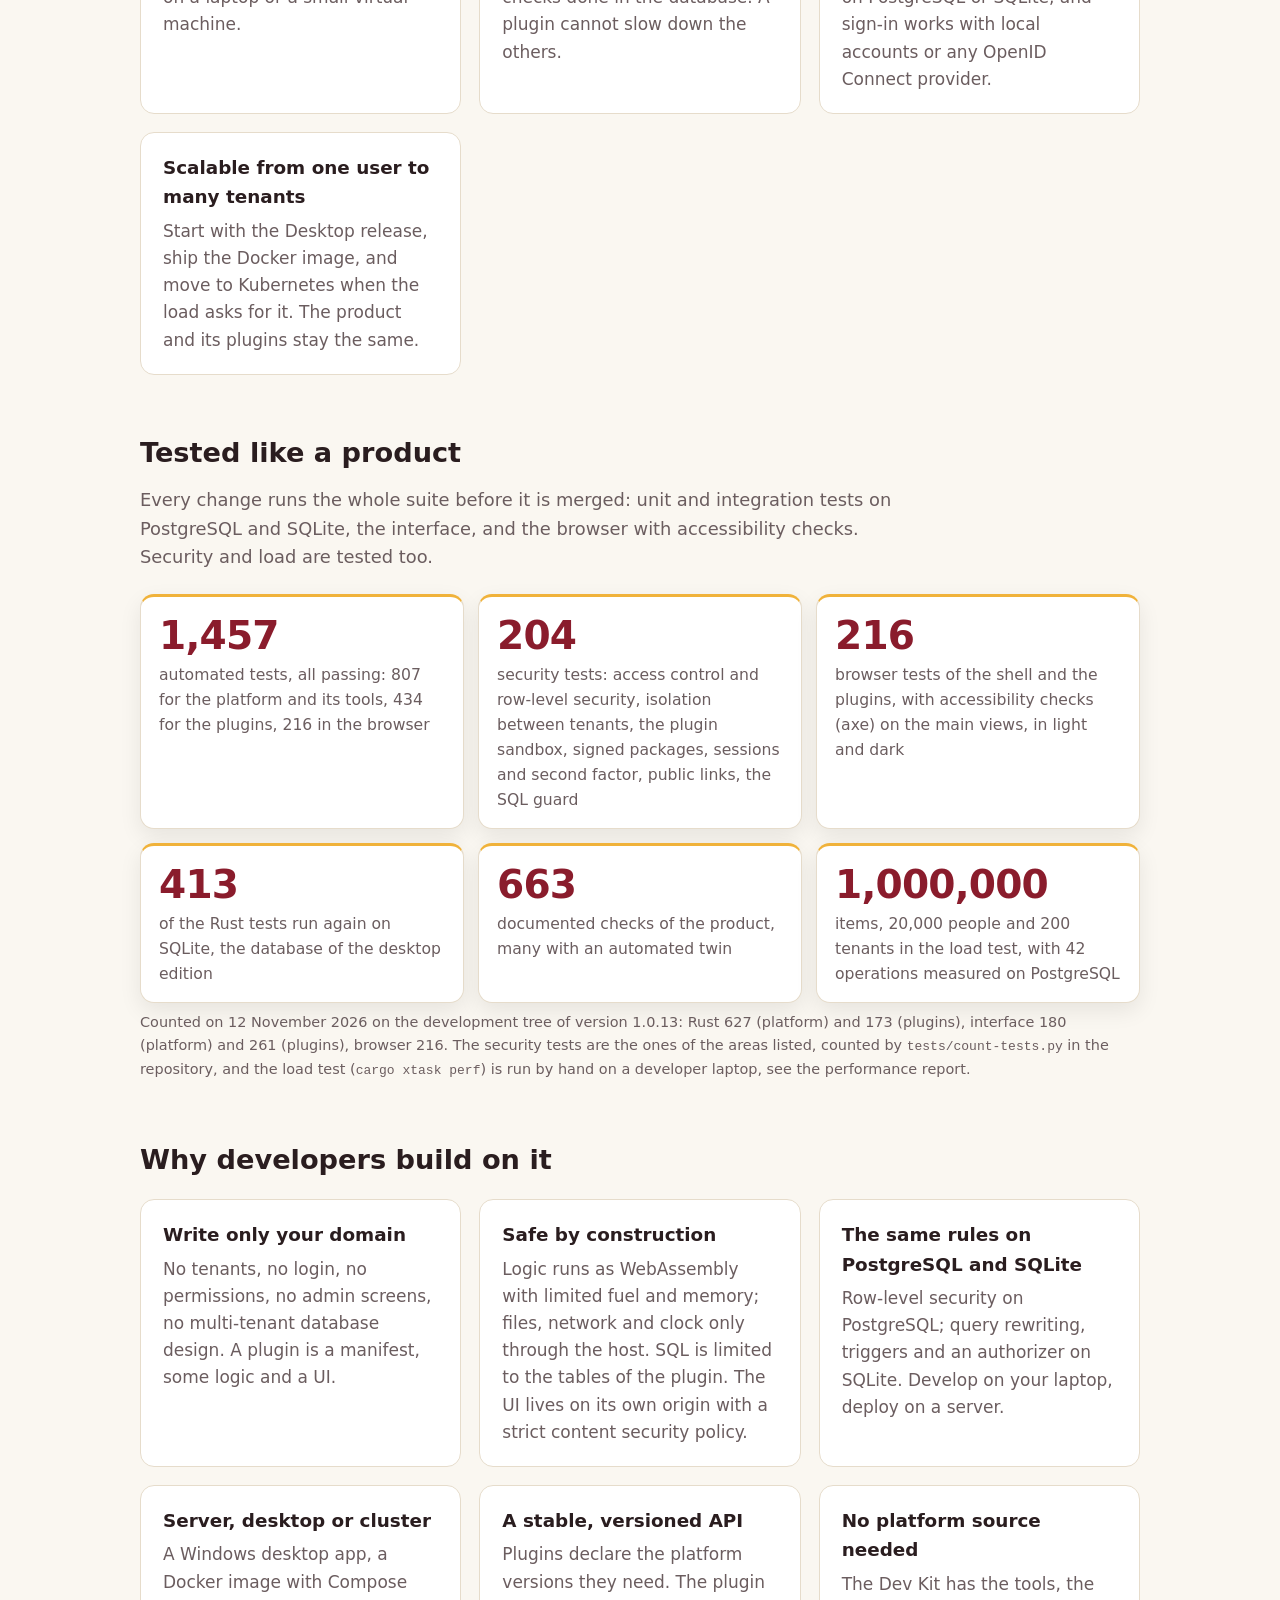
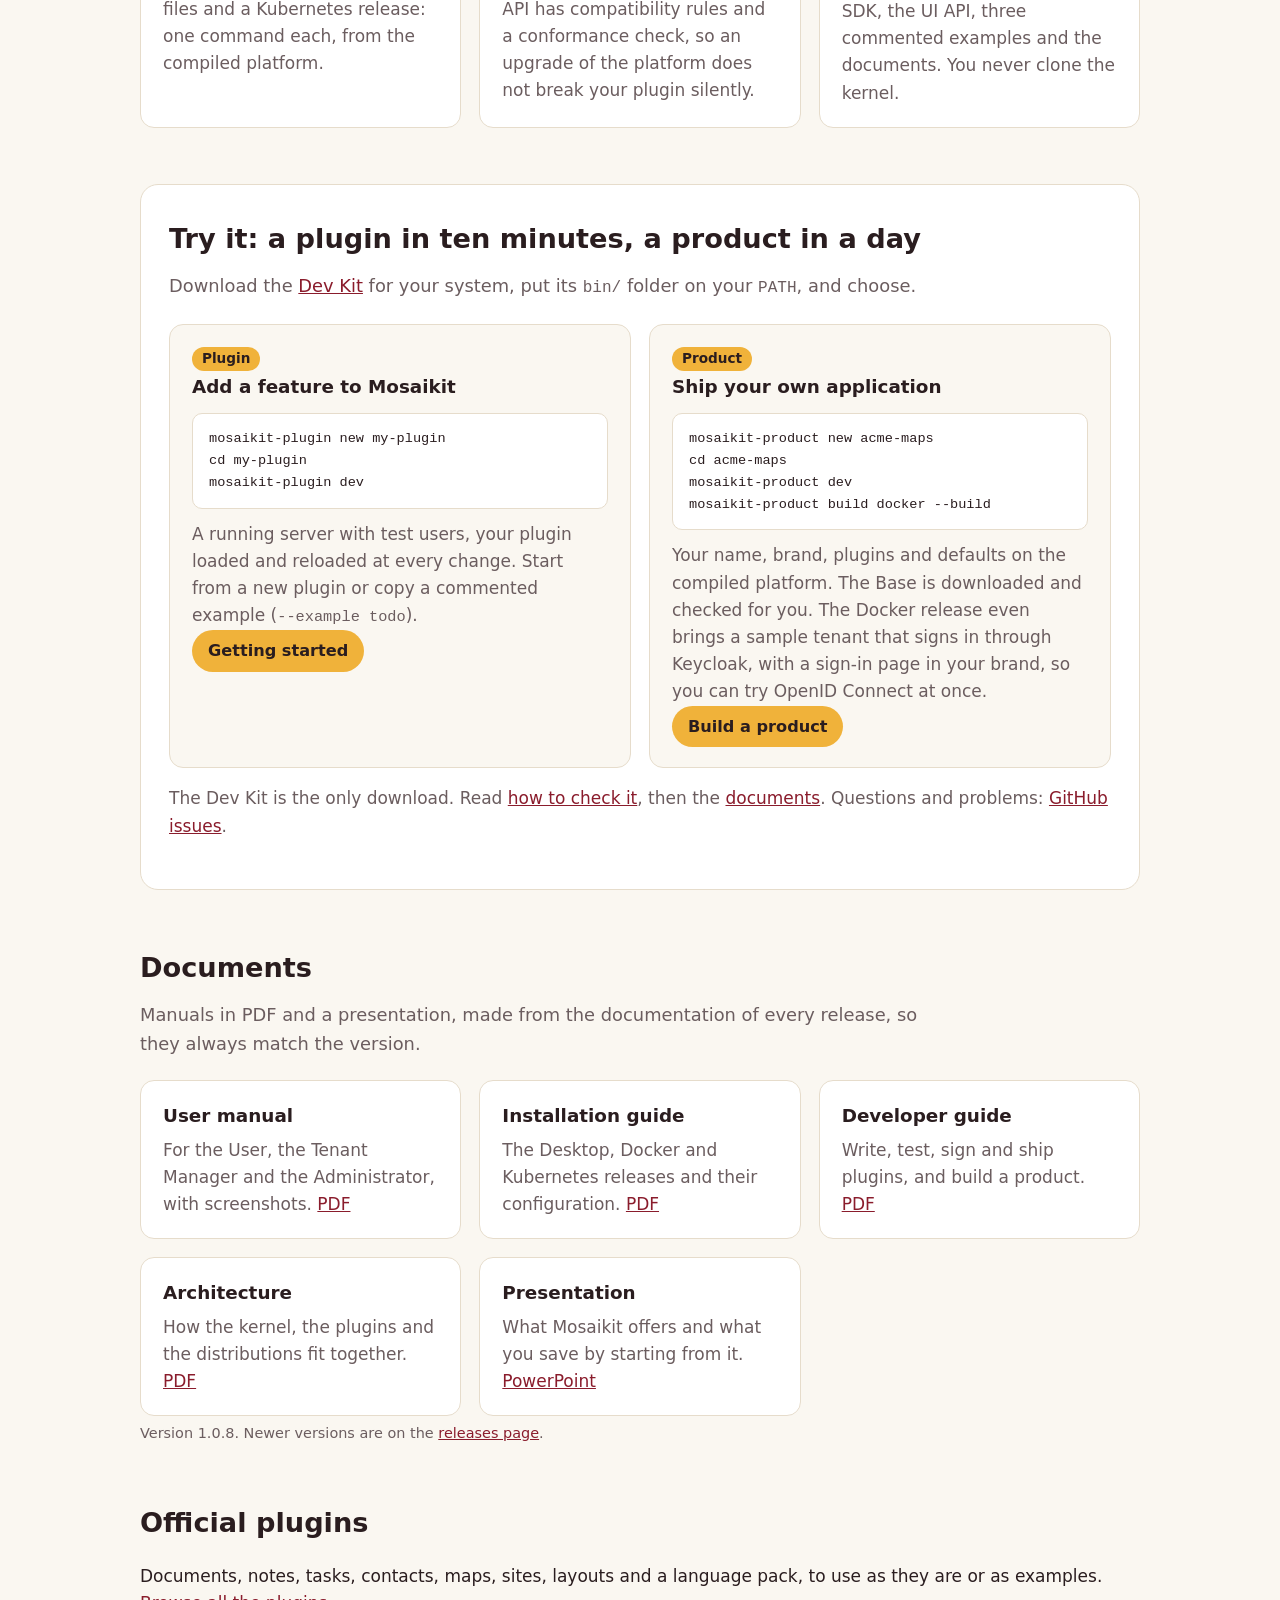
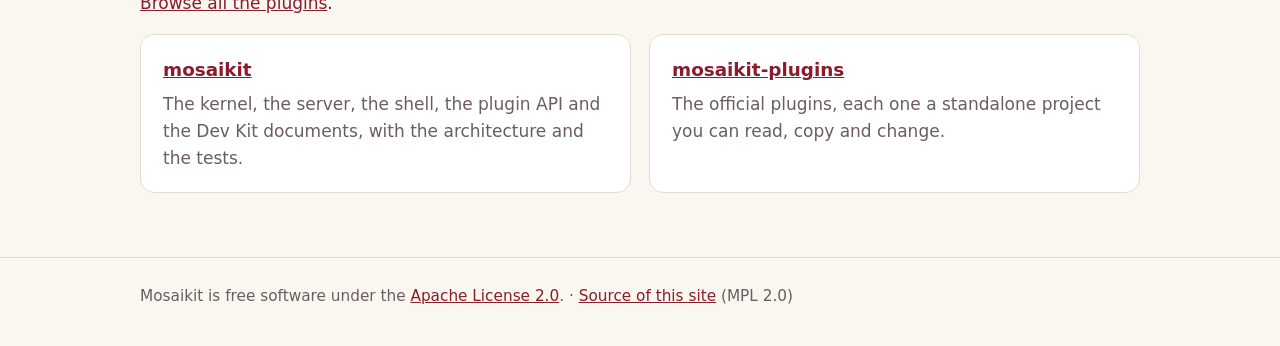
==== commit 5d51951c: "Home: the 22 MB are disk space (download and unpacked) Co-Authored-By: Claude Sonnet 5.5 <noreply@an" ====
--- a/index.html
+++ b/index.html
@@ -42,7 +42,7 @@
     <li><strong>3 roles</strong><span>Administrator, Tenant Manager, User</span></li>
     <li><strong>3 releases</strong><span>Desktop, Docker, Kubernetes</span></li>
     <li><strong>31 plugins</strong><span>apps, layouts and 7 languages, ready to install</span></li>
-    <li><strong>22 MB</strong><span>the whole Windows desktop edition, 31 plugins included, no database to install</span></li>
+    <li><strong>22 MB</strong><span>download (48 MB on disk) for the whole Windows desktop edition, 31 plugins included, no database to install</span></li>
   </ul>
 
   <section>
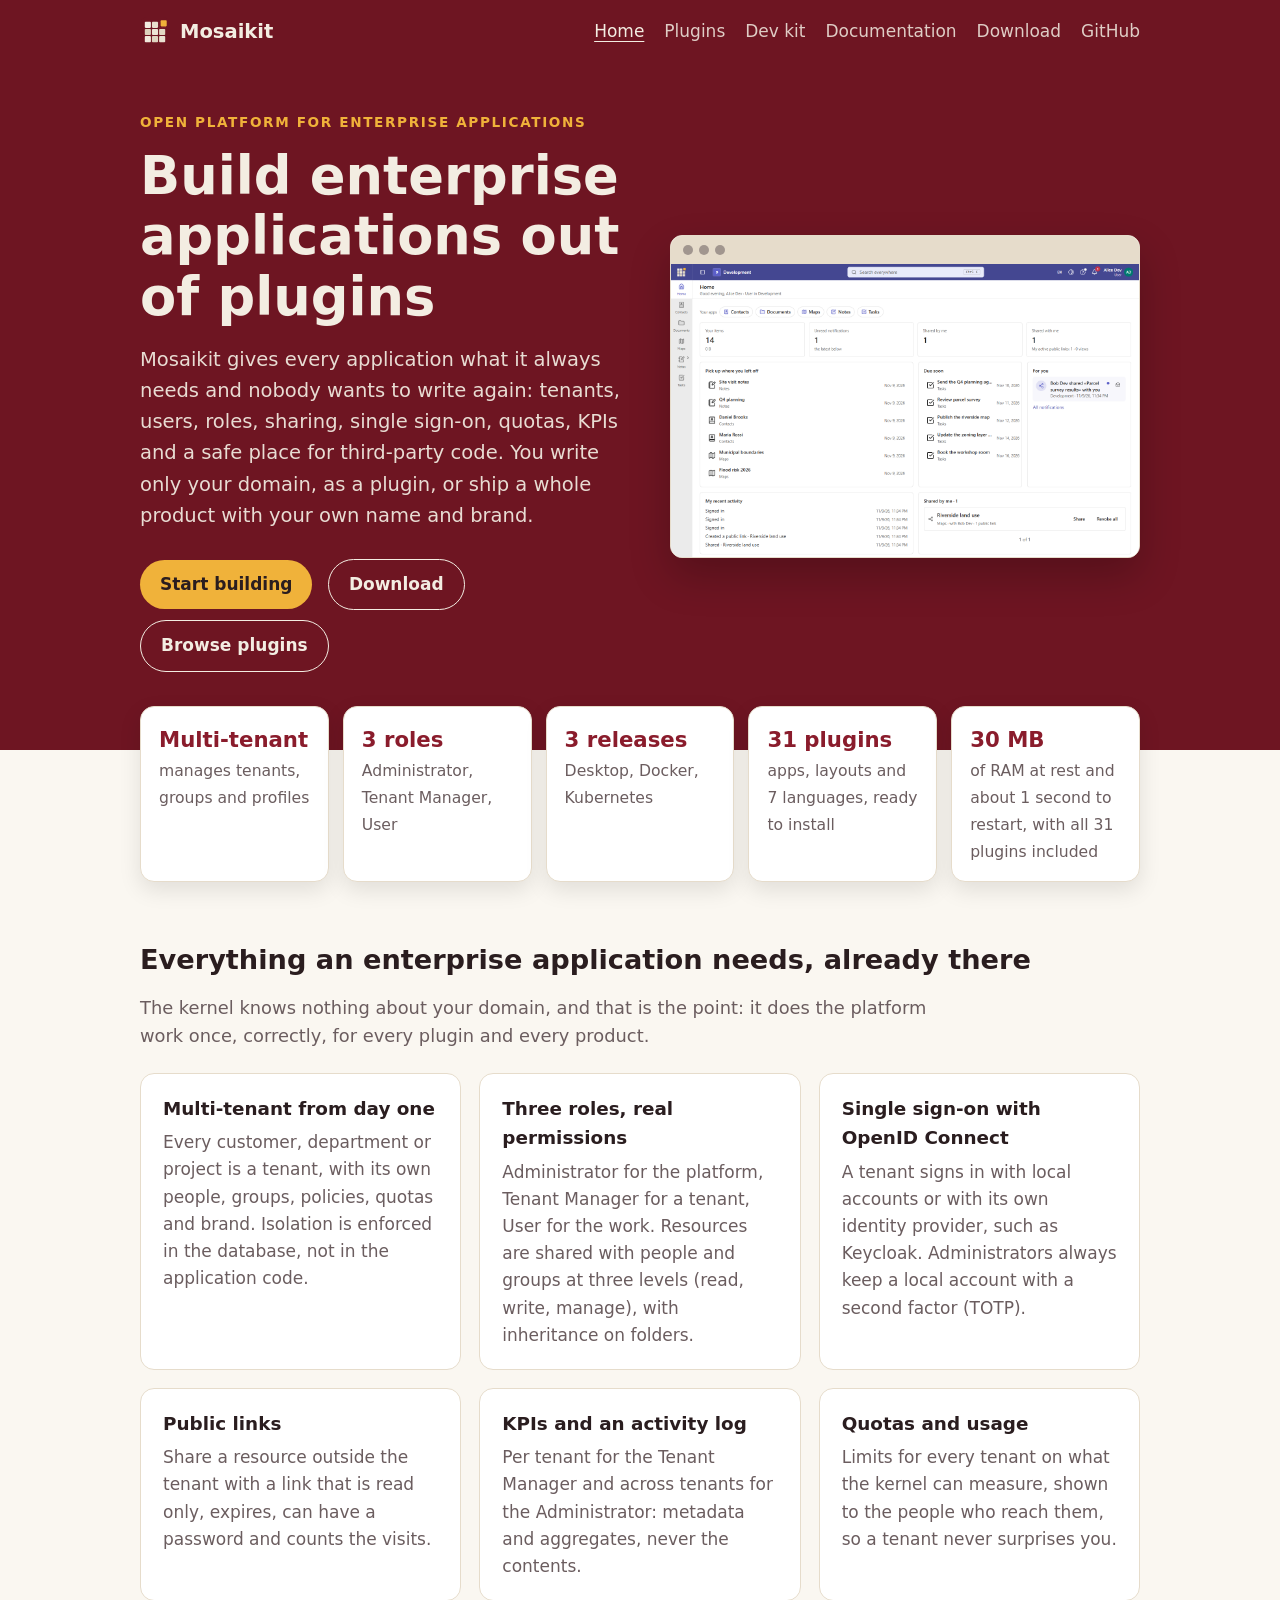
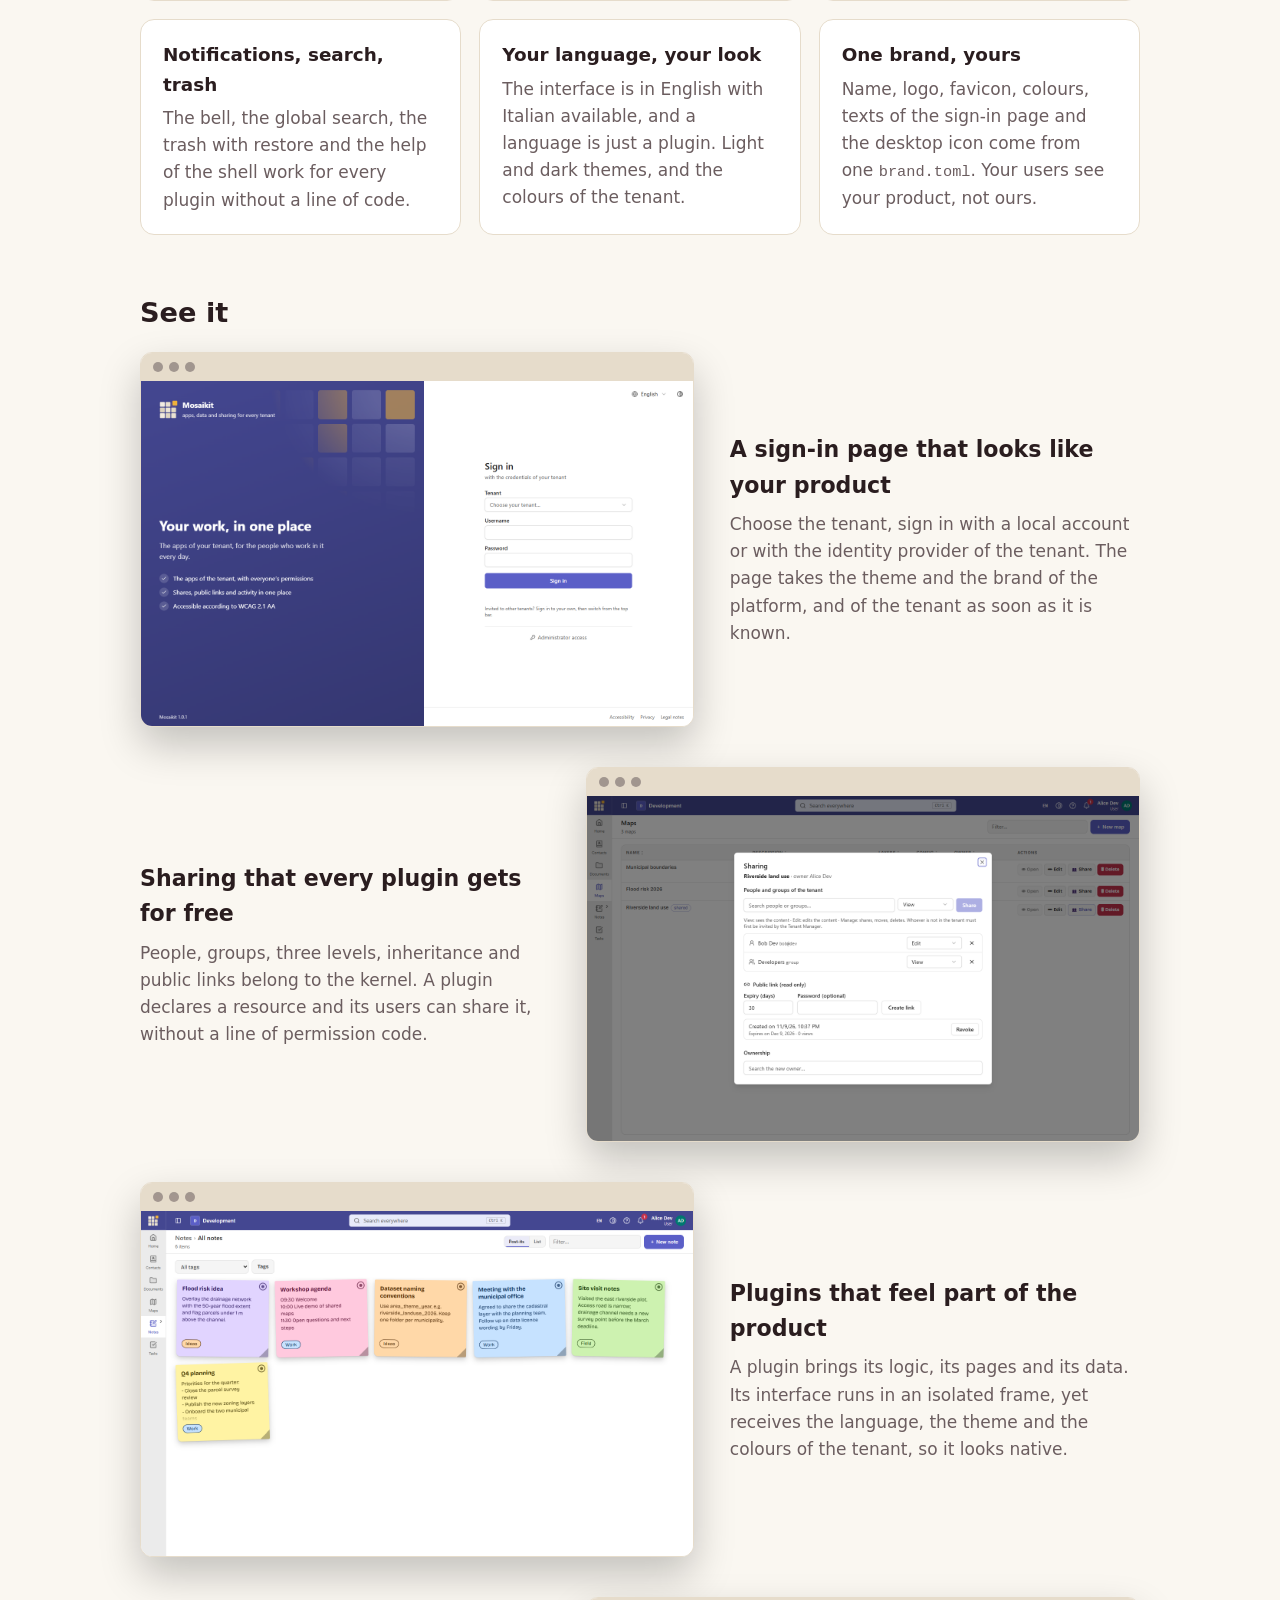
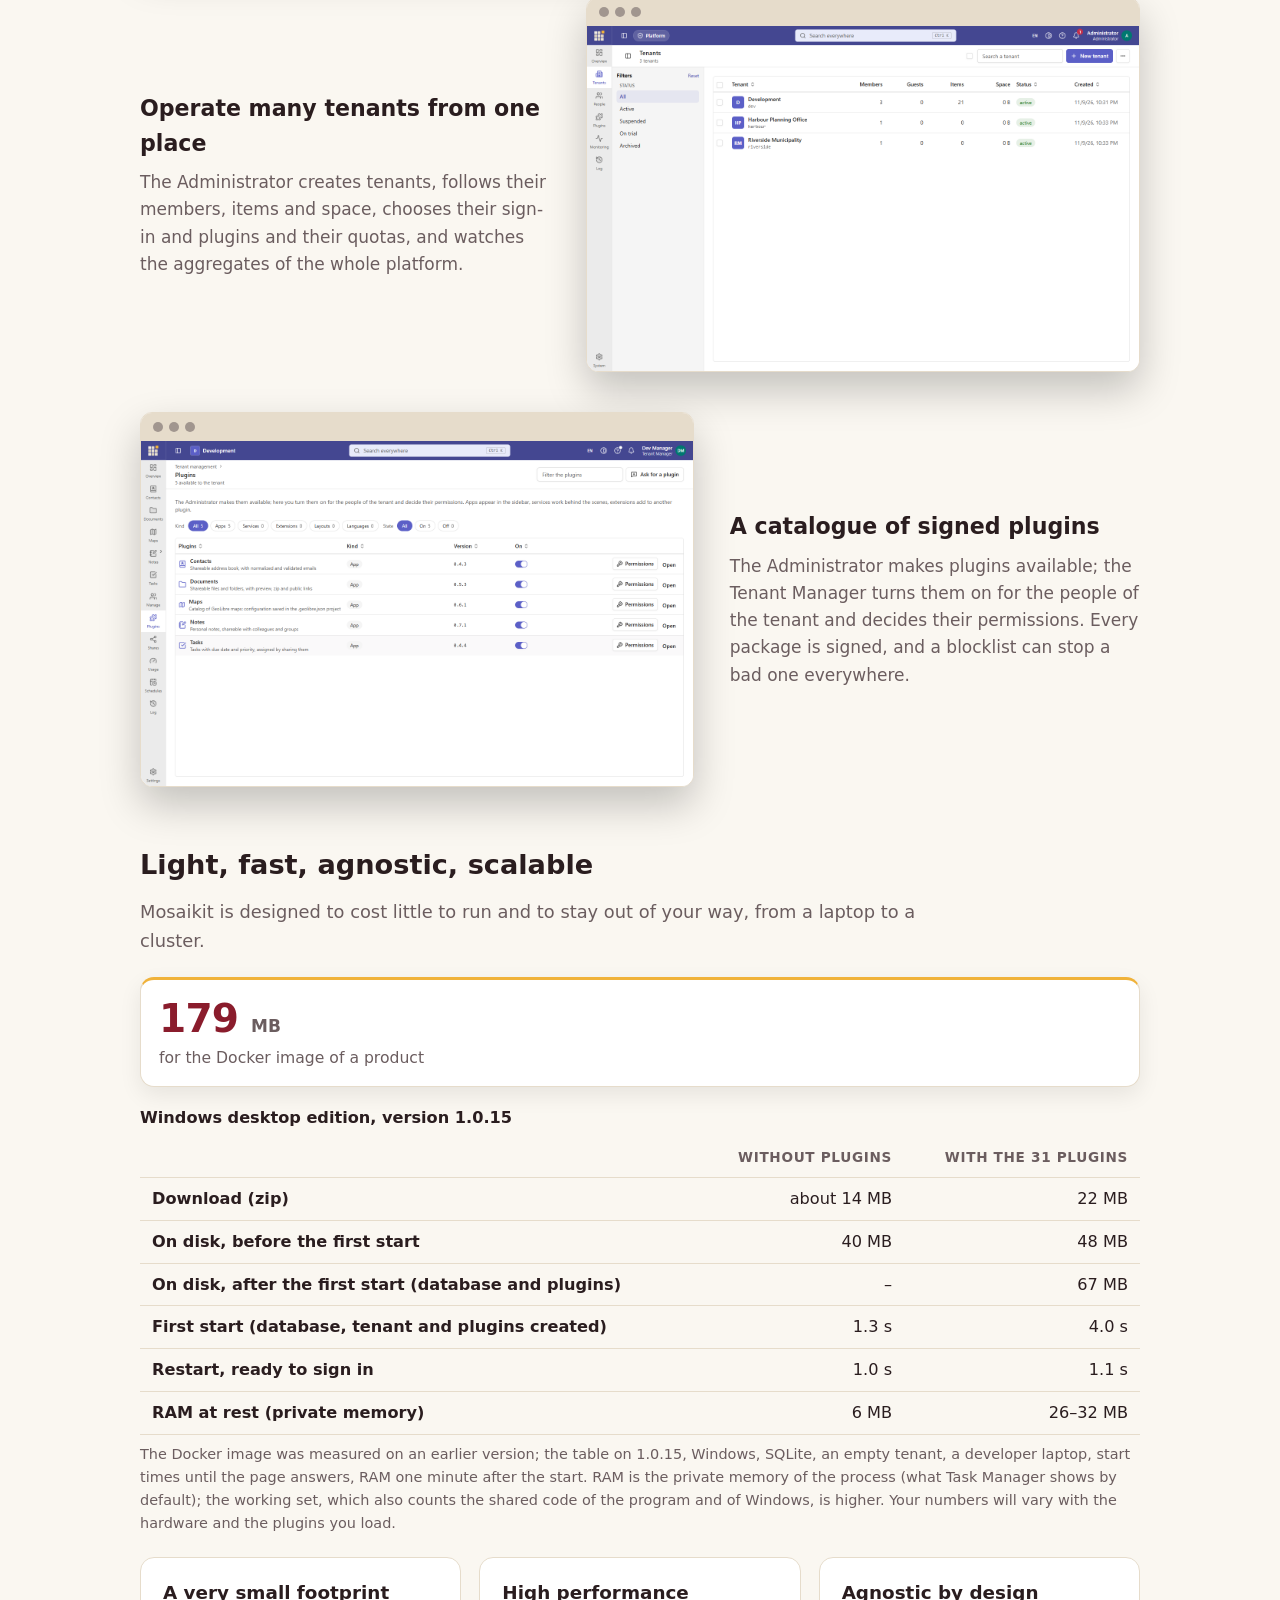
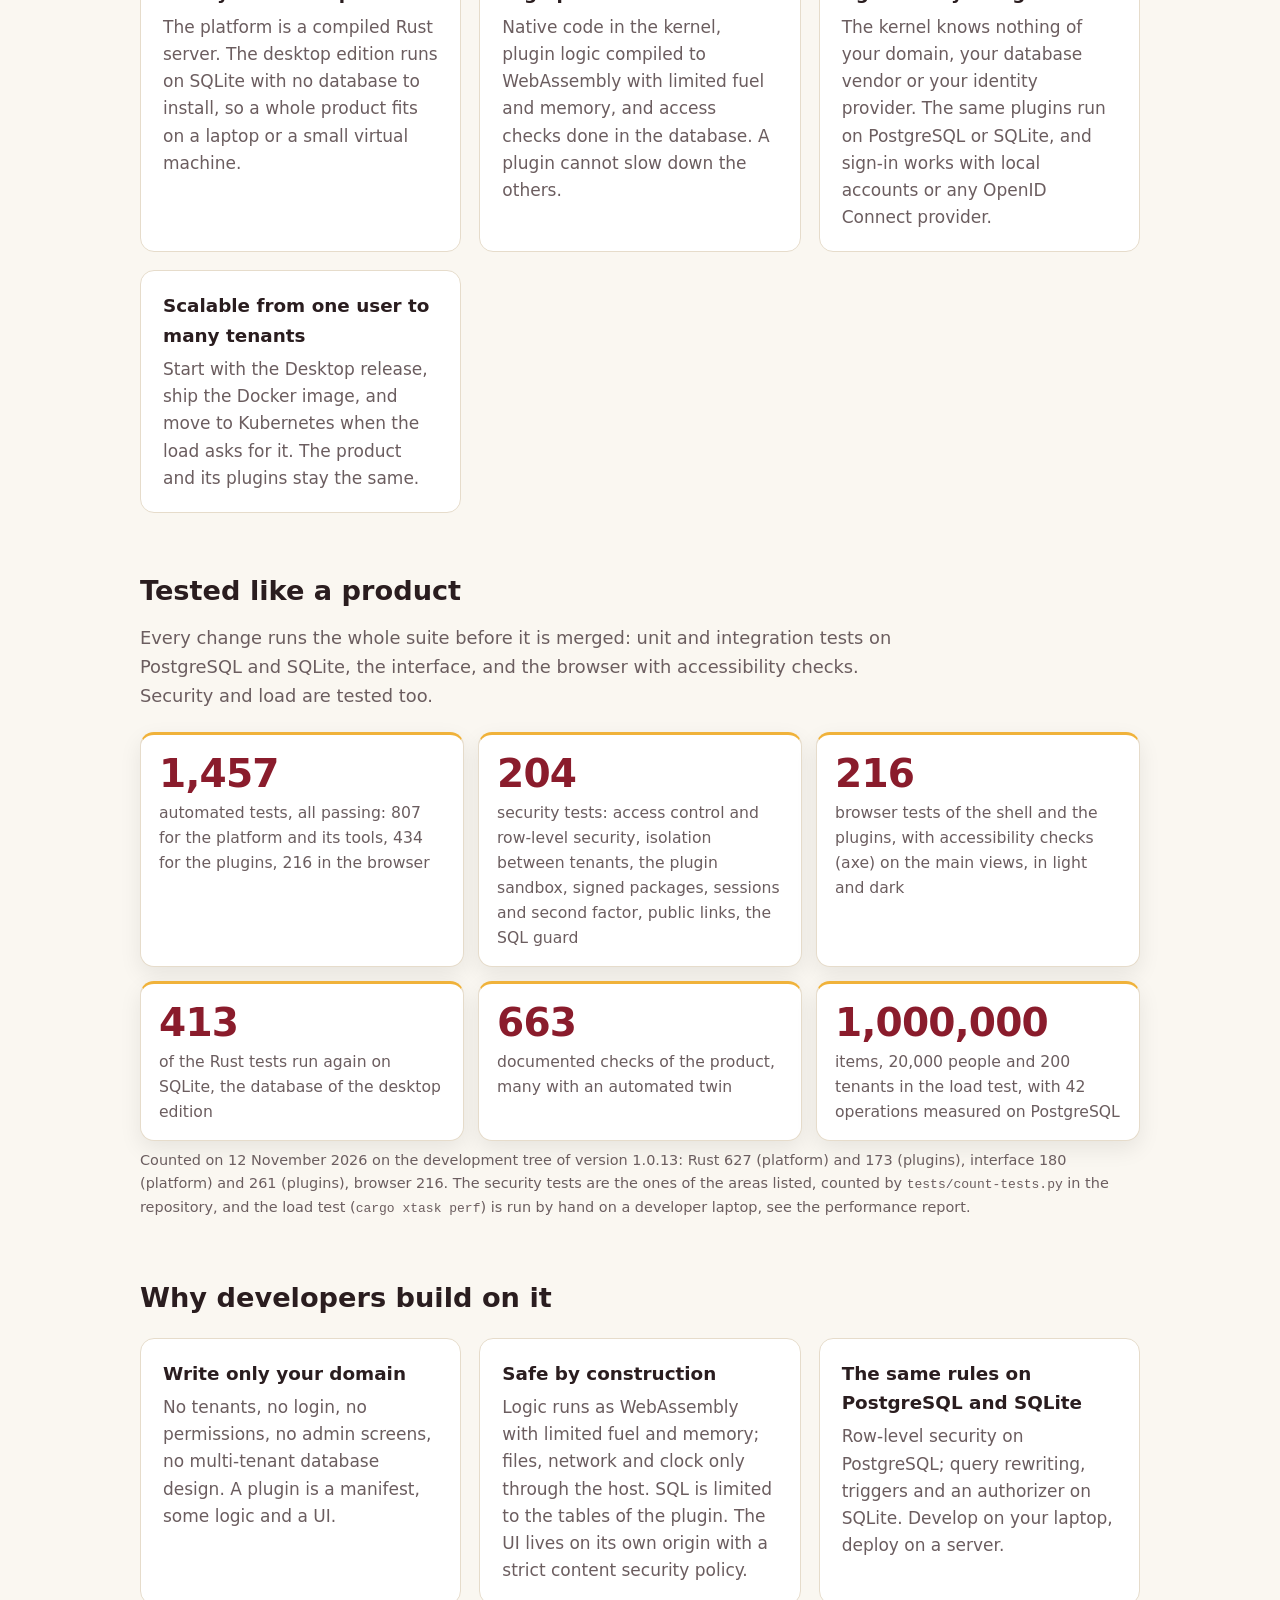
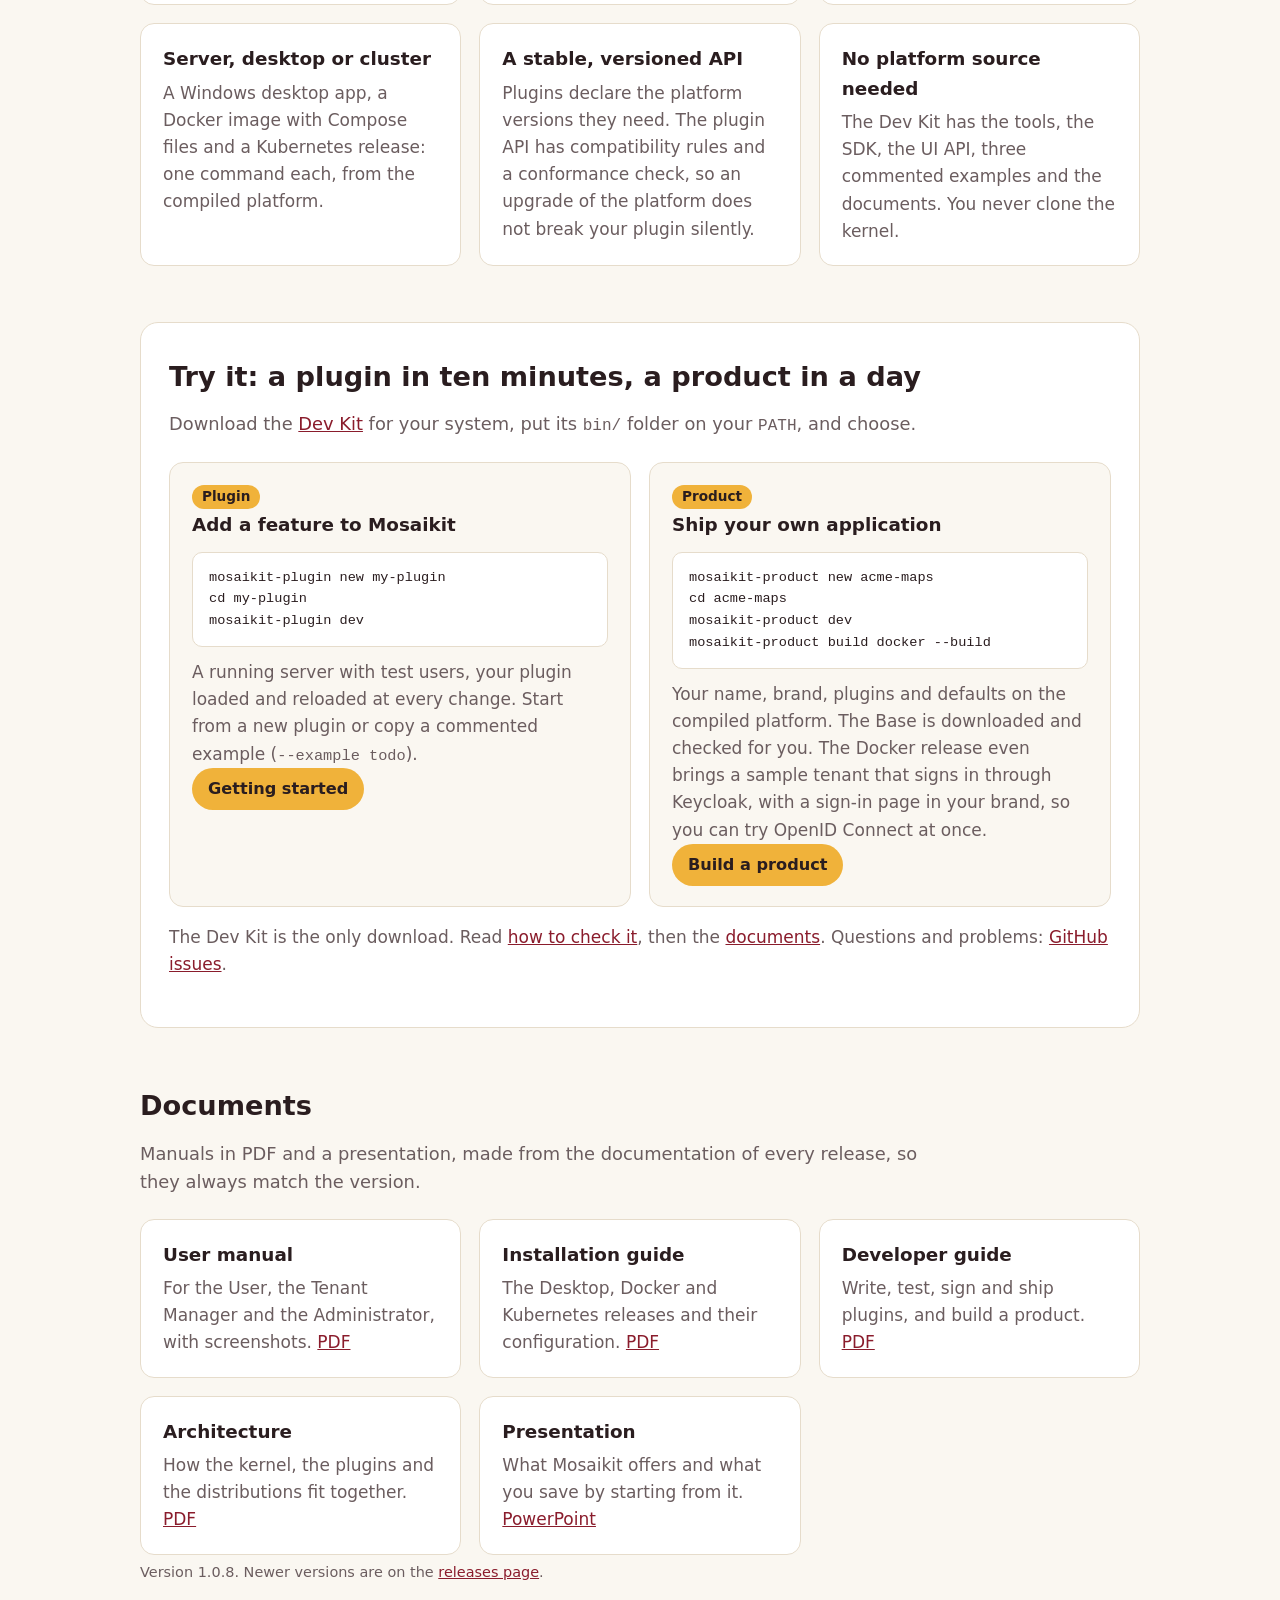
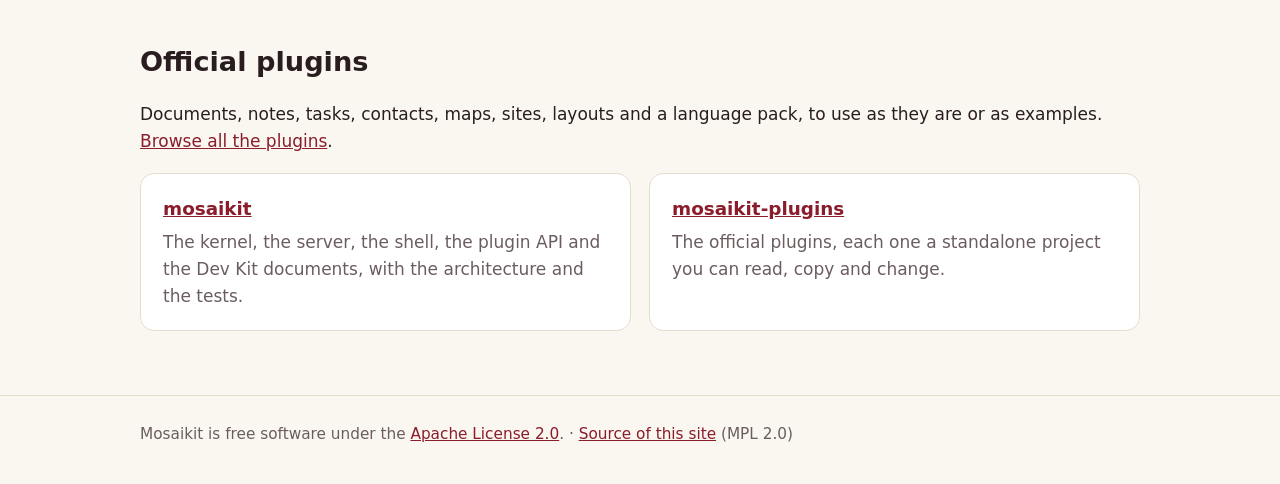
==== commit 436f7599: "Home: RAM and restart time in the card, the table of measures (1.0.15, with and without plugins) in " ====
--- a/index.html
+++ b/index.html
@@ -42,7 +42,7 @@
     <li><strong>3 roles</strong><span>Administrator, Tenant Manager, User</span></li>
     <li><strong>3 releases</strong><span>Desktop, Docker, Kubernetes</span></li>
     <li><strong>31 plugins</strong><span>apps, layouts and 7 languages, ready to install</span></li>
-    <li><strong>22 MB</strong><span>download (48 MB on disk) for the whole Windows desktop edition, 31 plugins included, no database to install</span></li>
+    <li><strong>30 MB</strong><span>of RAM at rest and about 1 second to restart, with all 31 plugins included</span></li>
   </ul>
 
   <section>
@@ -89,14 +89,21 @@
     <h2>Light, fast, agnostic, scalable</h2>
     <p class="lead">Mosaikit is designed to cost little to run and to stay out of your way, from a laptop to a cluster.</p>
     <ul class="kpis">
-      <li><strong>31 <small>MB</small></strong><span>of memory at rest, the whole desktop platform running</span></li>
-      <li><strong>0.8 <small>s</small></strong><span>to restart, ready to sign in</span></li>
-      <li><strong>2.9 <small>s</small></strong><span>for the very first start: database, tenant and plugins created</span></li>
-      <li><strong>17 <small>MB</small></strong><span>to download the desktop release, plugins included</span></li>
-      <li><strong>42 <small>MB</small></strong><span>for the single executable of the platform</span></li>
       <li><strong>179 <small>MB</small></strong><span>for the Docker image of a product</span></li>
     </ul>
-    <p class="fine">Measured on version 1.0.3, Windows desktop release, an empty tenant, a developer laptop. Your numbers will vary with the hardware and the plugins you load.</p>
+    <table class="measures">
+      <caption>Windows desktop edition, version 1.0.15</caption>
+      <thead><tr><th></th><th>Without plugins</th><th>With the 31 plugins</th></tr></thead>
+      <tbody>
+        <tr><th scope="row">Download (zip)</th><td>about 14 MB</td><td>22 MB</td></tr>
+        <tr><th scope="row">On disk, before the first start</th><td>40 MB</td><td>48 MB</td></tr>
+        <tr><th scope="row">On disk, after the first start (database and plugins)</th><td>&ndash;</td><td>67 MB</td></tr>
+        <tr><th scope="row">First start (database, tenant and plugins created)</th><td>1.3 s</td><td>4.0 s</td></tr>
+        <tr><th scope="row">Restart, ready to sign in</th><td>1.0 s</td><td>1.1 s</td></tr>
+        <tr><th scope="row">RAM at rest (private memory)</th><td>6 MB</td><td>26&ndash;32 MB</td></tr>
+      </tbody>
+    </table>
+    <p class="fine">The Docker image was measured on an earlier version; the table on 1.0.15, Windows, SQLite, an empty tenant, a developer laptop, start times until the page answers, RAM one minute after the start. RAM is the private memory of the process (what Task Manager shows by default); the working set, which also counts the shared code of the program and of Windows, is higher. Your numbers will vary with the hardware and the plugins you load.</p>
     <div class="grid two">
       <div class="card"><h3>A very small footprint</h3><p>The platform is a compiled Rust server. The desktop edition runs on SQLite with no database to install, so a whole product fits on a laptop or a small virtual machine.</p></div>
       <div class="card"><h3>High performance</h3><p>Native code in the kernel, plugin logic compiled to WebAssembly with limited fuel and memory, and access checks done in the database. A plugin cannot slow down the others.</p></div>
--- a/assets/site.css
+++ b/assets/site.css
@@ -154,3 +154,9 @@
 #viewer .uses { margin: 0 0 12px; padding-left: 1.15em; color: var(--muted); }
 #viewer .uses li { margin: 3px 0; }
 @media (max-width: 760px) { #viewer .vbody { grid-template-columns: 1fr; } }
+
+.measures { width: 100%; border-collapse: collapse; margin: 18px 0 8px; font-size: .95rem; }
+.measures caption { text-align: left; font-weight: 700; padding-bottom: 8px; }
+.measures th, .measures td { padding: 8px 12px; border-bottom: 1px solid var(--line); text-align: right; }
+.measures thead th { color: var(--muted); font-size: .8rem; text-transform: uppercase; letter-spacing: .05em; }
+.measures th:first-child, .measures tbody th { text-align: left; font-weight: 600; }
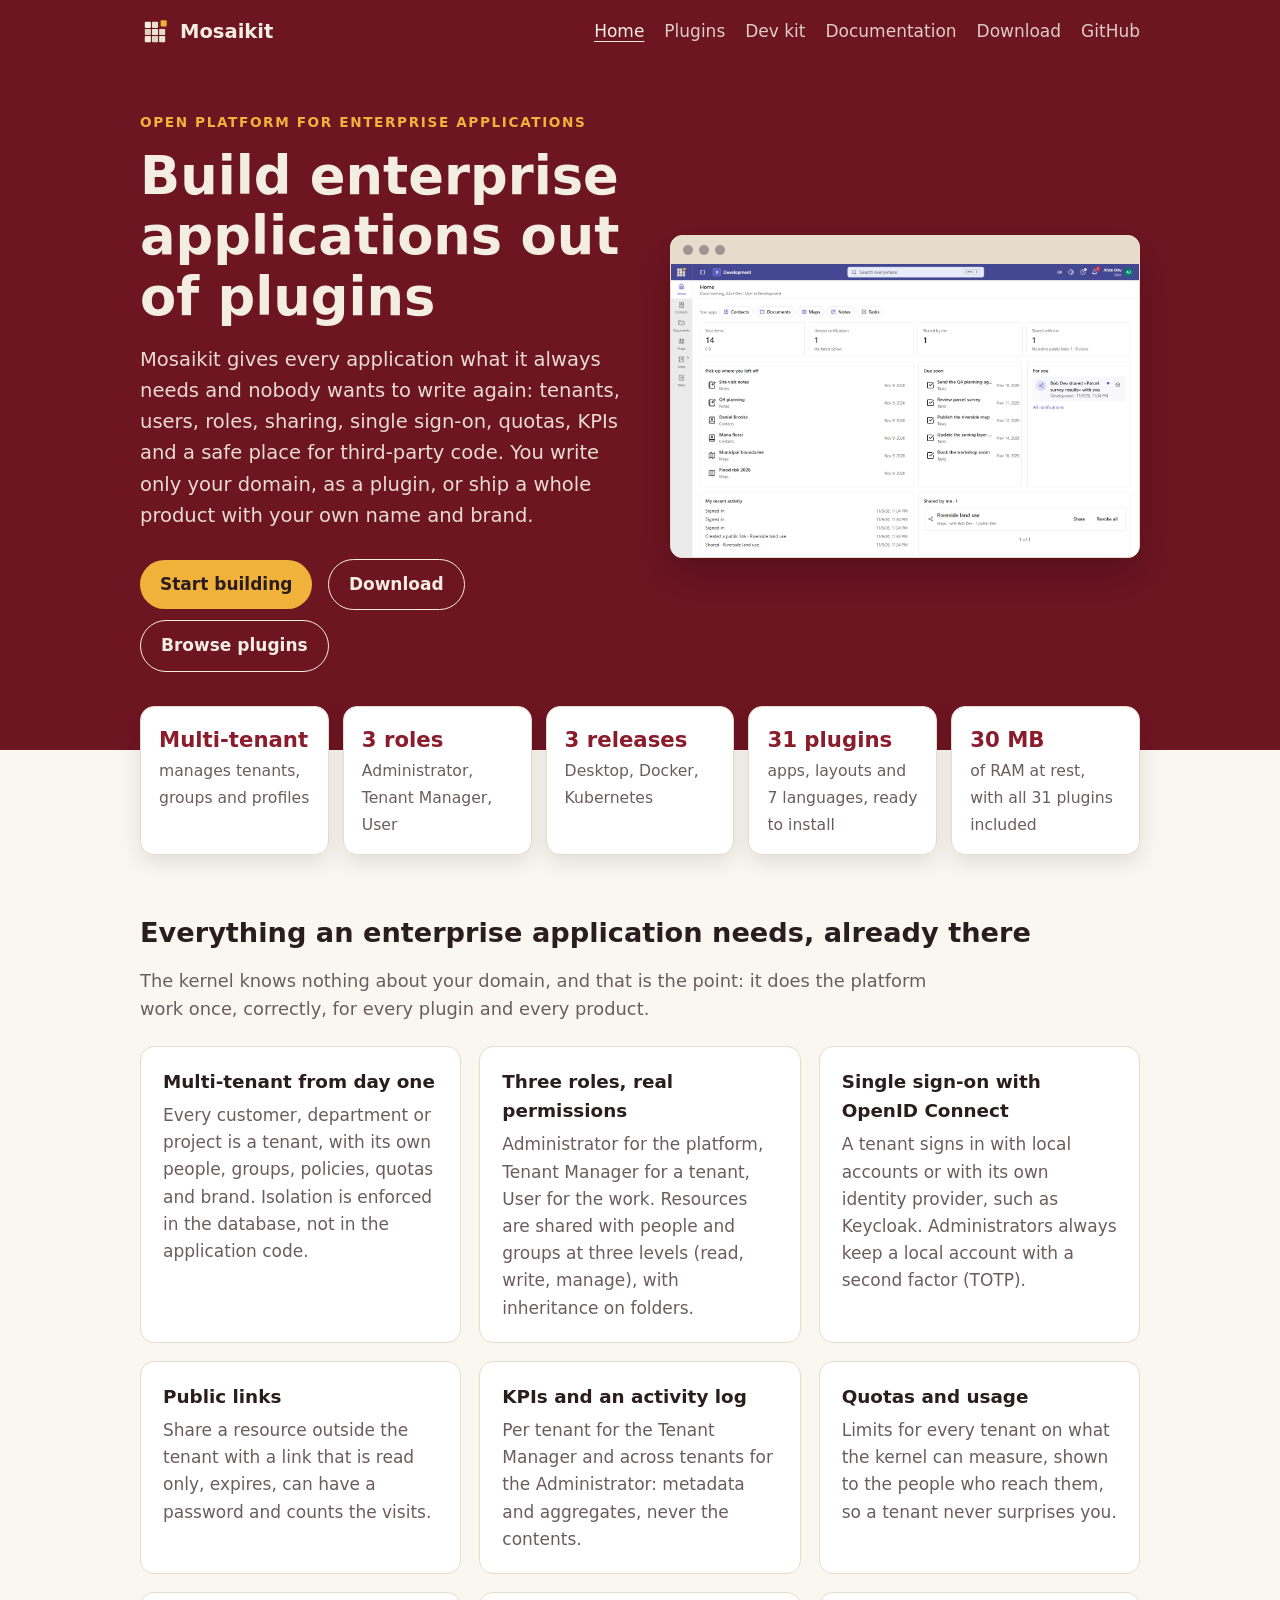
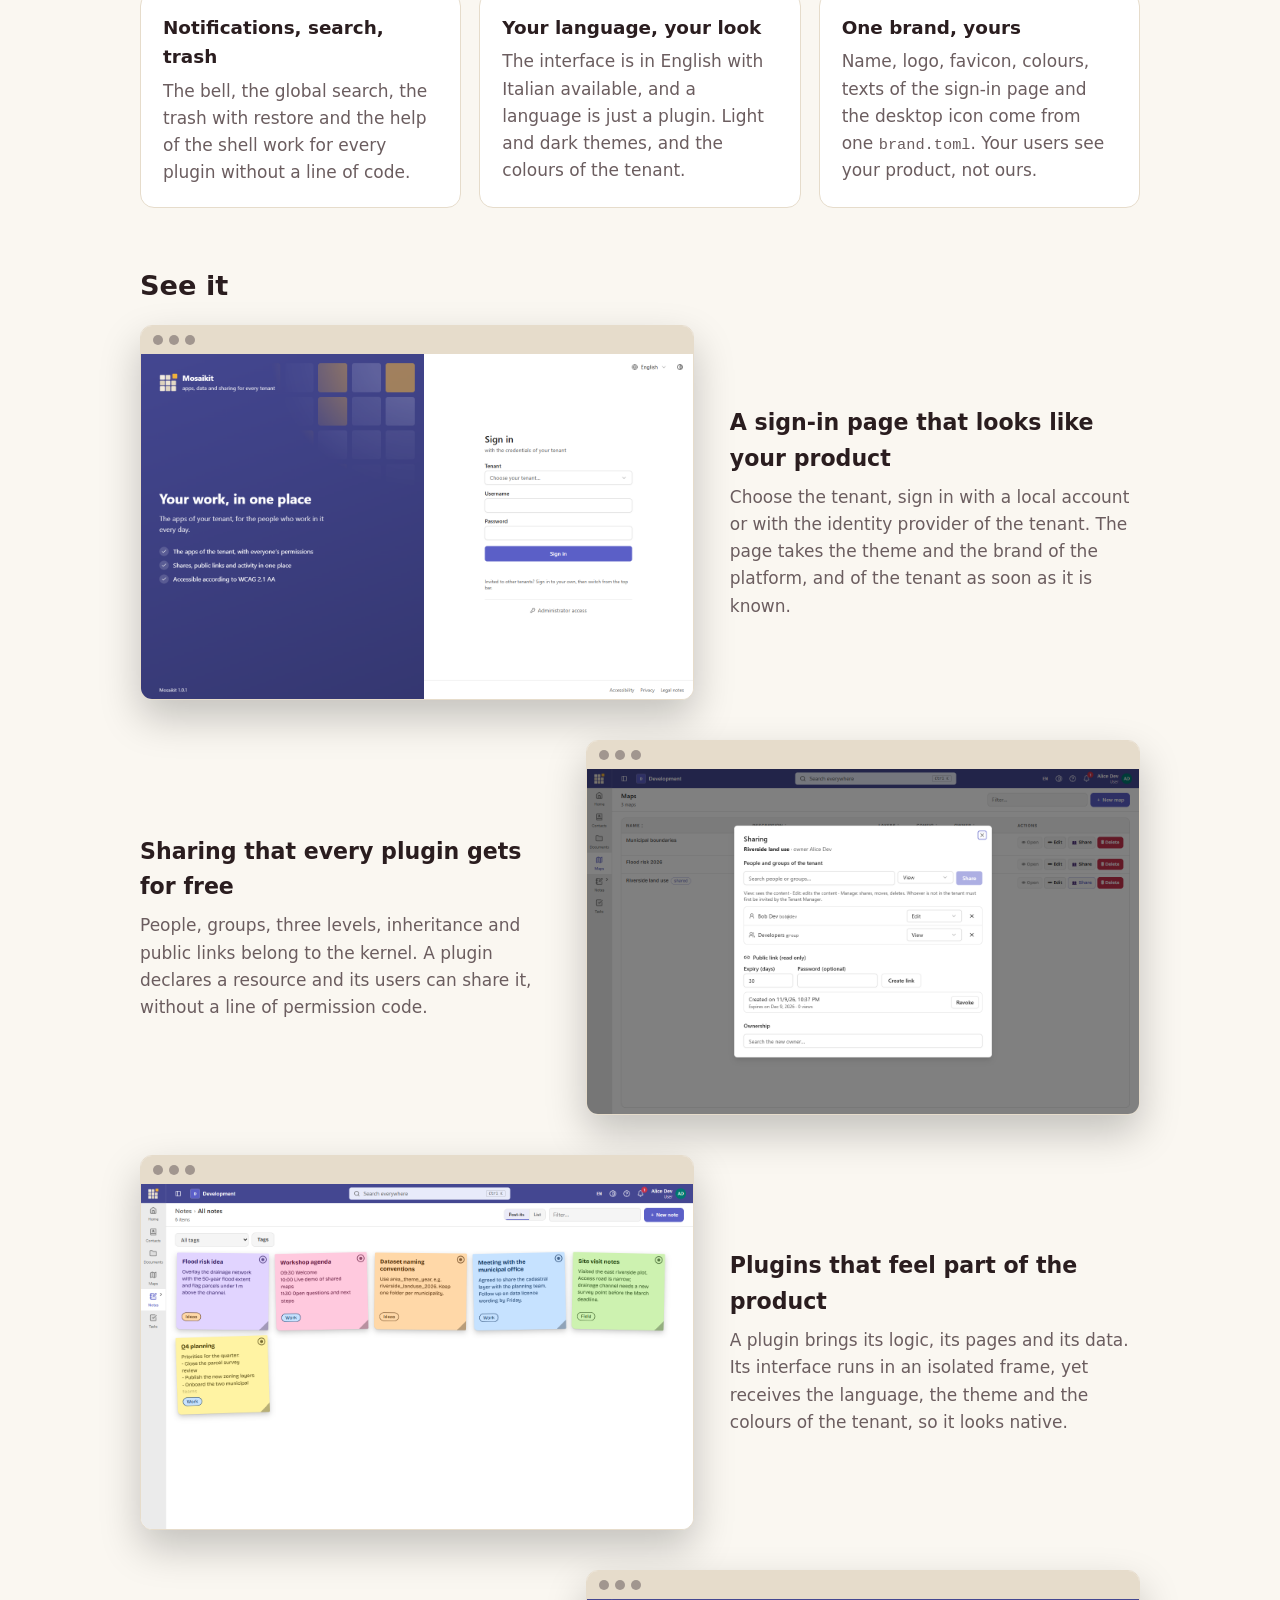
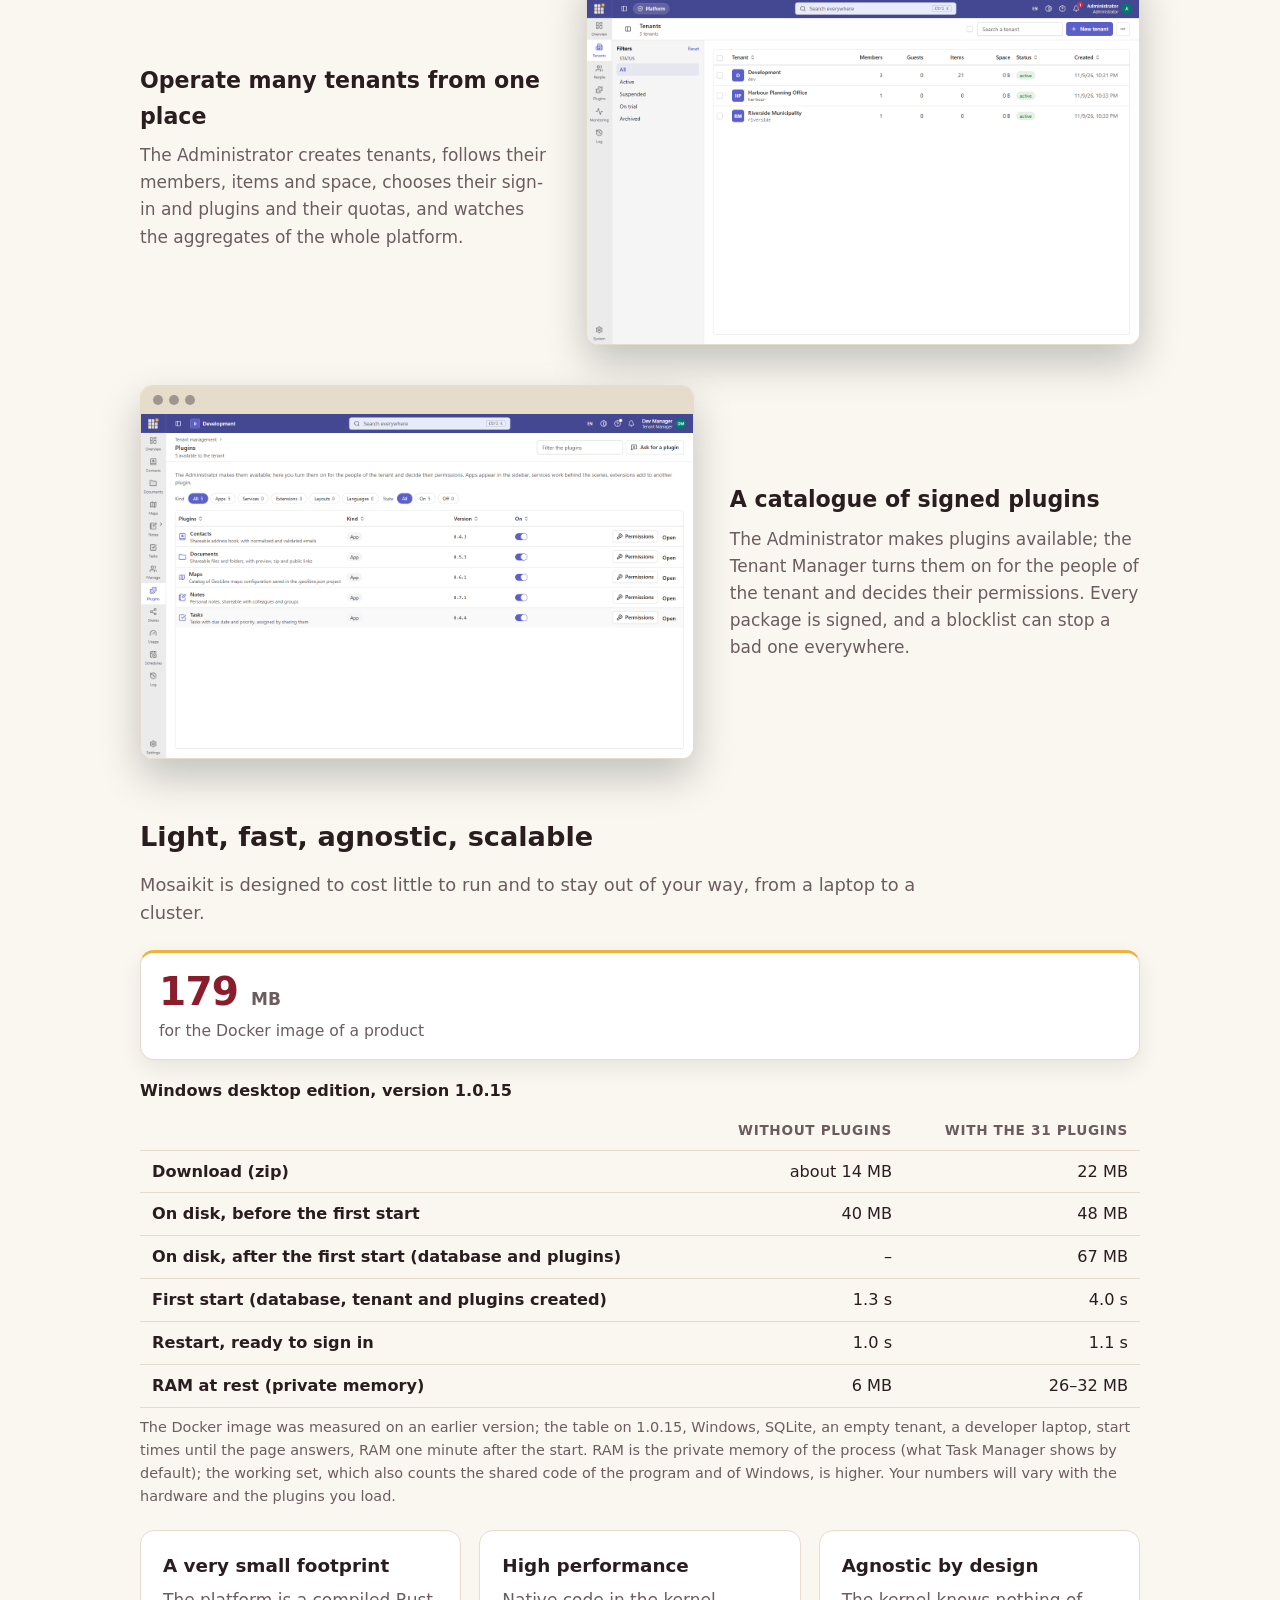
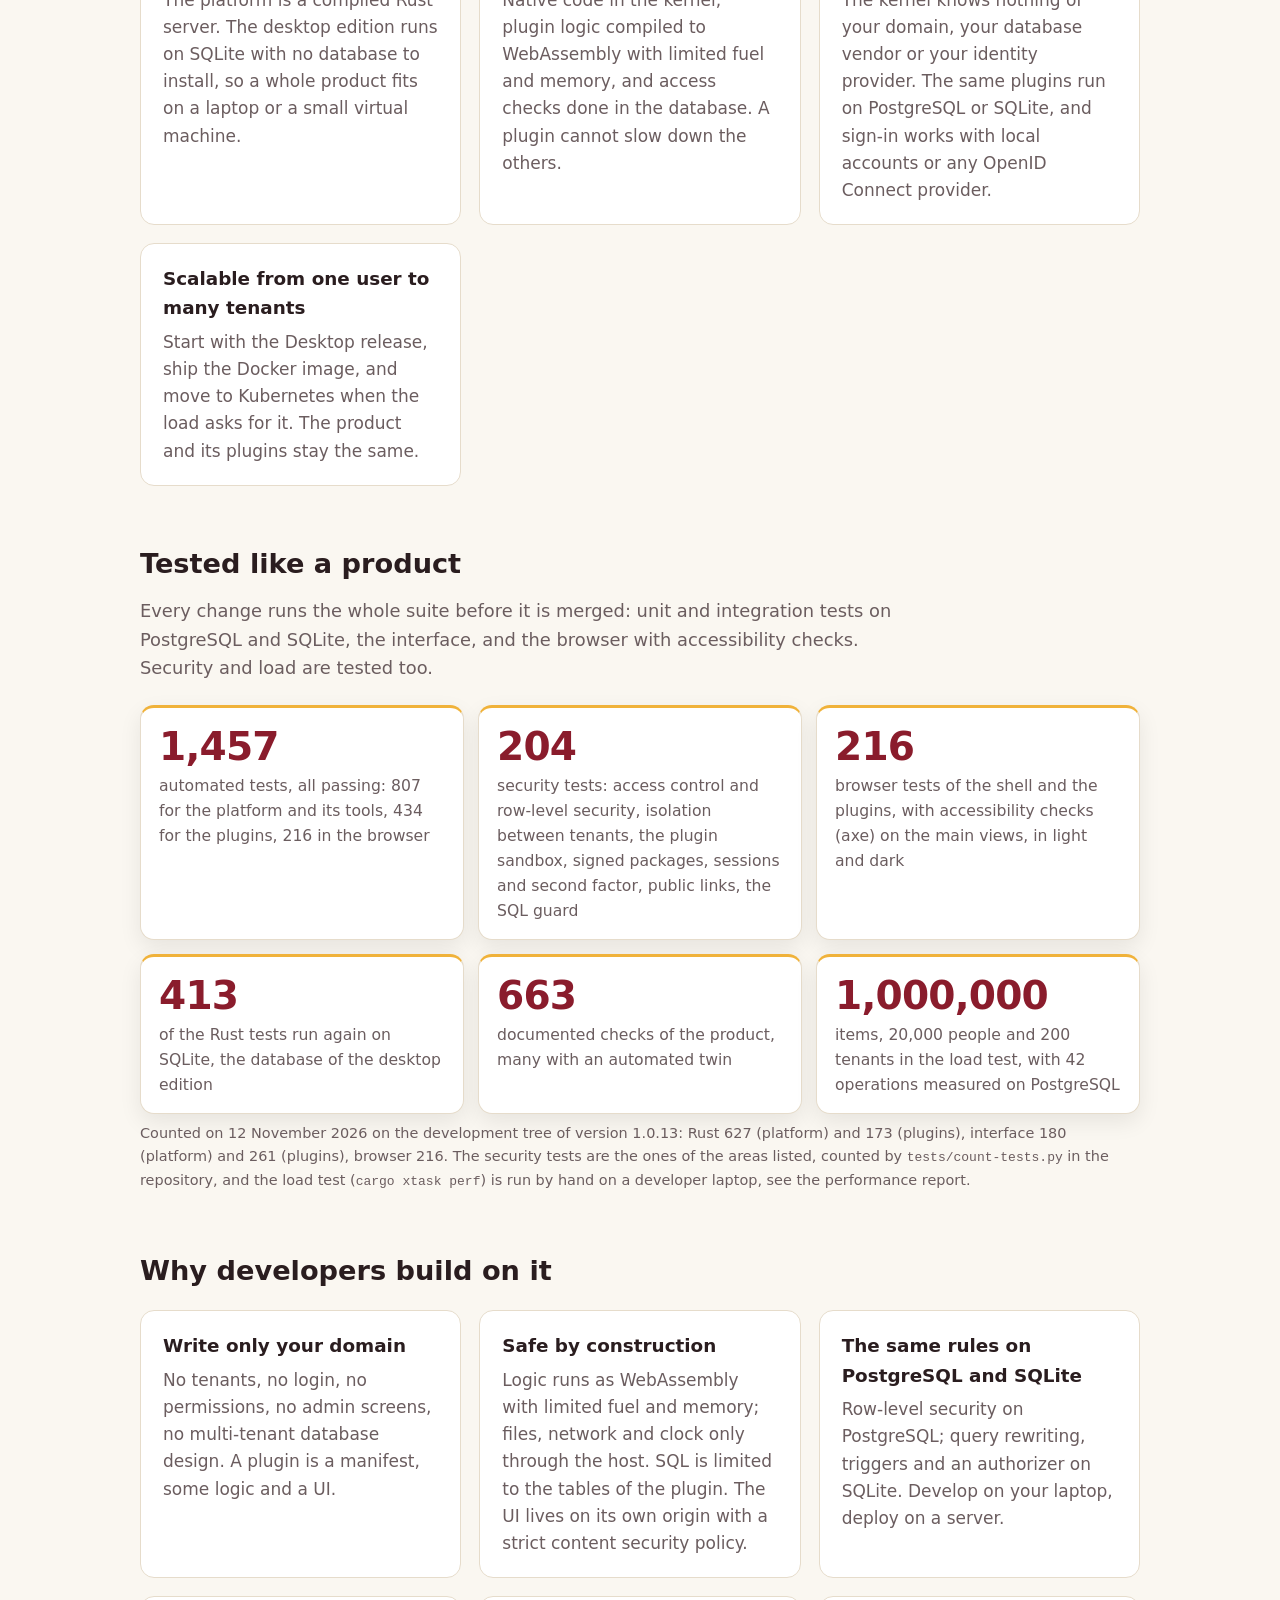
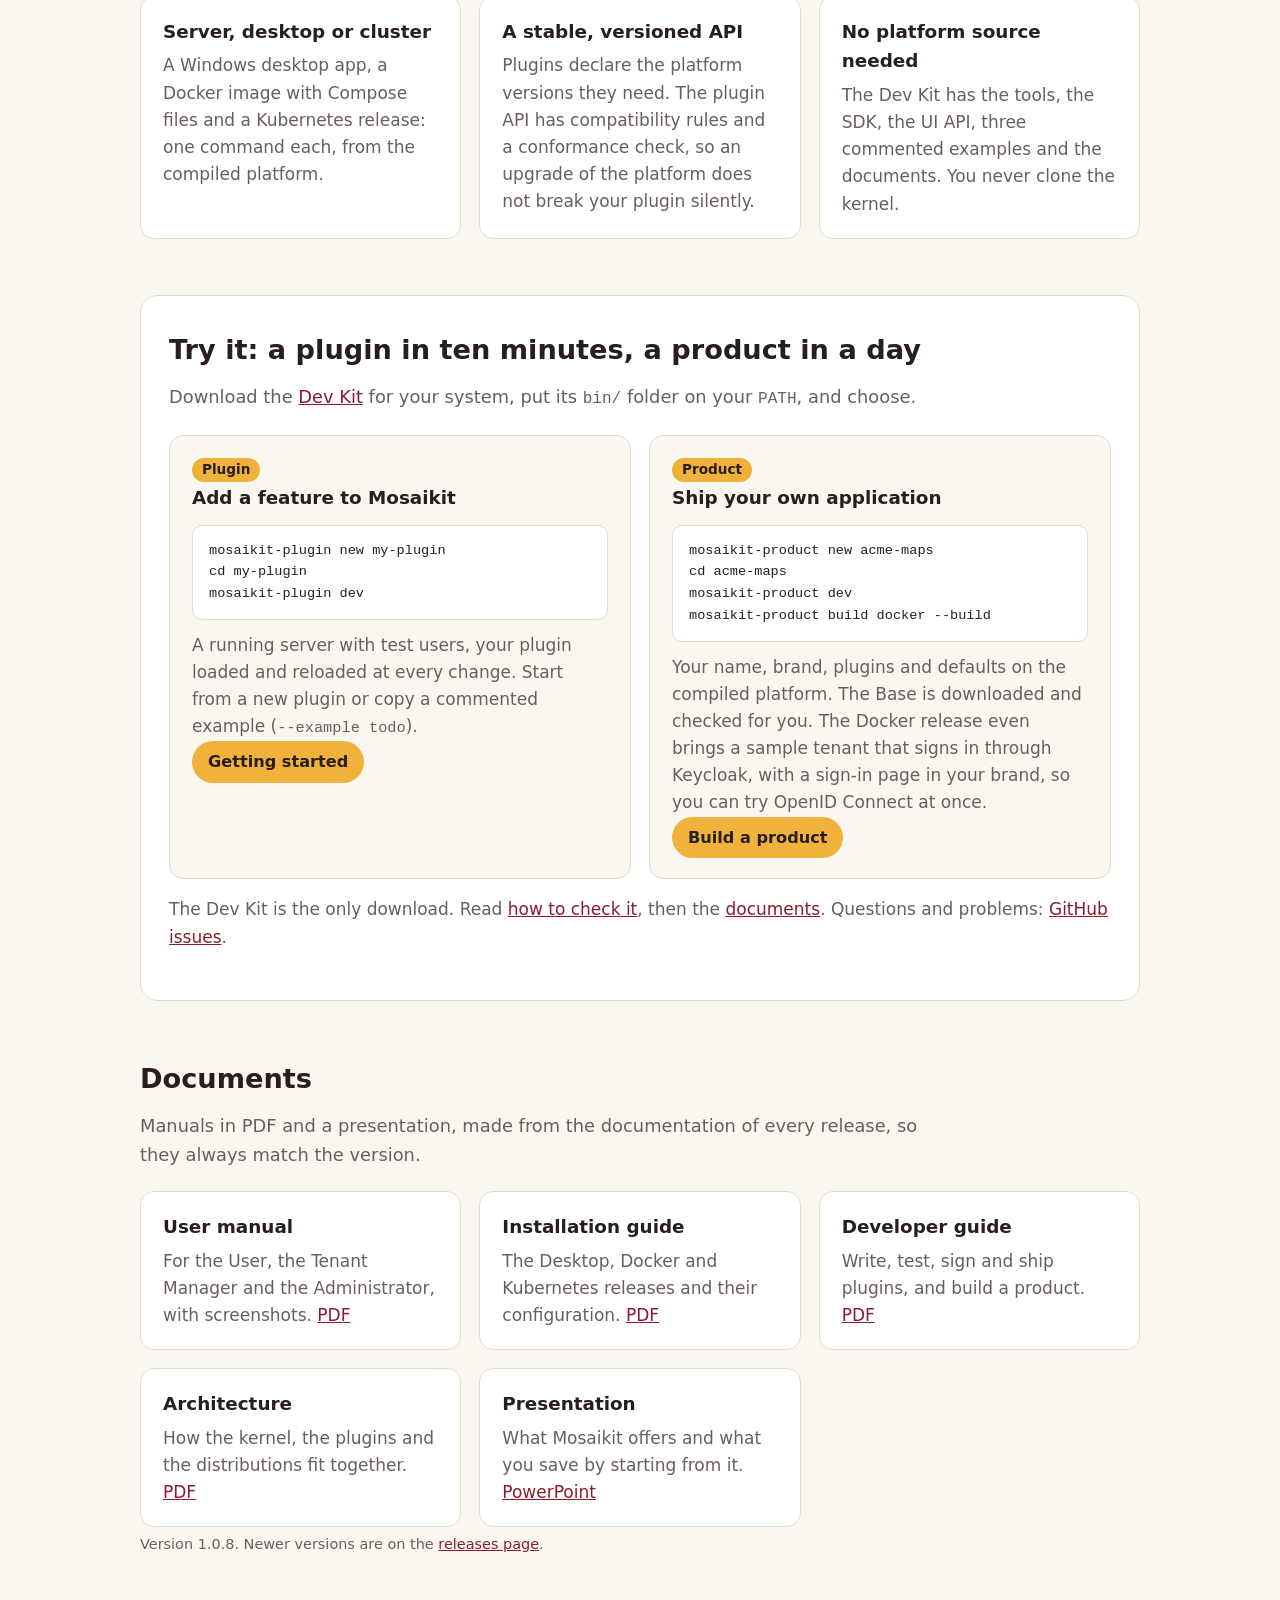
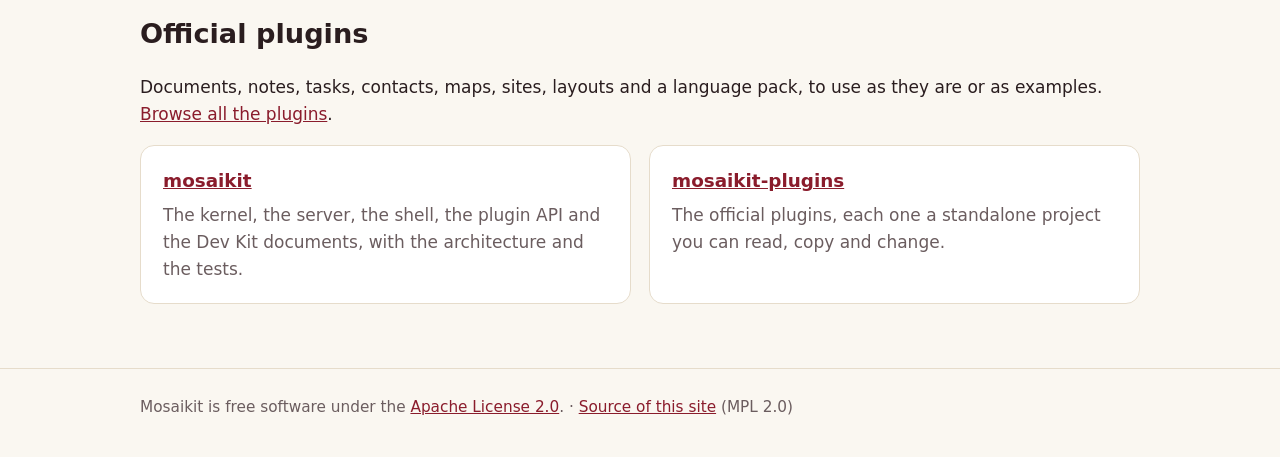
==== commit b3522826: "Home: the start time leaves the first card Co-Authored-By: Claude Sonnet 5.5 <noreply@anthropic.com>" ====
--- a/index.html
+++ b/index.html
@@ -42,7 +42,7 @@
     <li><strong>3 roles</strong><span>Administrator, Tenant Manager, User</span></li>
     <li><strong>3 releases</strong><span>Desktop, Docker, Kubernetes</span></li>
     <li><strong>31 plugins</strong><span>apps, layouts and 7 languages, ready to install</span></li>
-    <li><strong>30 MB</strong><span>of RAM at rest and about 1 second to restart, with all 31 plugins included</span></li>
+    <li><strong>30 MB</strong><span>of RAM at rest, with all 31 plugins included</span></li>
   </ul>
 
   <section>
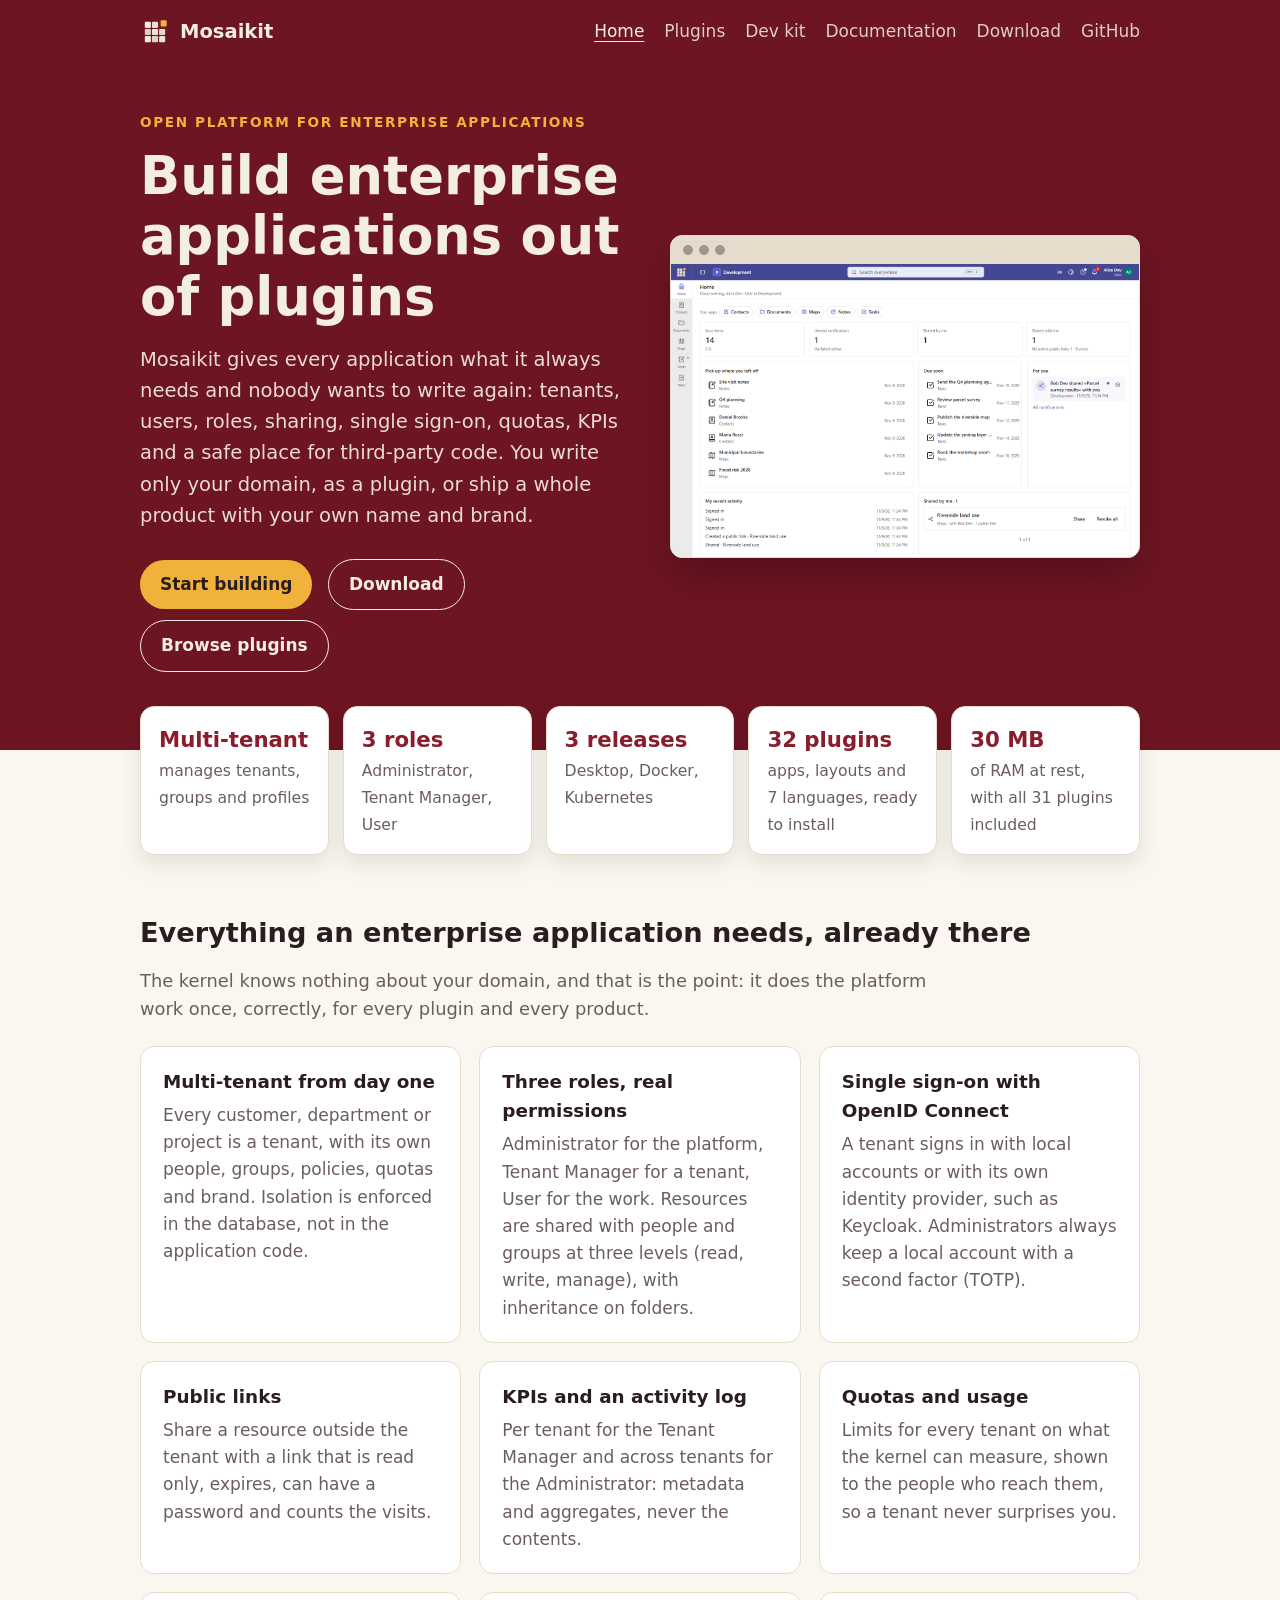
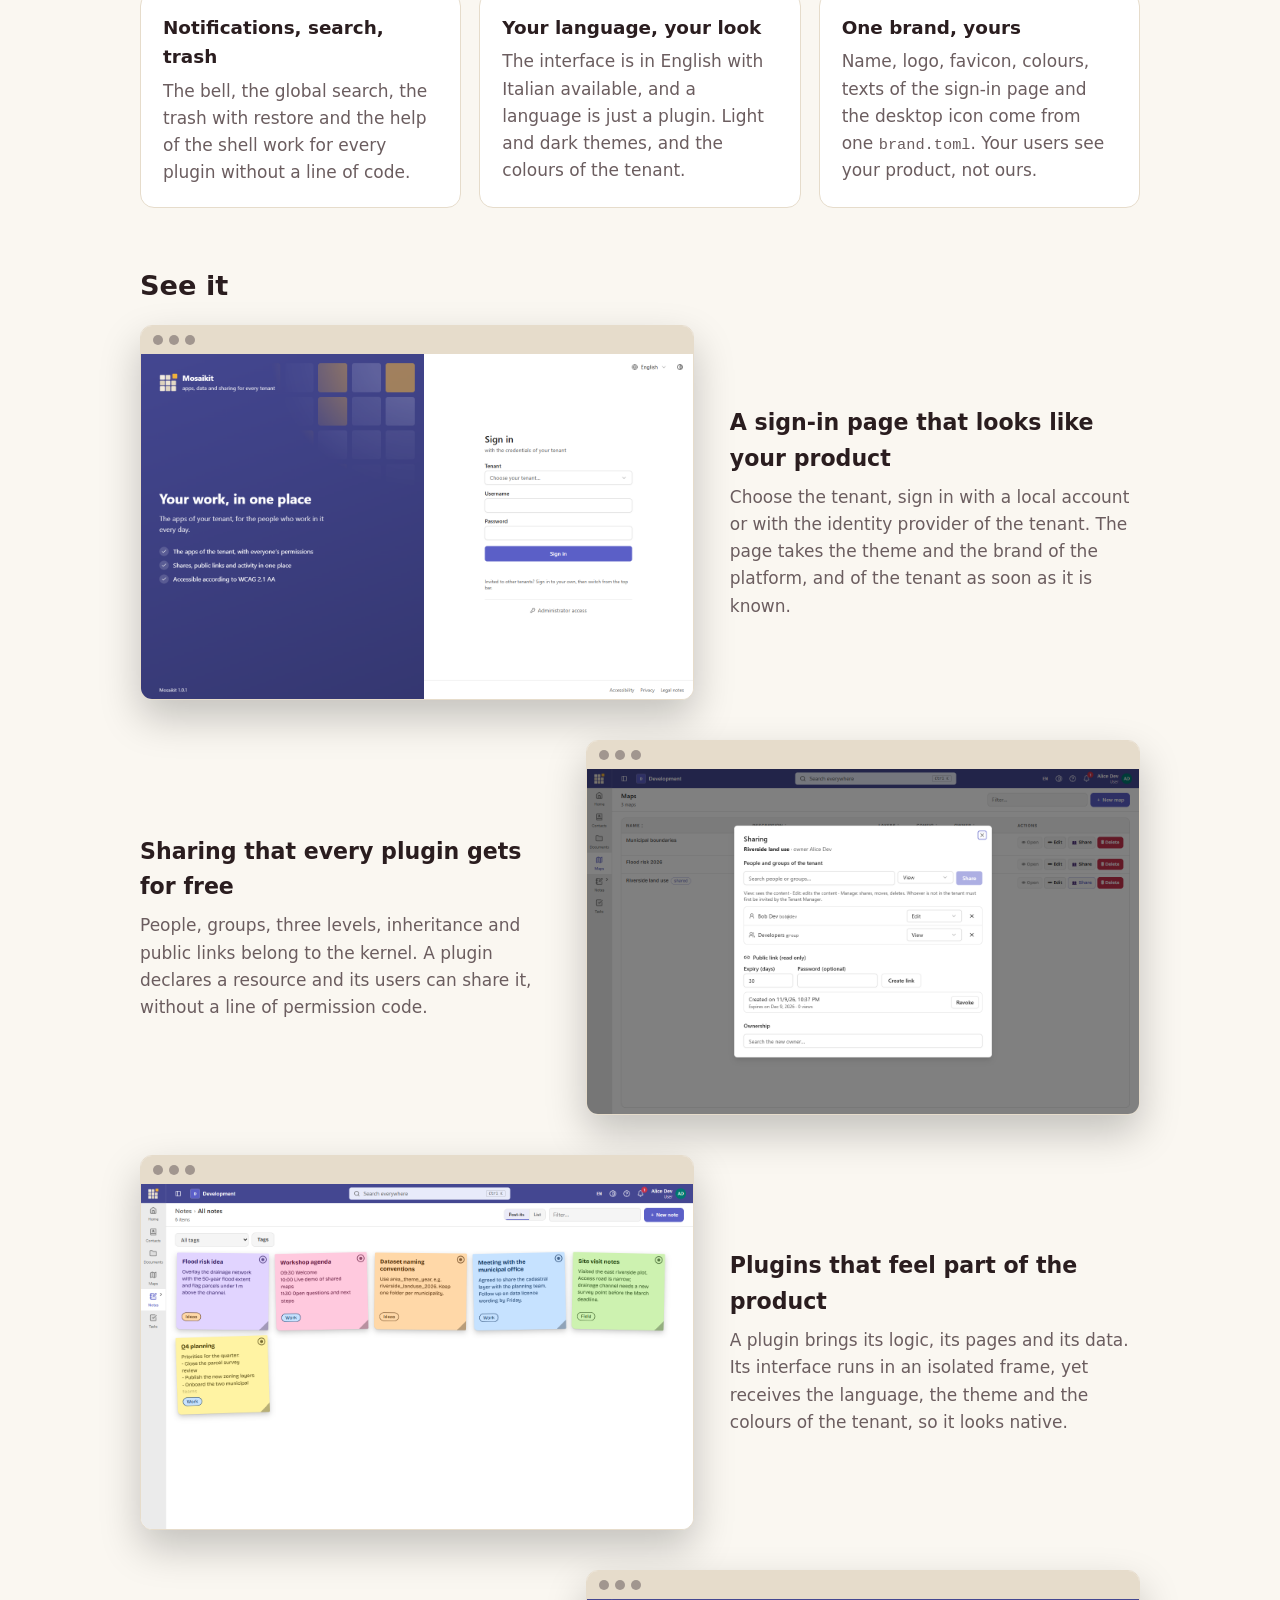
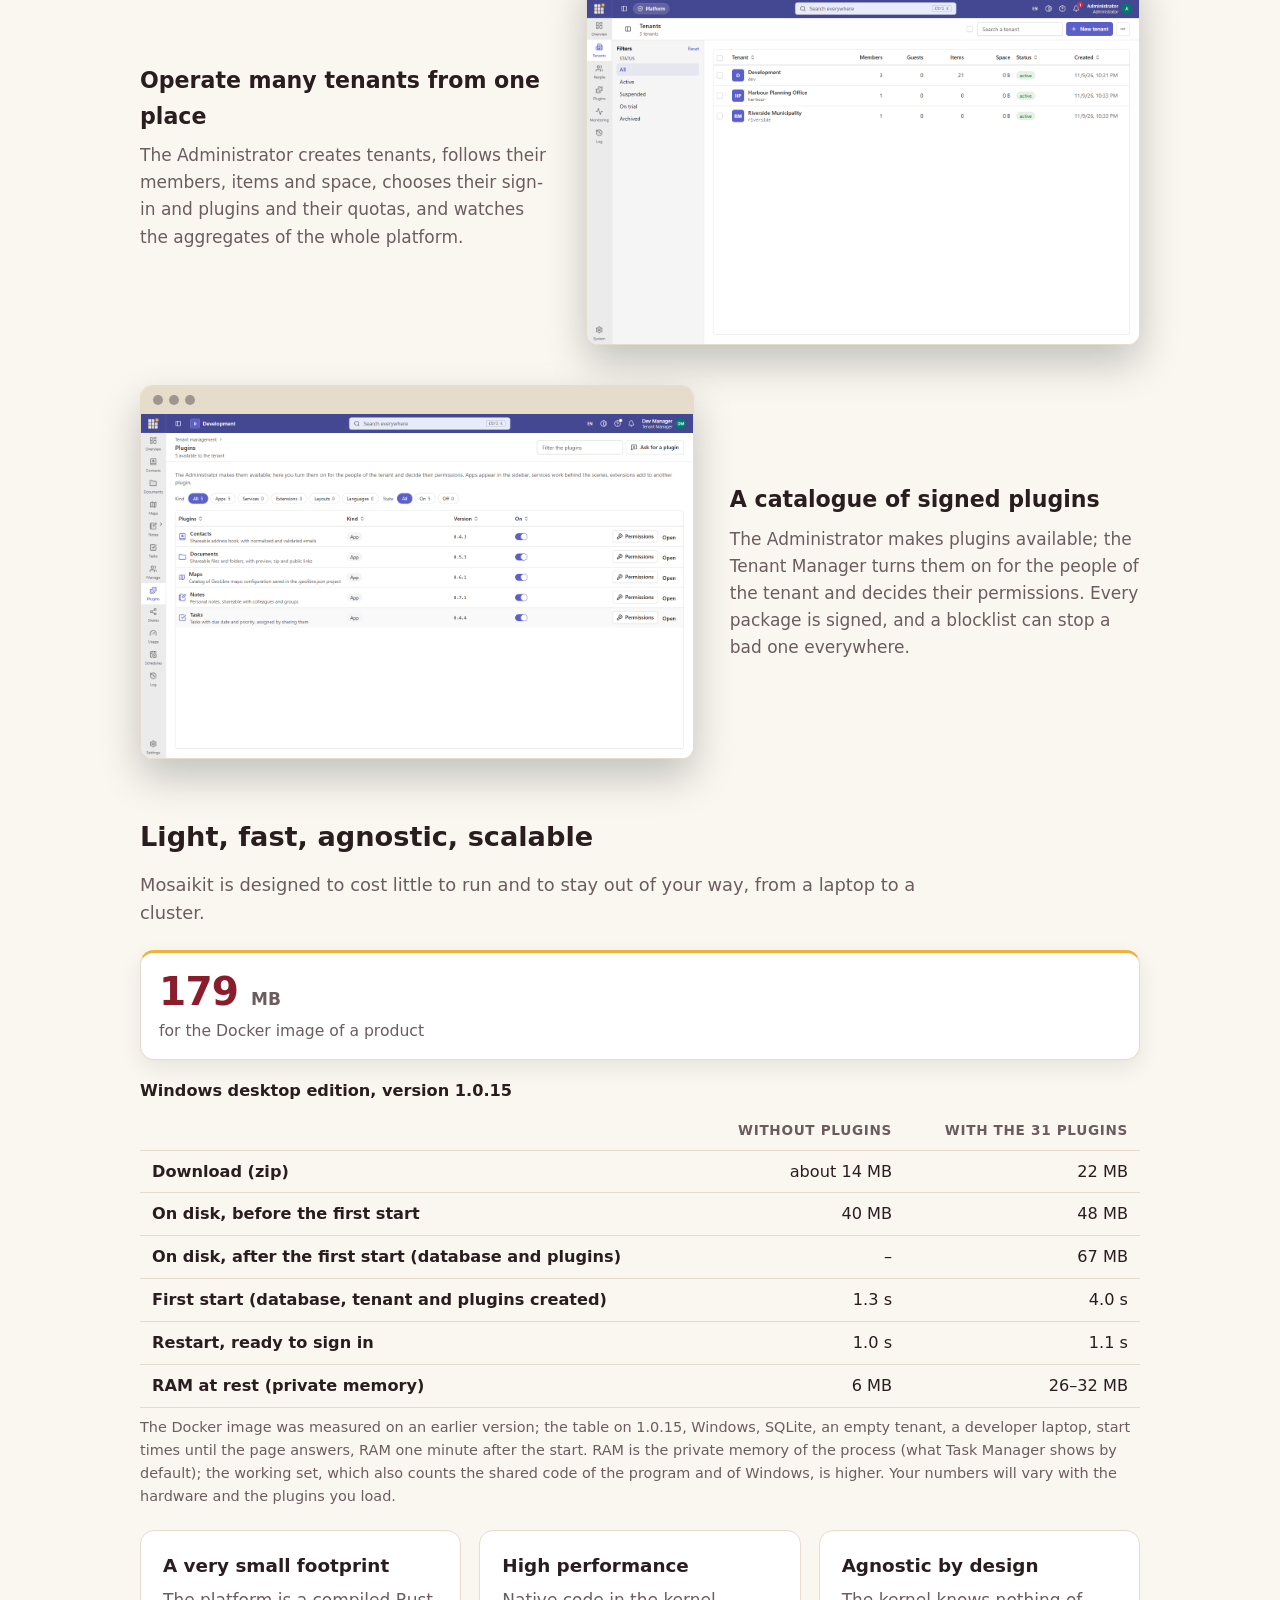
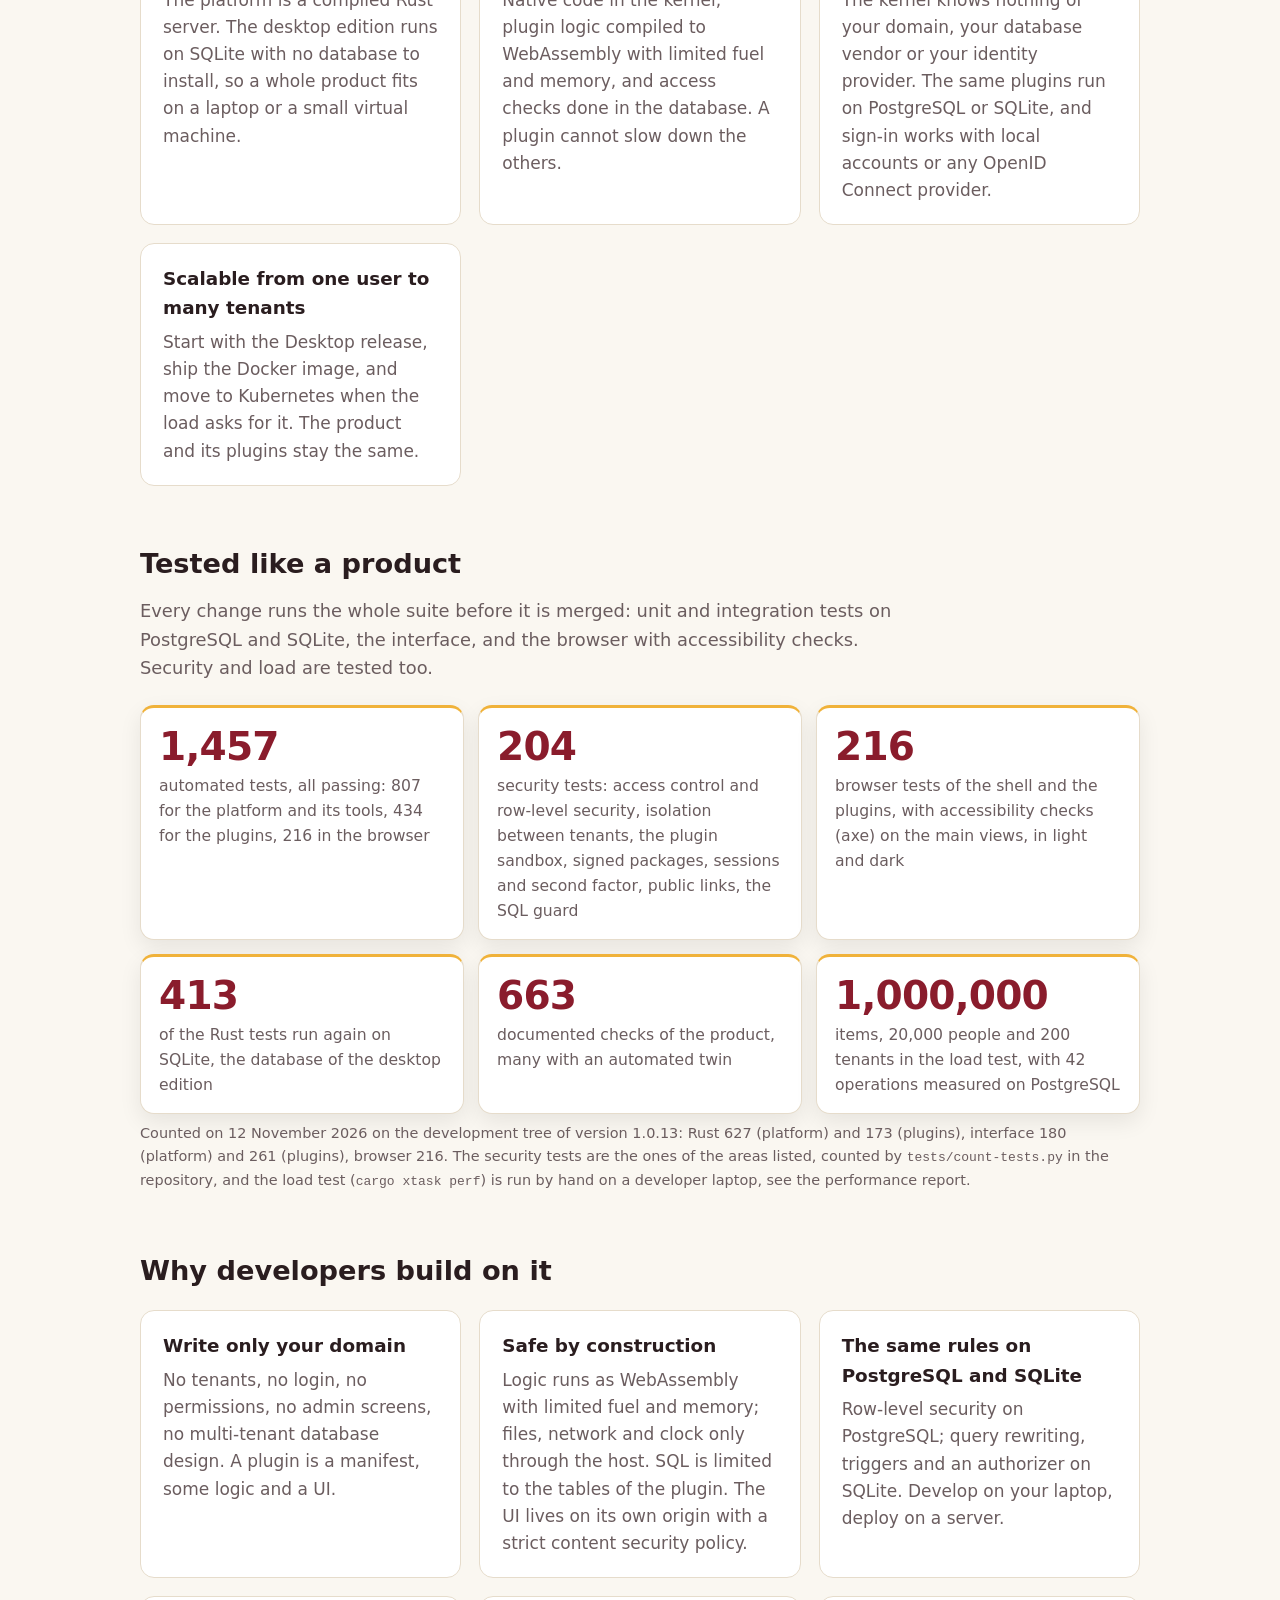
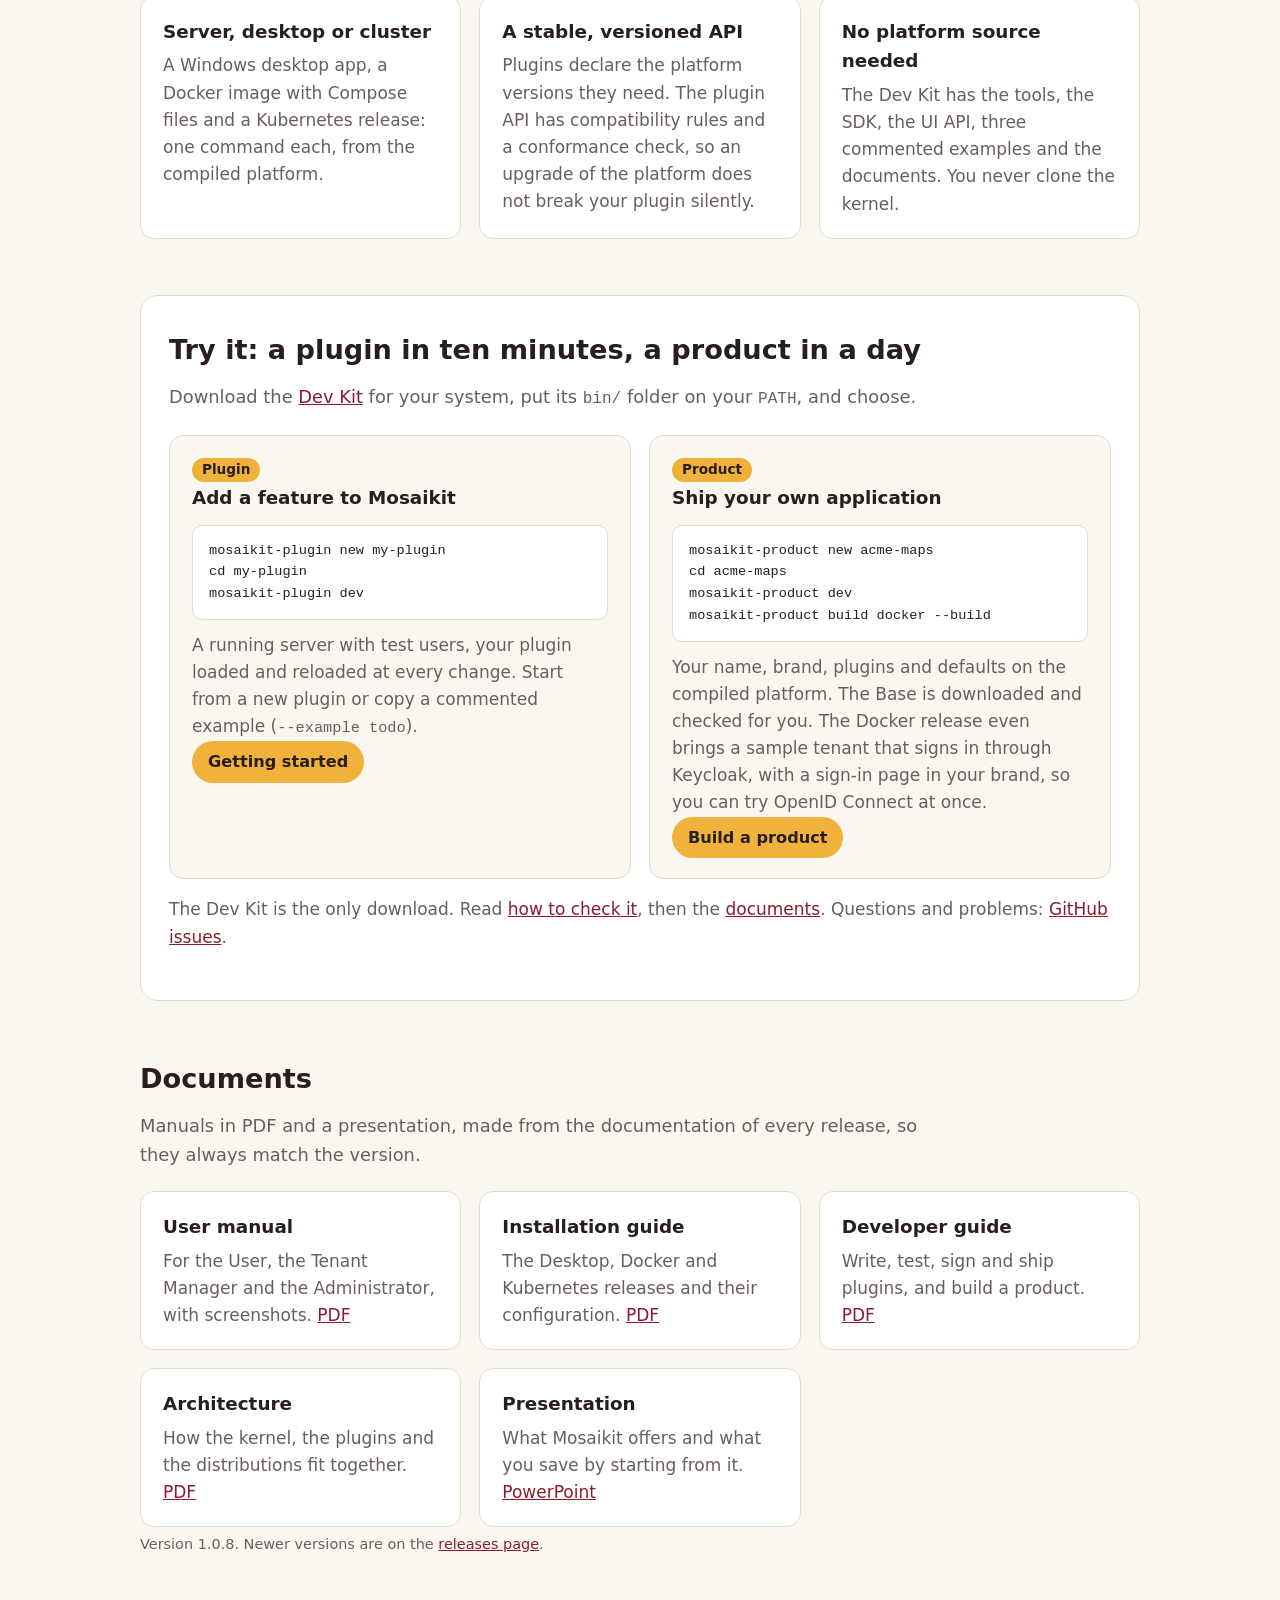
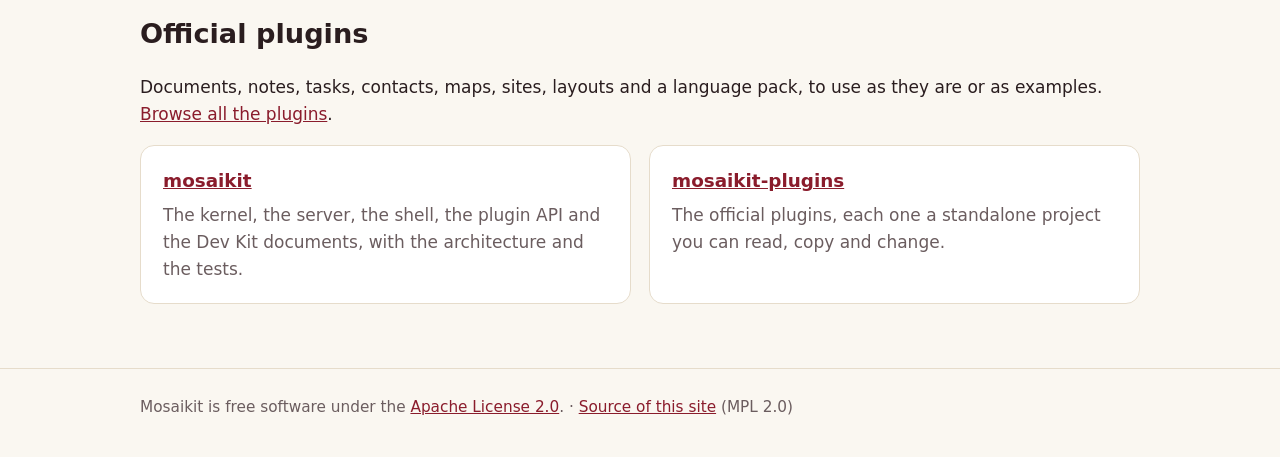
==== commit 7c4e05bc: "Plugin cards: Layout Studio (32 cards) Co-Authored-By: Claude Sonnet 5.5 <noreply@anthropic.com>" ====
--- a/index.html
+++ b/index.html
@@ -41,7 +41,7 @@
     <li><strong>Multi-tenant</strong><span>manages tenants, groups and profiles</span></li>
     <li><strong>3 roles</strong><span>Administrator, Tenant Manager, User</span></li>
     <li><strong>3 releases</strong><span>Desktop, Docker, Kubernetes</span></li>
-    <li><strong>31 plugins</strong><span>apps, layouts and 7 languages, ready to install</span></li>
+    <li><strong>32 plugins</strong><span>apps, layouts and 7 languages, ready to install</span></li>
     <li><strong>30 MB</strong><span>of RAM at rest, with all 31 plugins included</span></li>
   </ul>
 
